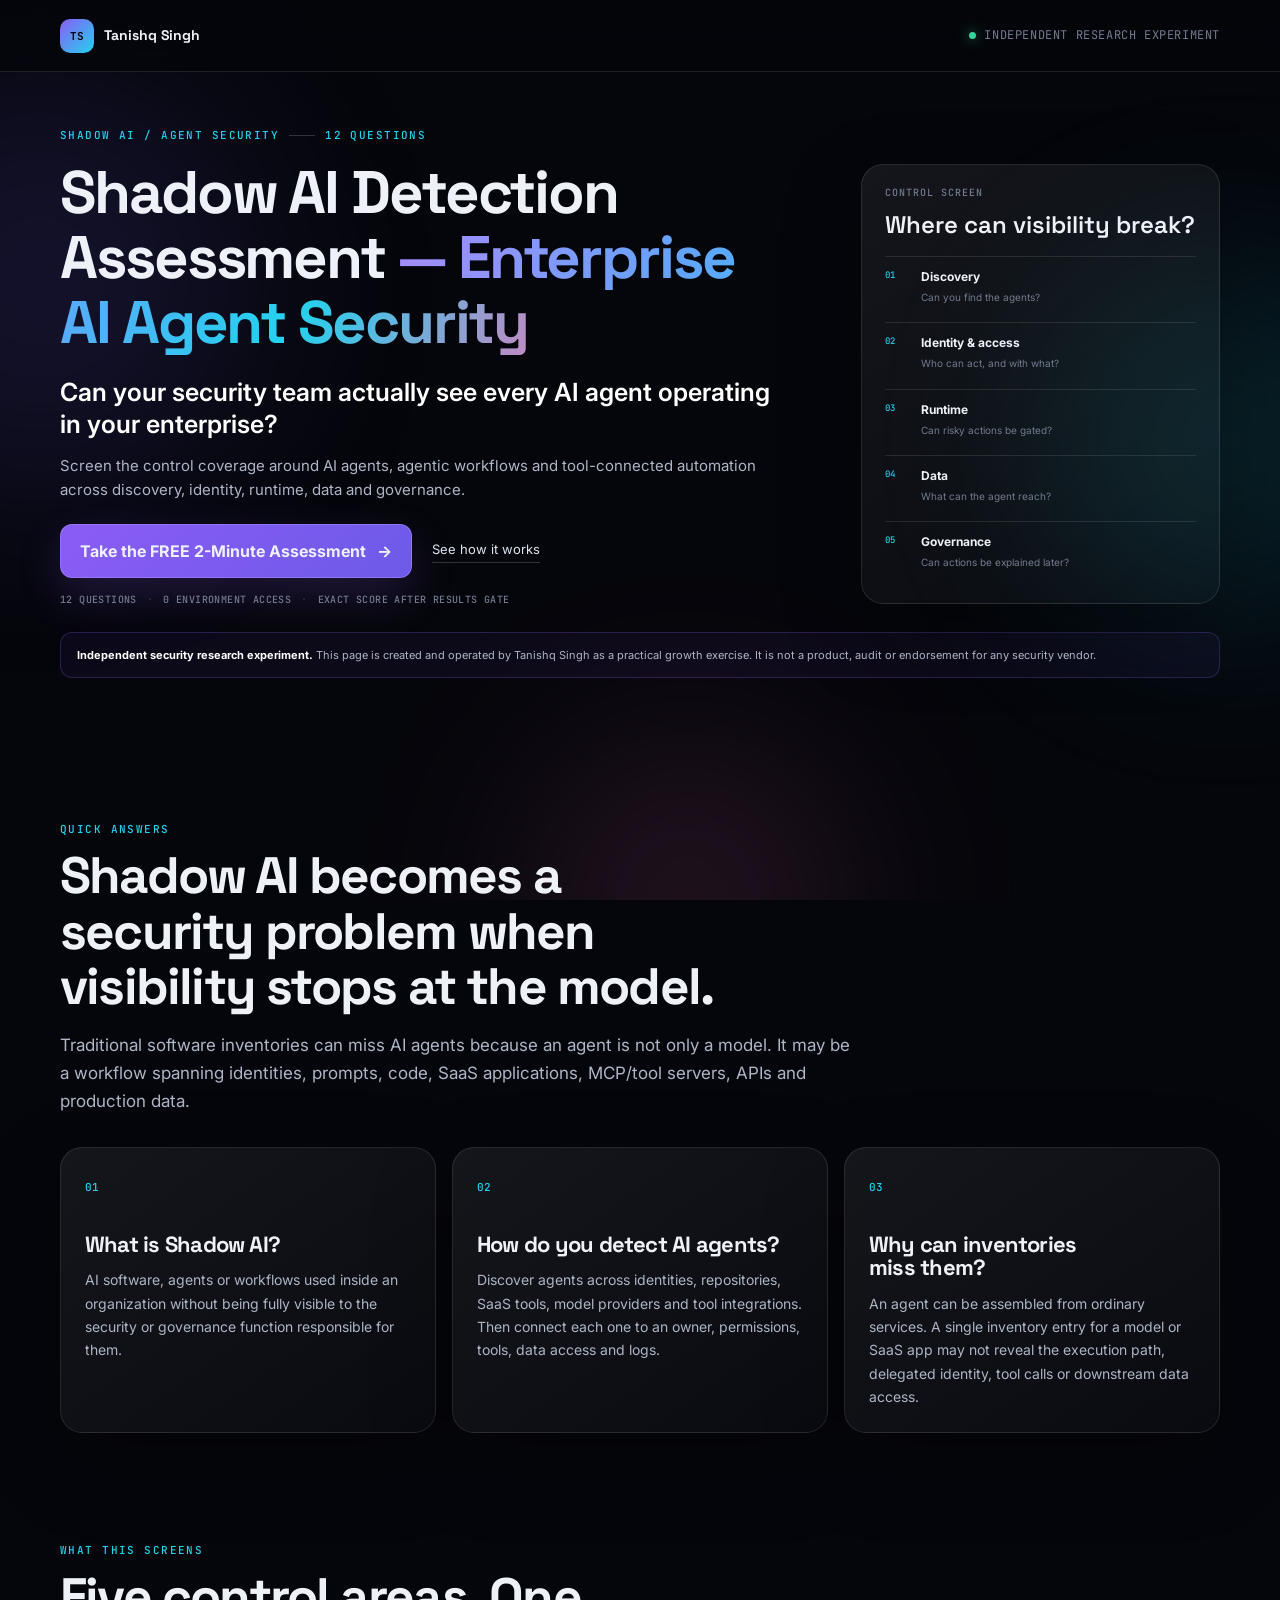
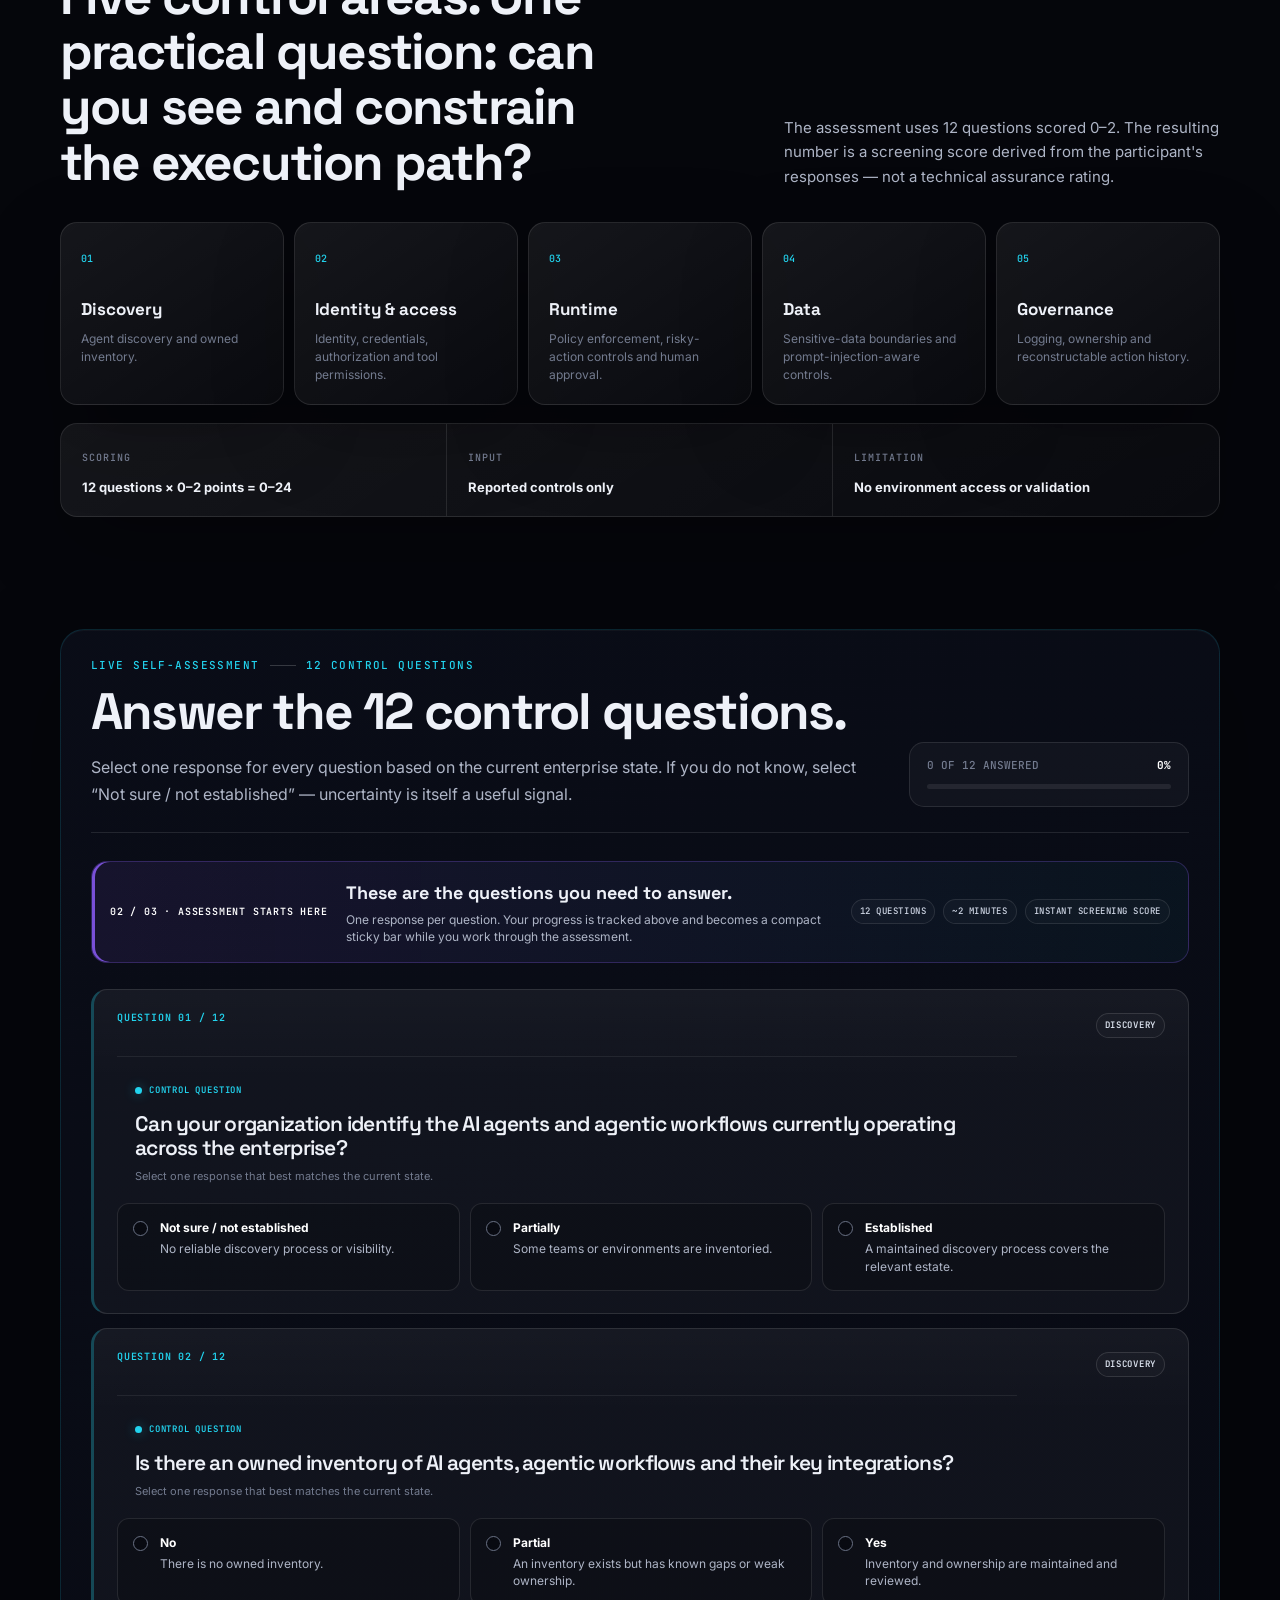
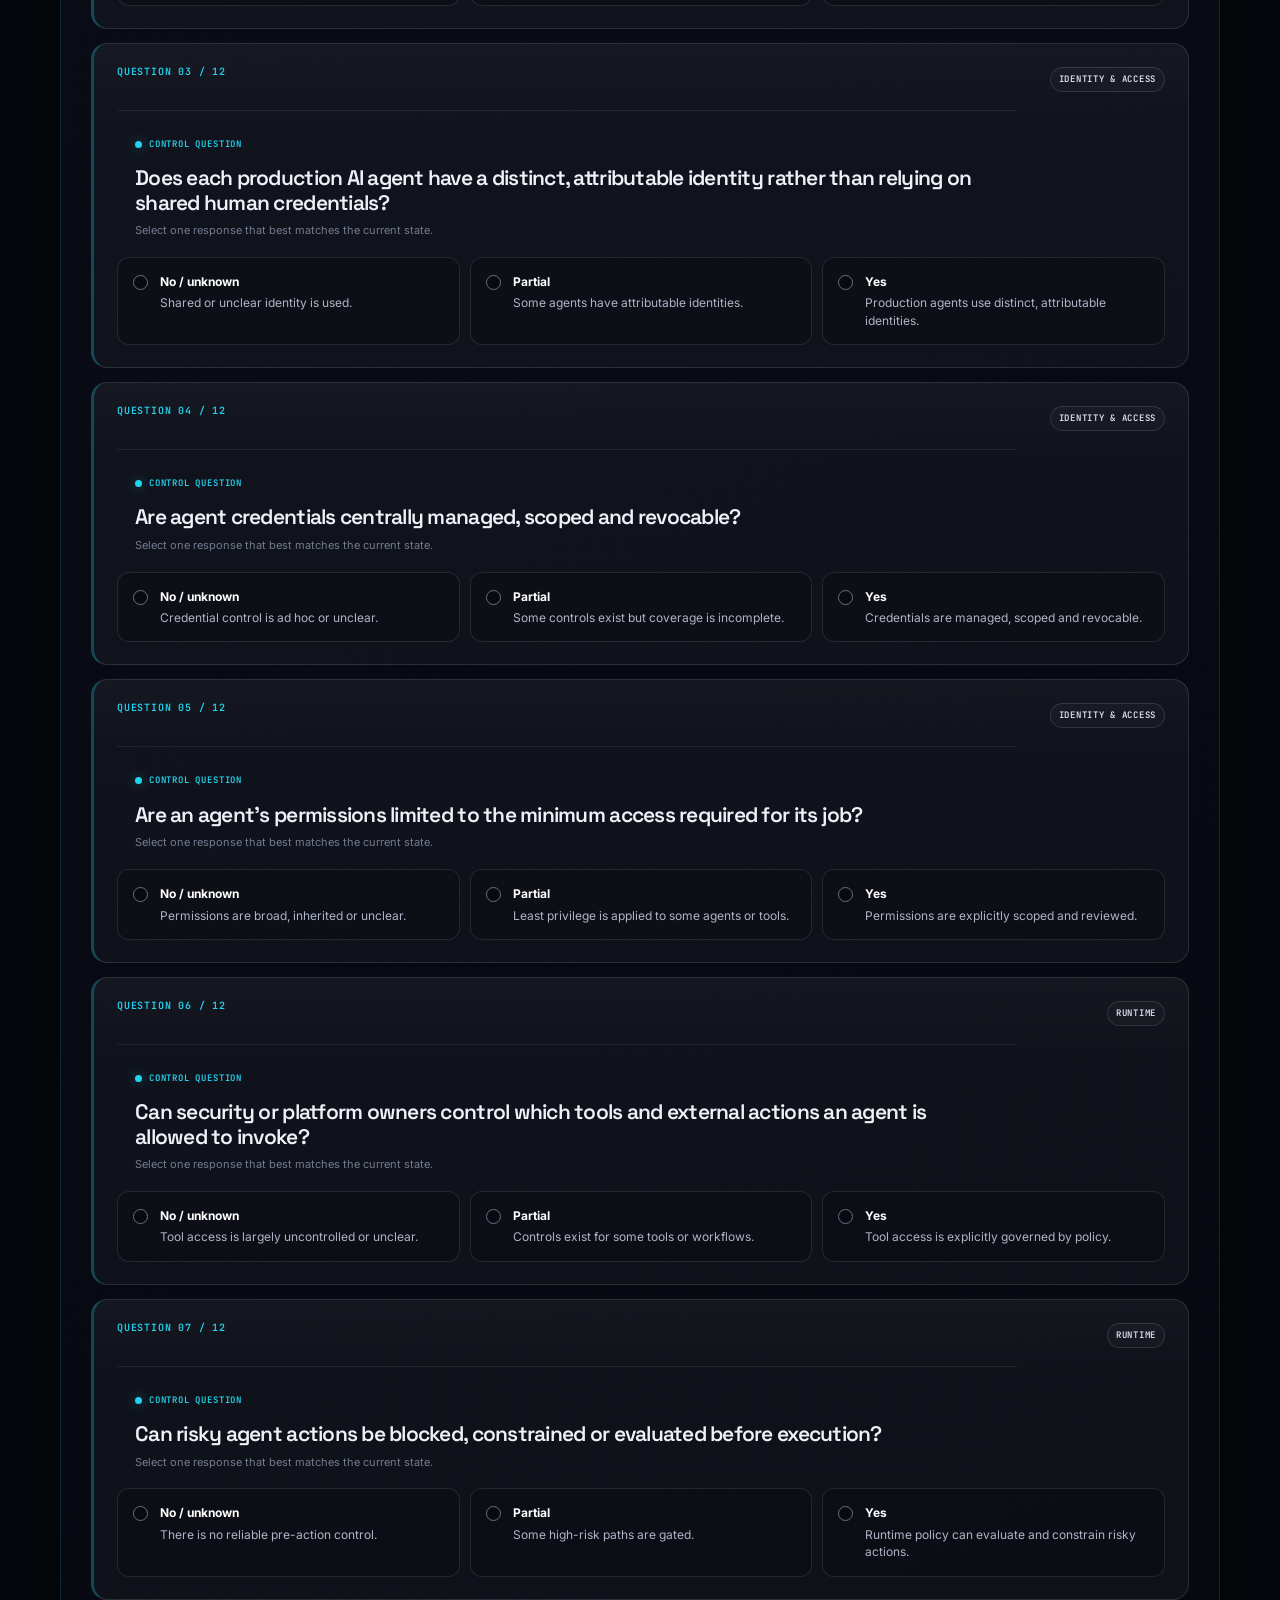
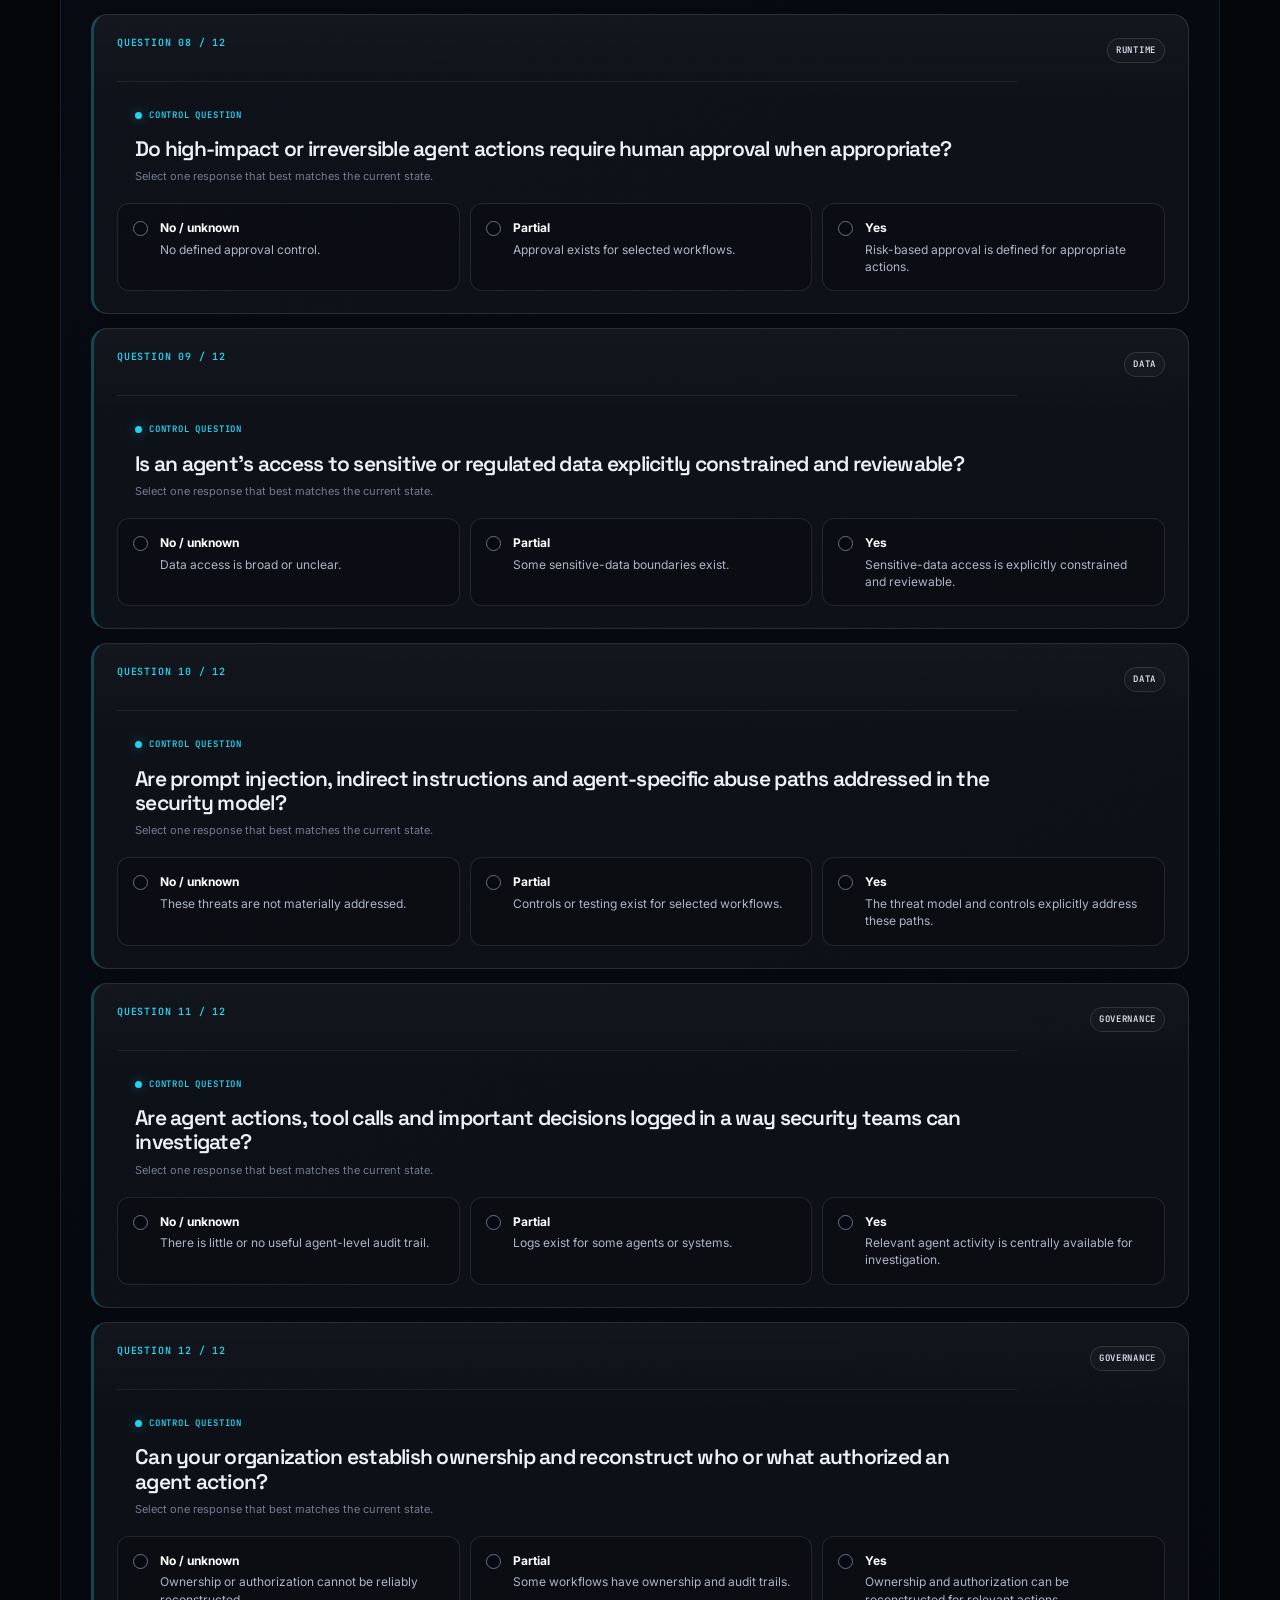
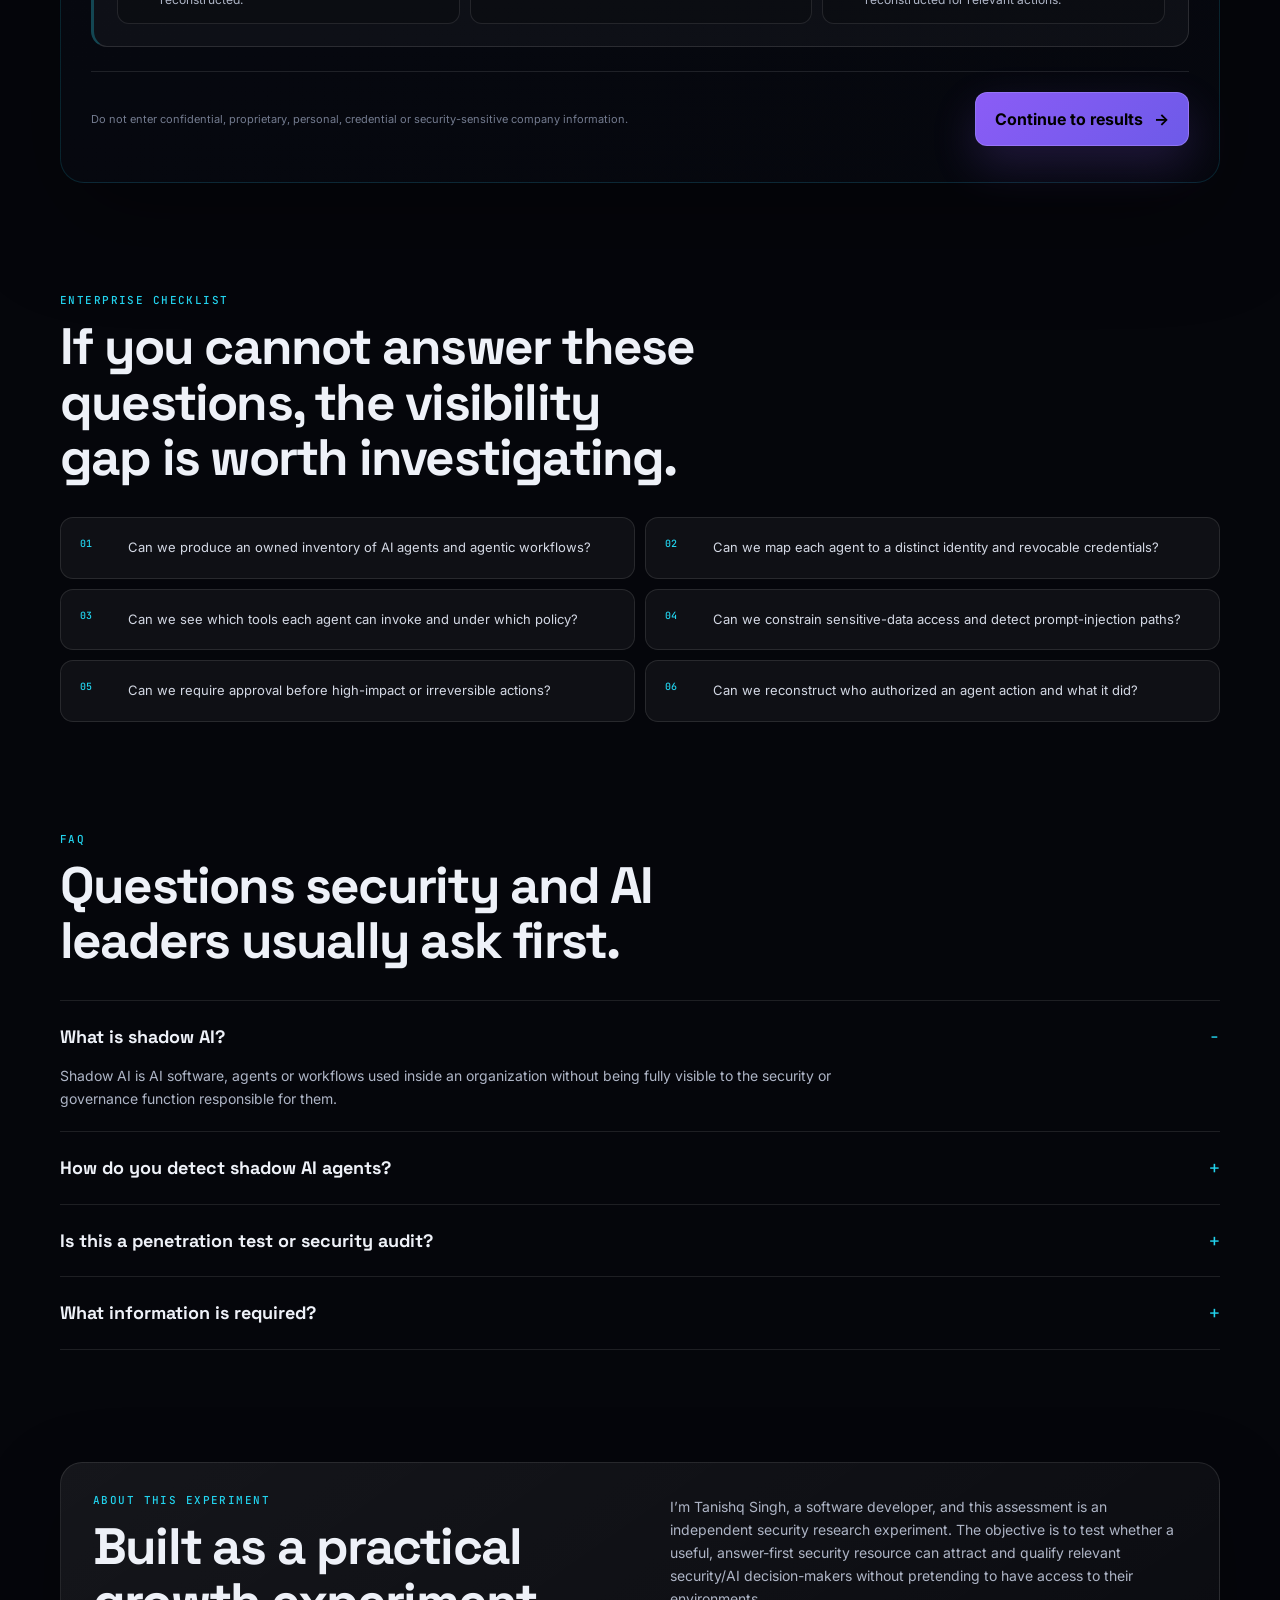
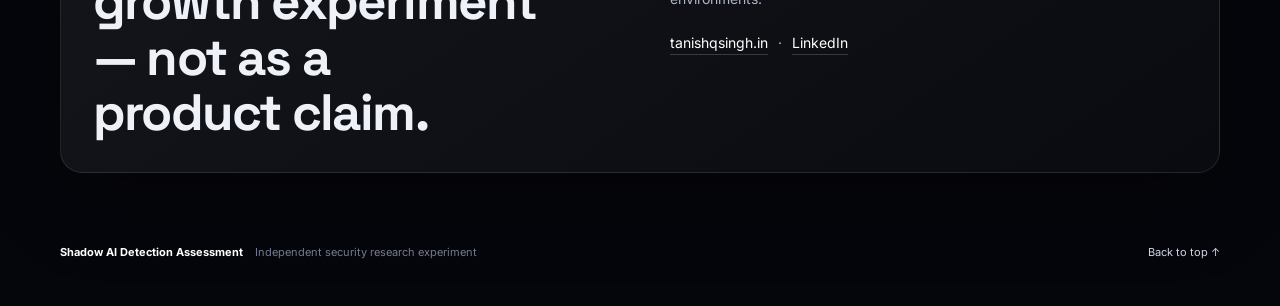
==== shadow-ai-assessment/index.html @ 9ba91942 "Add shadow AI assessment" ====
<!doctype html>
<html lang="en">
<head>
  <meta charset="utf-8">
  <meta name="viewport" content="width=device-width, initial-scale=1">
  <title>Shadow AI Detection Assessment — Enterprise AI Agent Security</title>
  <meta name="description" content="A 2-minute Shadow AI Detection Assessment for security and AI leaders. Screen enterprise AI agent discovery, identity, access, runtime controls, data protection, logging and governance gaps.">
  <meta name="author" content="Tanishq Singh">
  <meta name="robots" content="index, follow, max-image-preview:large">
  <link rel="canonical" href="https://tanishqsingh.in/shadow-ai-assessment/">
  <meta name="theme-color" content="#05060b">

  <meta property="og:type" content="website">
  <meta property="og:title" content="Shadow AI Detection Assessment — Enterprise AI Agent Security">
  <meta property="og:description" content="Can your security team actually see every AI agent operating in your enterprise? Take the 2-minute control-screening assessment.">
  <meta property="og:url" content="https://tanishqsingh.in/shadow-ai-assessment/">
  <meta property="og:site_name" content="Tanishq Singh">
  <meta property="og:image" content="https://tanishqsingh.in/assets/images/logo.webp">
  <meta name="twitter:card" content="summary_large_image">
  <meta name="twitter:title" content="Shadow AI Detection Assessment — Enterprise AI Agent Security">
  <meta name="twitter:description" content="A practical 12-question screen for enterprise AI agent discovery, access, runtime, data and governance controls.">
  <meta name="twitter:image" content="https://tanishqsingh.in/assets/images/logo.webp">

  <script type="application/ld+json">
  {
    "@context":"https://schema.org",
    "@type":"WebPage",
    "name":"Shadow AI Detection Assessment — Enterprise AI Agent Security",
    "url":"https://tanishqsingh.in/shadow-ai-assessment/",
    "description":"A 12-question self-assessment for screening enterprise AI agent security controls.",
    "author":{"@type":"Person","name":"Tanishq Singh","url":"https://tanishqsingh.in/"},
    "isPartOf":{"@type":"WebSite","name":"Tanishq Singh","url":"https://tanishqsingh.in/"}
  }
  </script>
  <script type="application/ld+json">
  {
    "@context":"https://schema.org",
    "@type":"BreadcrumbList",
    "itemListElement":[
      {"@type":"ListItem","position":1,"name":"Tanishq Singh","item":"https://tanishqsingh.in/"},
      {"@type":"ListItem","position":2,"name":"Shadow AI Detection Assessment","item":"https://tanishqsingh.in/shadow-ai-assessment/"}
    ]
  }
  </script>
  <script type="application/ld+json">
  {
    "@context":"https://schema.org",
    "@type":"FAQPage",
    "mainEntity":[
      {"@type":"Question","name":"What is shadow AI?","acceptedAnswer":{"@type":"Answer","text":"Shadow AI is AI software, agents or workflows used inside an organization without being fully visible to the security or governance function responsible for them."}},
      {"@type":"Question","name":"How do you detect shadow AI agents?","acceptedAnswer":{"@type":"Answer","text":"Start by discovering AI agents and agentic workflows across identities, code repositories, SaaS tools, model providers and tool integrations. Then connect each agent to an owner, identity, permissions, tools, data access, runtime controls and audit logs."}},
      {"@type":"Question","name":"Is this a penetration test or security audit?","acceptedAnswer":{"@type":"Answer","text":"No. This is a self-assessment based on the answers supplied by the participant. It does not access, scan or test an enterprise environment and should not be treated as a technical audit or assurance opinion."}},
      {"@type":"Question","name":"What information is required?","acceptedAnswer":{"@type":"Answer","text":"The assessment asks control questions and, to receive the exact score and report, requests a work email, job title and company. A LinkedIn URL is optional. Do not enter confidential, proprietary, credential or security-sensitive information."}}
    ]
  }
  </script>

  <link rel="preconnect" href="https://fonts.googleapis.com">
  <link rel="preconnect" href="https://fonts.gstatic.com" crossorigin>
  <link href="https://fonts.googleapis.com/css2?family=Inter:wght@400;500;600;700&family=JetBrains+Mono:wght@400;500&family=Space+Grotesk:wght@500;600;700&display=swap" rel="stylesheet">
  <link rel="stylesheet" href="styles.css">
</head>
<body>
  <a class="skip-link" href="#assessment">Skip to assessment</a>
  <div class="ambient" aria-hidden="true"><span></span><span></span><span></span></div>
  <div class="grid" aria-hidden="true"></div>

  <header class="topbar">
    <div class="shell topbar-inner">
      <a class="brand" href="/" aria-label="Back to Tanishq Singh portfolio">
        <span class="brand-mark">TS</span>
        <span>Tanishq Singh</span>
      </a>
      <div class="topbar-right">
        <span class="status-dot" aria-hidden="true"></span>
        <span>Independent research experiment</span>
      </div>
    </div>
  </header>

  <main>
    <section class="hero shell" id="top">
      <div class="eyebrow"><span>SHADOW AI / AGENT SECURITY</span><i></i><span>12 QUESTIONS</span></div>
      <div class="hero-grid">
        <div>
          <h1>Shadow AI Detection Assessment <span>— Enterprise AI Agent Security</span></h1>
          <p class="hero-lede">Can your security team actually see every AI agent operating in your enterprise?</p>
          <p class="hero-copy">Screen the control coverage around AI agents, agentic workflows and tool-connected automation across discovery, identity, runtime, data and governance.</p>
          <div class="hero-actions">
            <a class="btn btn-primary" href="#assessment">Take the FREE 2-Minute Assessment <span>→</span></a>
            <a class="text-link" href="#methodology">See how it works</a>
          </div>
          <div class="microproof"><span>12 questions</span><b>·</b><span>0 environment access</span><b>·</b><span>exact score after results gate</span></div>
        </div>
        <aside class="hero-panel" aria-label="Assessment summary">
          <div class="panel-kicker">CONTROL SCREEN</div>
          <div class="panel-title">Where can visibility break?</div>
          <div class="signal-list">
            <div><span>01</span><strong>Discovery</strong><em>Can you find the agents?</em></div>
            <div><span>02</span><strong>Identity & access</strong><em>Who can act, and with what?</em></div>
            <div><span>03</span><strong>Runtime</strong><em>Can risky actions be gated?</em></div>
            <div><span>04</span><strong>Data</strong><em>What can the agent reach?</em></div>
            <div><span>05</span><strong>Governance</strong><em>Can actions be explained later?</em></div>
          </div>
        </aside>
      </div>
      <div class="independent-note"><strong>Independent security research experiment.</strong> This page is created and operated by Tanishq Singh as a practical growth exercise. It is not a product, audit or endorsement for any security vendor.</div>
    </section>

    <section class="answer-section shell" id="answers">
      <div class="section-heading">
        <div class="eyebrow"><span>QUICK ANSWERS</span></div>
        <h2>Shadow AI becomes a security problem when visibility stops at the model.</h2>
        <p>Traditional software inventories can miss AI agents because an agent is not only a model. It may be a workflow spanning identities, prompts, code, SaaS applications, MCP/tool servers, APIs and production data.</p>
      </div>
      <div class="answer-grid">
        <article class="answer-card">
          <span class="card-number">01</span>
          <h3>What is Shadow AI?</h3>
          <p>AI software, agents or workflows used inside an organization without being fully visible to the security or governance function responsible for them.</p>
        </article>
        <article class="answer-card">
          <span class="card-number">02</span>
          <h3>How do you detect AI agents?</h3>
          <p>Discover agents across identities, repositories, SaaS tools, model providers and tool integrations. Then connect each one to an owner, permissions, tools, data access and logs.</p>
        </article>
        <article class="answer-card">
          <span class="card-number">03</span>
          <h3>Why can inventories miss them?</h3>
          <p>An agent can be assembled from ordinary services. A single inventory entry for a model or SaaS app may not reveal the execution path, delegated identity, tool calls or downstream data access.</p>
        </article>
      </div>
    </section>

    <section class="controls-section shell" id="methodology">
      <div class="section-heading split">
        <div>
          <div class="eyebrow"><span>WHAT THIS SCREENS</span></div>
          <h2>Five control areas. One practical question: can you see and constrain the execution path?</h2>
        </div>
        <p>The assessment uses 12 questions scored 0–2. The resulting number is a screening score derived from the participant's responses — not a technical assurance rating.</p>
      </div>
      <div class="control-grid">
        <div class="control"><span>01</span><strong>Discovery</strong><p>Agent discovery and owned inventory.</p></div>
        <div class="control"><span>02</span><strong>Identity & access</strong><p>Identity, credentials, authorization and tool permissions.</p></div>
        <div class="control"><span>03</span><strong>Runtime</strong><p>Policy enforcement, risky-action controls and human approval.</p></div>
        <div class="control"><span>04</span><strong>Data</strong><p>Sensitive-data boundaries and prompt-injection-aware controls.</p></div>
        <div class="control"><span>05</span><strong>Governance</strong><p>Logging, ownership and reconstructable action history.</p></div>
      </div>
      <div class="methodology-box">
        <div><span class="mono-label">SCORING</span><strong>12 questions × 0–2 points = 0–24</strong></div>
        <div><span class="mono-label">INPUT</span><strong>Reported controls only</strong></div>
        <div><span class="mono-label">LIMITATION</span><strong>No environment access or validation</strong></div>
      </div>
    </section>

    <section class="assessment-section shell" id="assessment">
      <div class="assessment-head">
        <div>
          <div class="eyebrow"><span>LIVE SELF-ASSESSMENT</span><i></i><span>12 CONTROL QUESTIONS</span></div>
          <h2>Answer the 12 control questions.</h2>
          <p>Select one response for every question based on the current enterprise state. If you do not know, select “Not sure / not established” — uncertainty is itself a useful signal.</p>
        </div>
        <div class="progress-card" aria-live="polite">
          <div><span id="progressText">0 of 12 answered</span><strong id="progressPercent">0%</strong></div>
          <div class="progress-track"><i id="progressBar"></i></div>
        </div>
      </div>

      <div class="assessment-launch" aria-label="Assessment instructions">
        <div class="launch-badge">02 / 03 · Assessment starts here</div>
        <div class="launch-copy">
          <strong>These are the questions you need to answer.</strong>
          <p>One response per question. Your progress is tracked above and becomes a compact sticky bar while you work through the assessment.</p>
        </div>
        <div class="launch-meta" aria-label="Assessment details">
          <span>12 questions</span><span>~2 minutes</span><span>Instant screening score</span>
        </div>
      </div>

      <div id="stickyProgress" class="sticky-progress" aria-live="polite" aria-hidden="true" hidden>
        <div class="sticky-progress-inner shell">
          <div class="sticky-progress-label">
            <span>ASSESSMENT PROGRESS</span>
            <strong id="stickyProgressText">0 of 12 answered</strong>
          </div>
          <div class="sticky-progress-track" aria-hidden="true"><i id="stickyProgressBar"></i></div>
          <strong class="sticky-progress-percent" id="stickyProgressPercent">0%</strong>
        </div>
      </div>

      <form id="assessmentForm" aria-describedby="assessmentInstructions" novalidate>
        <p id="assessmentInstructions" class="sr-only">Answer every numbered control question by selecting one of the three response options.</p>
        <div id="questionList" class="question-list"></div>
        <div class="assessment-actions">
          <p class="form-note">Do not enter confidential, proprietary, personal, credential or security-sensitive company information.</p>
          <button type="submit" class="btn btn-primary" id="continueButton">Continue to results <span>→</span></button>
        </div>
        <p id="assessmentError" class="error-message" role="alert" hidden></p>
      </form>
    </section>

    <section class="gate-section shell" id="resultsGate" hidden>
      <div class="gate-card">
        <div class="eyebrow"><span>RESULTS READY</span></div>
        <div class="gate-grid">
          <div>
            <h2>Your screening is complete.</h2>
            <p>You have answered all 12 questions. Enter a few professional details to reveal the exact screening score and receive the detailed result breakdown.</p>
            <div class="blurred-score" aria-hidden="true"><span>••</span><small>/ 24</small></div>
            <p class="gate-disclaimer">The exact score is derived from your answers and is not a security certification, audit opinion or guarantee.</p>
          </div>
          <form id="leadForm" class="lead-form" novalidate>
            <label>Work email <span>*</span><input type="email" id="email" name="email" autocomplete="email" placeholder="you@company.com" required></label>
            <label>Job title <span>*</span><input type="text" id="jobTitle" name="jobTitle" autocomplete="organization-title" placeholder="CISO, Head of Security, Head of AI..." required></label>
            <label>Company <span>*</span><input type="text" id="company" name="company" autocomplete="organization" placeholder="Company name" required></label>
            <label>LinkedIn URL <small>optional</small><input type="url" id="linkedin" name="linkedin" autocomplete="url" placeholder="https://www.linkedin.com/in/..." inputmode="url"></label>
            <label class="consent"><input type="checkbox" id="consent" required><span>I want to receive my assessment result and report at this email address.</span></label>
            <button class="btn btn-primary" type="submit" id="leadButton">View My FREE Score & Get My Report <span>→</span></button>
            <p class="privacy-note">Only information needed to deliver and measure this experiment is requested. No passwords, credentials or security-sensitive details are collected here.</p>
            <p id="leadError" class="error-message" role="alert" hidden></p>
          </form>
        </div>
      </div>
    </section>

    <section class="result-section shell" id="result" hidden>
      <div class="result-card">
        <div class="result-top">
          <div>
            <div class="eyebrow"><span>YOUR SCREENING RESULT</span></div>
            <h2 id="resultBand">Result</h2>
            <p id="resultSummary"></p>
          </div>
          <div class="score-ring" aria-label="Your screening score"><strong id="scoreValue">0</strong><span>/ 24</span></div>
        </div>
        <div id="categoryResults" class="category-results"></div>
        <div class="result-actions">
          <a class="btn btn-ghost" href="#assessment">Review answers</a>
          <a class="btn btn-primary" href="mailto:?subject=Shadow%20AI%20Detection%20Assessment">Share assessment <span>↗</span></a>
        </div>
        <p class="result-disclaimer"><strong>Important:</strong> This result is a self-reported control-screening output. It does not test your systems, validate controls, identify actual shadow AI in your environment or constitute a security audit.</p>
      </div>
    </section>

    <section class="checklist-section shell">
      <div class="section-heading">
        <div class="eyebrow"><span>ENTERPRISE CHECKLIST</span></div>
        <h2>If you cannot answer these questions, the visibility gap is worth investigating.</h2>
      </div>
      <div class="checklist-grid">
        <div><span>01</span><p>Can we produce an owned inventory of AI agents and agentic workflows?</p></div>
        <div><span>02</span><p>Can we map each agent to a distinct identity and revocable credentials?</p></div>
        <div><span>03</span><p>Can we see which tools each agent can invoke and under which policy?</p></div>
        <div><span>04</span><p>Can we constrain sensitive-data access and detect prompt-injection paths?</p></div>
        <div><span>05</span><p>Can we require approval before high-impact or irreversible actions?</p></div>
        <div><span>06</span><p>Can we reconstruct who authorized an agent action and what it did?</p></div>
      </div>
    </section>

    <section class="faq-section shell" id="faq">
      <div class="section-heading"><div class="eyebrow"><span>FAQ</span></div><h2>Questions security and AI leaders usually ask first.</h2></div>
      <div class="faq-list">
        <details open><summary>What is shadow AI?</summary><p>Shadow AI is AI software, agents or workflows used inside an organization without being fully visible to the security or governance function responsible for them.</p></details>
        <details><summary>How do you detect shadow AI agents?</summary><p>Start with discovery across identities, repositories, SaaS tools, model providers and tool integrations. Then map each agent to an owner, identity, permissions, tools, data access, runtime controls and audit logs.</p></details>
        <details><summary>Is this a penetration test or security audit?</summary><p>No. This is a self-assessment based on supplied answers. It does not access, scan or test an enterprise environment and should not be treated as a technical audit or assurance opinion.</p></details>
        <details><summary>What information is required?</summary><p>The assessment asks control questions and requests a work email, job title and company to reveal the exact score and deliver the report. LinkedIn is optional. Do not enter confidential or security-sensitive information.</p></details>
      </div>
    </section>

    <section class="about-experiment shell">
      <div class="about-card">
        <div>
          <div class="eyebrow"><span>ABOUT THIS EXPERIMENT</span></div>
          <h2>Built as a practical growth experiment — not as a product claim.</h2>
        </div>
        <div>
          <p>I’m Tanishq Singh, a software developer, and this assessment is an independent security research experiment. The objective is to test whether a useful, answer-first security resource can attract and qualify relevant security/AI decision-makers without pretending to have access to their environments.</p>
          <p class="about-links"><a href="/">tanishqsingh.in</a><span>·</span><a href="https://www.linkedin.com/in/tanishq-singh-/" rel="noopener noreferrer">LinkedIn</a></p>
        </div>
      </div>
    </section>
  </main>

  <footer class="footer shell">
    <div><strong>Shadow AI Detection Assessment</strong><span>Independent security research experiment</span></div>
    <a href="#top">Back to top ↑</a>
  </footer>

  <noscript>
    <div class="noscript">JavaScript is required to complete the interactive assessment. The explanatory content above remains available without JavaScript.</div>
  </noscript>

  <script src="script.js" defer></script>
</body>
</html>
---- shadow-ai-assessment/styles.css ----
:root {
  --bg: #05060b;
  --bg-2: #090b13;
  --panel: rgba(255,255,255,.045);
  --panel-2: rgba(255,255,255,.065);
  --ink: #eef1f8;
  --muted: #aeb5c6;
  --dim: #737b8f;
  --line: rgba(255,255,255,.10);
  --line-strong: rgba(255,255,255,.18);
  --violet: #8b5cf6;
  --violet-2: #a78bfa;
  --cyan: #22d3ee;
  --green: #34d399;
  --amber: #f2b33d;
  --red: #fb7185;
  --grad: linear-gradient(110deg,#a78bfa 0%,#60a5fa 38%,#22d3ee 70%,#f472b6 110%);
  --display: "Space Grotesk",Inter,system-ui,sans-serif;
  --body: Inter,system-ui,-apple-system,"Segoe UI",sans-serif;
  --mono: "JetBrains Mono",ui-monospace,SFMono-Regular,Menlo,monospace;
  --container: 1160px;
  --gutter: clamp(20px,4vw,44px);
  --radius: 22px;
  --ease: cubic-bezier(.22,1,.36,1);
}

*{box-sizing:border-box;margin:0;padding:0}
html{scroll-behavior:smooth;scroll-padding-top:92px;-webkit-text-size-adjust:100%;overflow-x:clip}
body{font-family:var(--body);font-size:16px;line-height:1.65;color:var(--ink);background:var(--bg);overflow-x:hidden;-webkit-font-smoothing:antialiased}
a{color:inherit;text-decoration:none}
button,input{font:inherit}
button{cursor:pointer}
img{max-width:100%;display:block}
:focus-visible{outline:2px solid var(--cyan);outline-offset:4px;border-radius:6px}
::selection{background:rgba(139,92,246,.45);color:#fff}

.shell{width:min(var(--container),calc(100% - 2 * var(--gutter)));margin-inline:auto}
.sr-only{position:absolute!important;width:1px!important;height:1px!important;padding:0!important;margin:-1px!important;overflow:hidden!important;clip:rect(0,0,0,0)!important;white-space:nowrap!important;border:0!important}
.skip-link{position:fixed;left:18px;top:-70px;z-index:999;padding:10px 16px;border-radius:10px;background:var(--violet);color:#fff;font-weight:700;transition:top .2s ease}
.skip-link:focus{top:18px}

.ambient{position:fixed;inset:0;pointer-events:none;overflow:hidden;z-index:-2}
.ambient span{position:absolute;border-radius:50%;filter:blur(110px);opacity:.16}
.ambient span:nth-child(1){width:420px;height:420px;left:-170px;top:8vh;background:#6d5ae8}
.ambient span:nth-child(2){width:340px;height:340px;right:-120px;top:30vh;background:#22d3ee}
.ambient span:nth-child(3){width:300px;height:300px;left:42%;bottom:-150px;background:#f472b6}
.grid{position:fixed;inset:0;pointer-events:none;z-index:-1;opacity:.22;background-image:linear-gradient(rgba(255,255,255,.03) 1px,transparent 1px),linear-gradient(90deg,rgba(255,255,255,.03) 1px,transparent 1px);background-size:56px 56px;mask-image:linear-gradient(to bottom,rgba(0,0,0,.95),transparent 80%)}

.topbar{height:72px;border-bottom:1px solid var(--line);background:rgba(5,6,11,.72);backdrop-filter:blur(18px);position:sticky;top:0;z-index:100}
.topbar-inner{height:100%;display:flex;align-items:center;justify-content:space-between;gap:24px}
.brand{display:inline-flex;align-items:center;gap:10px;font-family:var(--display);font-weight:700;font-size:14px}
.brand-mark{display:grid;place-items:center;width:34px;height:34px;border-radius:10px;background:linear-gradient(135deg,#8b5cf6,#22d3ee);color:#05060b;font:700 11px var(--mono)}
.topbar-right{display:flex;align-items:center;gap:8px;color:var(--dim);font-size:12px;font-family:var(--mono);text-transform:uppercase;letter-spacing:.05em}
.status-dot{width:7px;height:7px;border-radius:50%;background:var(--green);box-shadow:0 0 14px rgba(52,211,153,.8)}

.hero{padding-top:58px;padding-bottom:34px}
.eyebrow{display:flex;align-items:center;gap:10px;color:var(--cyan);font:500 11px/1 var(--mono);letter-spacing:.13em;text-transform:uppercase}
.eyebrow i{width:26px;height:1px;background:var(--line-strong)}
.hero-grid{display:grid;grid-template-columns:minmax(0,1.35fr) minmax(320px,.65fr);gap:54px;align-items:center;margin-top:20px}
h1,h2,h3{font-family:var(--display);letter-spacing:-.035em;line-height:1.08;text-wrap:balance}
h1{font-size:clamp(40px,4.7vw,60px);max-width:760px}
h1 span{background:var(--grad);-webkit-background-clip:text;background-clip:text;color:transparent}
.hero-lede{font-size:clamp(19px,2vw,25px);line-height:1.28;color:#fff;margin-top:21px;max-width:735px;font-weight:600}
.hero-copy{color:var(--muted);max-width:700px;margin-top:14px;font-size:15px;line-height:1.58}
.hero-actions{display:flex;align-items:center;gap:20px;flex-wrap:wrap;margin-top:22px}
.btn{display:inline-flex;align-items:center;justify-content:center;gap:11px;min-height:50px;padding:13px 19px;border-radius:12px;border:1px solid var(--line-strong);font-weight:700;transition:transform .22s var(--ease),border-color .22s ease,background .22s ease;white-space:nowrap}
.btn:hover{transform:translateY(-2px)}
.btn-primary{background:linear-gradient(135deg,#8b5cf6,#6d5ae8);border-color:rgba(167,139,250,.55);box-shadow:0 18px 45px rgba(139,92,246,.20)}
.btn-primary:hover{background:linear-gradient(135deg,#956af8,#7869ef)}
.btn-ghost{background:var(--panel);color:#fff}
.text-link{color:#dce3ef;font-size:13px;border-bottom:1px solid var(--line-strong);padding-bottom:2px}
.microproof{display:flex;flex-wrap:wrap;gap:8px 10px;align-items:center;color:var(--dim);font:500 10px var(--mono);text-transform:uppercase;letter-spacing:.04em;margin-top:15px}
.microproof b{color:var(--line-strong);font-weight:400}
.hero-panel,.answer-card,.control,.methodology-box,.gate-card,.result-card,.about-card{border:1px solid var(--line);background:linear-gradient(145deg,rgba(255,255,255,.065),rgba(255,255,255,.025));box-shadow:0 28px 80px rgba(0,0,0,.28);border-radius:var(--radius)}
.hero-panel{padding:23px}
.panel-kicker,.mono-label{font:500 10px/1 var(--mono);color:var(--dim);letter-spacing:.1em;text-transform:uppercase}
.panel-title{font:600 24px/1.15 var(--display);margin-top:13px}
.signal-list{display:grid;gap:8px;margin-top:18px}
.signal-list>div{display:grid;grid-template-columns:28px 1fr;gap:8px;padding:10px 0;border-top:1px solid var(--line)}
.signal-list span{font:500 9px var(--mono);color:var(--cyan);padding-top:2px}
.signal-list strong{font-size:12px}
.signal-list em{grid-column:2;color:var(--dim);font-style:normal;font-size:10px;margin-top:-4px;line-height:1.35}
.independent-note{margin-top:26px;padding:13px 16px;border:1px solid rgba(139,92,246,.24);background:rgba(139,92,246,.06);border-radius:12px;color:var(--muted);font-size:11px}
.independent-note strong{color:#fff}
section{scroll-margin-top:92px}
.answer-section,.controls-section,.assessment-section,.checklist-section,.faq-section,.about-experiment{padding-top:112px}
.section-heading{max-width:860px}
.section-heading h2,.assessment-head h2,.gate-card h2,.result-card h2,.about-card h2{font-size:clamp(32px,4vw,54px);margin-top:13px}
.section-heading>p{color:var(--muted);margin-top:17px;font-size:17px;max-width:790px}
.answer-grid{display:grid;grid-template-columns:repeat(3,1fr);gap:16px;margin-top:32px}
.answer-card{padding:24px;min-height:244px}
.card-number{font:500 11px/1 var(--mono);color:var(--cyan)}
.answer-card h3{font-size:22px;margin-top:34px}
.answer-card p{color:var(--muted);margin-top:12px;font-size:14px}
.split{display:grid;grid-template-columns:1.2fr .8fr;gap:70px;max-width:none}
.split>p{align-self:end;color:var(--muted);font-size:15px}
.control-grid{display:grid;grid-template-columns:repeat(5,1fr);gap:10px;margin-top:32px}
.control{padding:20px;min-height:168px;border-radius:17px}
.control>span{font:500 10px/1 var(--mono);color:var(--cyan)}
.control strong{display:block;margin-top:26px;font-family:var(--display);font-size:17px}
.control p{color:var(--dim);font-size:12px;line-height:1.5;margin-top:7px}
.methodology-box{margin-top:18px;display:grid;grid-template-columns:repeat(3,1fr);overflow:hidden;border-radius:17px}
.methodology-box>div{padding:18px 21px;border-right:1px solid var(--line)}
.methodology-box>div:last-child{border-right:0}
.methodology-box strong{display:block;font-size:13px;margin-top:8px}

/* The assessment is intentionally styled as a distinct interactive tool. */
.assessment-section{margin-top:112px;padding:30px 30px 36px;border:1px solid rgba(34,211,238,.14);border-radius:24px;background:linear-gradient(155deg,rgba(10,13,24,.96),rgba(6,8,15,.92));box-shadow:0 36px 100px rgba(0,0,0,.34),inset 0 1px 0 rgba(255,255,255,.03)}
.assessment-section .assessment-head{padding-bottom:25px;border-bottom:1px solid var(--line)}
.assessment-head{display:grid;grid-template-columns:1fr 280px;gap:44px;align-items:end}
.assessment-head>div:first-child{max-width:820px}
.assessment-head p{color:var(--muted);margin-top:15px}
.assessment-launch{display:grid;grid-template-columns:auto 1fr auto;gap:18px;align-items:center;margin:28px 0 24px;padding:16px 18px;border:1px solid rgba(139,92,246,.26);border-radius:16px;background:linear-gradient(90deg,rgba(139,92,246,.10),rgba(34,211,238,.045));box-shadow:inset 3px 0 0 rgba(139,92,246,.85)}
.launch-badge{font:600 10px/1.3 var(--mono);color:#fff;letter-spacing:.08em;text-transform:uppercase;white-space:nowrap}
.launch-copy strong{display:block;font-family:var(--display);font-size:18px}
.launch-copy p{color:var(--muted);font-size:12px;margin-top:3px;line-height:1.45}
.launch-meta{display:flex;gap:8px;flex-wrap:wrap;justify-content:flex-end}
.launch-meta span{font:500 9px/1 var(--mono);text-transform:uppercase;letter-spacing:.06em;color:#cfd6e5;padding:7px 8px;border:1px solid var(--line);border-radius:999px;background:rgba(255,255,255,.025)}
.progress-card{padding:17px;border:1px solid var(--line);border-radius:15px;background:rgba(255,255,255,.035)}
.progress-card>div:first-child{display:flex;justify-content:space-between;gap:15px;font:500 11px/1 var(--mono);color:var(--dim);text-transform:uppercase}
.progress-card strong{color:#fff}
.progress-track{height:5px;background:rgba(255,255,255,.08);border-radius:99px;margin-top:13px;overflow:hidden}
.progress-track i{display:block;width:0;height:100%;background:var(--grad);transition:width .35s var(--ease)}
.question-list{margin-top:26px;display:grid;gap:14px}
.sticky-progress{position:fixed;left:0;right:0;top:0;z-index:110;padding:15px 0 16px;border-top:1px solid rgba(255,255,255,.11);border-bottom:1px solid rgba(255,255,255,.14);background:rgba(8,10,17,.58);backdrop-filter:blur(26px) saturate(155%);-webkit-backdrop-filter:blur(26px) saturate(155%);box-shadow:0 18px 42px rgba(0,0,0,.30),inset 0 1px 0 rgba(255,255,255,.035);overflow:visible}
.sticky-progress::before{content:"";position:absolute;left:0;right:0;top:0;bottom:0;pointer-events:none;background:linear-gradient(180deg,rgba(8,10,17,.18) 0%,rgba(8,10,17,.30) 52%,rgba(8,10,17,.58) 100%);backdrop-filter:blur(32px) saturate(170%);-webkit-backdrop-filter:blur(32px) saturate(170%);z-index:-1}
.sticky-progress-inner{display:grid;grid-template-columns:auto minmax(160px,1fr) auto;align-items:center;gap:18px}
.sticky-progress-label{display:flex;align-items:baseline;gap:12px;white-space:nowrap}
.sticky-progress-label span,.sticky-progress-percent{font:600 9px/1 var(--mono);letter-spacing:.09em;text-transform:uppercase;color:var(--dim)}
.sticky-progress-label strong{font:600 11px/1 var(--mono);letter-spacing:.06em;text-transform:uppercase;color:#fff}
.sticky-progress-track{height:6px;background:rgba(255,255,255,.09);border-radius:999px;overflow:hidden;box-shadow:inset 0 1px 0 rgba(255,255,255,.03)}
.sticky-progress-track i{display:block;width:0;height:100%;background:var(--grad);transition:width .3s var(--ease)}
.sticky-progress-percent{color:var(--cyan)}
.question{position:relative;min-width:0;border:1px solid rgba(255,255,255,.12);border-left:3px solid rgba(34,211,238,.28);background:rgba(255,255,255,.035);border-radius:16px;padding:23px 23px 22px;transition:border-color .2s ease,background .2s ease,transform .2s ease;scroll-margin-top:108px}
.question::before{content:"";position:absolute;inset:0;border-radius:13px;pointer-events:none;background:linear-gradient(180deg,rgba(255,255,255,.025),transparent 28%)}
.question.is-active{border-color:rgba(167,139,250,.48);border-left-color:var(--violet-2);background:linear-gradient(145deg,rgba(139,92,246,.085),rgba(255,255,255,.025))}
.question-top{display:flex;justify-content:space-between;gap:20px;align-items:flex-start;position:relative;z-index:1}
.question-number{font:600 10px/1 var(--mono);color:var(--cyan);letter-spacing:.08em;text-transform:uppercase}
.question-category{font:600 9px/1 var(--mono);color:#dce3ef;text-transform:uppercase;letter-spacing:.08em;padding:7px 8px;border:1px solid rgba(255,255,255,.12);border-radius:999px;background:rgba(255,255,255,.025)}
.question-prompt{display:block;margin-top:18px;padding:18px 18px 0;position:relative;z-index:1;width:100%;max-width:900px;border-top:1px solid rgba(255,255,255,.07)}
.prompt-label{display:inline-flex;align-items:center;gap:7px;font:600 9px/1 var(--mono);color:var(--cyan);letter-spacing:.09em;text-transform:uppercase}
.prompt-label::before{content:"";width:7px;height:7px;border-radius:50%;background:var(--cyan);box-shadow:0 0 12px rgba(34,211,238,.45)}
.question-title{display:block;font:600 21px/1.16 var(--display);letter-spacing:-.035em;color:var(--ink);margin-top:11px;max-width:860px}
.question-helper{display:block;font:400 11px/1.45 var(--body);color:var(--dim);margin-top:8px}
.options{display:grid;grid-template-columns:repeat(3,1fr);gap:10px;margin-top:18px;position:relative;z-index:1}
.option{position:relative}
.option input{position:absolute;opacity:0;pointer-events:none}
.option label{position:relative;display:block;height:100%;padding:15px 15px 15px 42px;border:1px solid var(--line);border-radius:12px;background:rgba(0,0,0,.18);cursor:pointer;color:var(--muted);font-size:12px;line-height:1.45;transition:border-color .18s ease,background .18s ease,color .18s ease,transform .18s ease}
.option label::before{content:"";position:absolute;left:15px;top:17px;width:13px;height:13px;border:1px solid #697184;border-radius:50%;background:#080a11;box-shadow:inset 0 0 0 3px #080a11}
.option label strong{display:block;color:#fff;font-size:12px;margin-bottom:4px}
.option label:hover{border-color:rgba(167,139,250,.45);transform:translateY(-1px)}
.option input:checked+label{border-color:rgba(34,211,238,.62);background:rgba(34,211,238,.075);color:#dfe9f4}
.option input:checked+label::before{border-color:var(--cyan);background:var(--cyan)}
.option input:focus-visible+label{outline:2px solid var(--cyan);outline-offset:3px}
.assessment-actions{display:flex;align-items:center;justify-content:space-between;gap:25px;margin-top:24px;padding:20px 0 0;border-top:1px solid var(--line)}
.form-note,.privacy-note,.gate-disclaimer,.result-disclaimer{color:var(--dim);font-size:11px;line-height:1.55}
.error-message{color:#fecdd3;background:rgba(251,113,133,.08);border:1px solid rgba(251,113,133,.25);padding:11px 13px;border-radius:10px;font-size:12px;margin-top:12px}

.gate-section{padding-top:65px}
.gate-card{padding:42px}
.gate-grid{display:grid;grid-template-columns:1.05fr .95fr;gap:70px;margin-top:26px;align-items:center}
.gate-card p{color:var(--muted);margin-top:14px}
.blurred-score{display:flex;align-items:baseline;gap:8px;margin-top:25px;font:700 68px/1 var(--display);color:#fff;filter:blur(4px);opacity:.65;user-select:none}
.blurred-score small{font:500 14px var(--mono);color:var(--dim)}
.gate-disclaimer{max-width:510px}
.lead-form{display:grid;gap:14px;padding:24px;border-radius:17px;background:rgba(0,0,0,.18);border:1px solid var(--line)}
.lead-form label{font-size:12px;color:#d8deea;font-weight:600}
.lead-form label>span{color:var(--cyan)}
.lead-form label>small{font:400 10px var(--mono);color:var(--dim);margin-left:5px}
.lead-form input:not([type="checkbox"]){display:block;width:100%;margin-top:7px;height:47px;border:1px solid var(--line);border-radius:10px;background:rgba(255,255,255,.035);padding:0 13px;color:#fff;outline:none}
.lead-form input:not([type="checkbox"]):focus{border-color:rgba(34,211,238,.55);box-shadow:0 0 0 3px rgba(34,211,238,.08)}
.consent{display:flex!important;gap:10px;align-items:flex-start;margin-top:3px}
.consent input{margin-top:4px;accent-color:var(--cyan)}
.consent span{font-size:11px;font-weight:400!important;color:var(--muted)!important}
.lead-form .btn{width:100%}
.result-section{padding-top:65px}
.result-card{padding:42px}
.result-top{display:flex;justify-content:space-between;gap:30px;align-items:center}
.result-top>div:first-child{max-width:750px}
.result-top p{color:var(--muted);margin-top:14px}
.score-ring{width:150px;height:150px;flex:0 0 150px;border-radius:50%;display:grid;place-content:center;text-align:center;background:radial-gradient(circle at center,rgba(5,6,11,1) 58%,transparent 59%),conic-gradient(from 220deg,var(--cyan),var(--violet),rgba(255,255,255,.08));border:1px solid var(--line-strong);box-shadow:0 0 55px rgba(34,211,238,.11)}
.score-ring strong{font:700 46px/1 var(--display)}
.score-ring span{font:500 11px var(--mono);color:var(--dim)}
.category-results{display:grid;grid-template-columns:repeat(5,1fr);gap:9px;margin-top:35px}
.category-result{padding:17px;border:1px solid var(--line);border-radius:13px;background:rgba(255,255,255,.025)}
.category-result span{font:500 10px var(--mono);color:var(--dim);text-transform:uppercase}
.category-result strong{display:block;font-family:var(--display);font-size:23px;margin-top:11px}
.category-result small{color:var(--dim);font-size:10px}
.result-actions{display:flex;gap:10px;flex-wrap:wrap;margin-top:27px}
.result-disclaimer{border-top:1px solid var(--line);padding-top:18px;margin-top:25px}
.checklist-grid{display:grid;grid-template-columns:repeat(2,1fr);gap:10px;margin-top:32px}
.checklist-grid>div{display:grid;grid-template-columns:38px 1fr;gap:10px;padding:19px;border:1px solid var(--line);border-radius:13px;background:var(--panel)}
.checklist-grid span{font:500 10px var(--mono);color:var(--cyan)}
.checklist-grid p{font-size:13px;color:#d4d9e5}
.faq-list{margin-top:32px;border-top:1px solid var(--line)}
details{border-bottom:1px solid var(--line);padding:21px 0}
summary{list-style:none;cursor:pointer;font-family:var(--display);font-size:18px;font-weight:700;display:flex;justify-content:space-between;gap:20px}
summary::-webkit-details-marker{display:none}
summary::after{content:"+";font-family:var(--mono);font-weight:400;color:var(--cyan)}
details[open] summary::after{content:"−"}
details p{color:var(--muted);max-width:850px;margin-top:12px;font-size:14px}
.about-card{display:grid;grid-template-columns:1fr 1fr;gap:60px;padding:32px}
.about-card p{color:var(--muted);font-size:14px}
.about-links{display:flex;gap:10px;align-items:center;margin-top:20px}.about-links a{color:#fff;border-bottom:1px solid var(--line-strong)}
.footer{display:flex;justify-content:space-between;gap:20px;align-items:center;padding-top:70px;padding-bottom:45px;color:var(--dim);font-size:11px}
.footer div{display:flex;gap:12px;flex-wrap:wrap}.footer strong{color:#fff}.footer a{color:#cfd6e5}
.noscript{position:fixed;inset:auto 15px 15px;z-index:9999;padding:14px;background:#171a24;border:1px solid var(--line-strong);border-radius:12px;color:#fff}
[hidden]{display:none!important}

@media (max-width:980px){
  .hero-grid,.split,.assessment-head,.gate-grid,.about-card{grid-template-columns:1fr;gap:30px}
  .hero-panel{max-width:650px}
  .control-grid{grid-template-columns:repeat(2,1fr)}
  .category-results{grid-template-columns:repeat(3,1fr)}
  .assessment-head{align-items:start}
  .progress-card{max-width:360px}
  .assessment-launch{grid-template-columns:1fr}
  .launch-meta{justify-content:flex-start}
}

@media (max-width:700px){
  .topbar-right{display:none}
  .hero{padding-top:48px}
  .answer-section,.controls-section,.checklist-section,.faq-section,.about-experiment{padding-top:90px}
  .assessment-section{margin-top:90px;padding:22px 17px 28px;border-radius:19px}
  h1{font-size:clamp(38px,11.5vw,56px)}
  .hero-lede{font-size:20px}
  .answer-grid,.checklist-grid{grid-template-columns:1fr}
  .control-grid{grid-template-columns:1fr}
  .methodology-box{grid-template-columns:1fr}
  .methodology-box>div{border-right:0;border-bottom:1px solid var(--line)}
  .methodology-box>div:last-child{border-bottom:0}
  .question-top{display:block}
  .question-category{display:inline-flex;margin-top:10px}
  .question-prompt{padding:16px 13px 0;margin-top:14px}
  .sticky-progress{top:0;padding:11px 0 12px}
  .sticky-progress-inner{grid-template-columns:1fr auto;gap:8px 12px}
  .sticky-progress-label{justify-content:space-between;gap:8px}
  .sticky-progress-track{grid-column:1 / -1;grid-row:2}
  .sticky-progress-percent{grid-column:2;grid-row:1}
  .question-title{font-size:19px}
  .options{grid-template-columns:1fr}
  .assessment-actions{display:block}
  .assessment-actions .btn{width:100%;margin-top:14px}
  .gate-card,.result-card{padding:25px}
  .gate-grid{gap:30px;width:100%;max-width:100%}
  .gate-grid > *{min-width:0;width:100%;max-width:100%}
  .lead-form{width:100%;max-width:100%;min-width:0}
  .lead-form input:not([type="checkbox"]){min-width:0;max-width:100%}
  .lead-form .btn{white-space:normal;line-height:1.25;min-height:50px}
  .consent span,.privacy-note,.gate-disclaimer{overflow-wrap:anywhere}
  .result-top{align-items:flex-start;flex-direction:column}
  .category-results{grid-template-columns:repeat(2,1fr)}
  .score-ring{width:125px;height:125px;flex-basis:125px}
  .score-ring strong{font-size:39px}
  .footer{align-items:flex-start;flex-direction:column;padding-top:55px}
}

@media (prefers-reduced-motion:reduce){
  html{scroll-behavior:auto}
  .btn,.option label{transition:none}
  .progress-track i{transition:none}
}
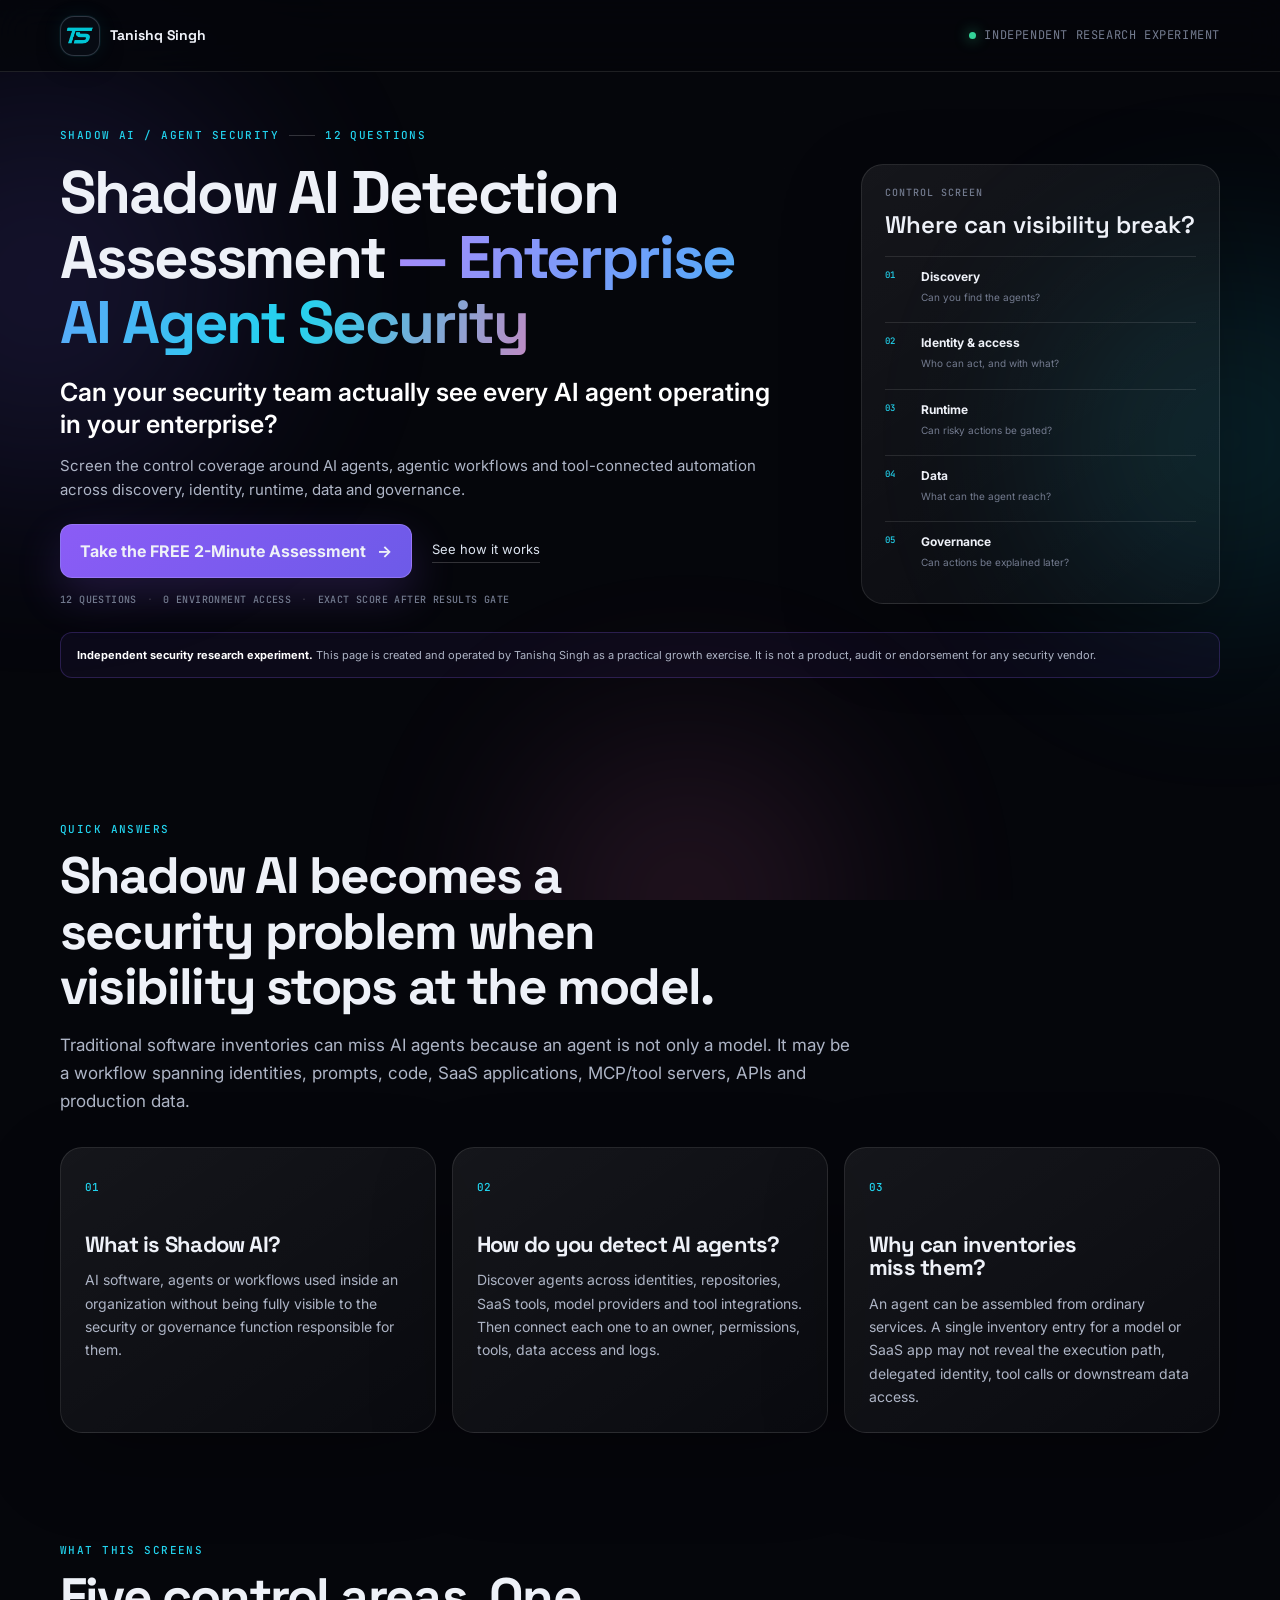
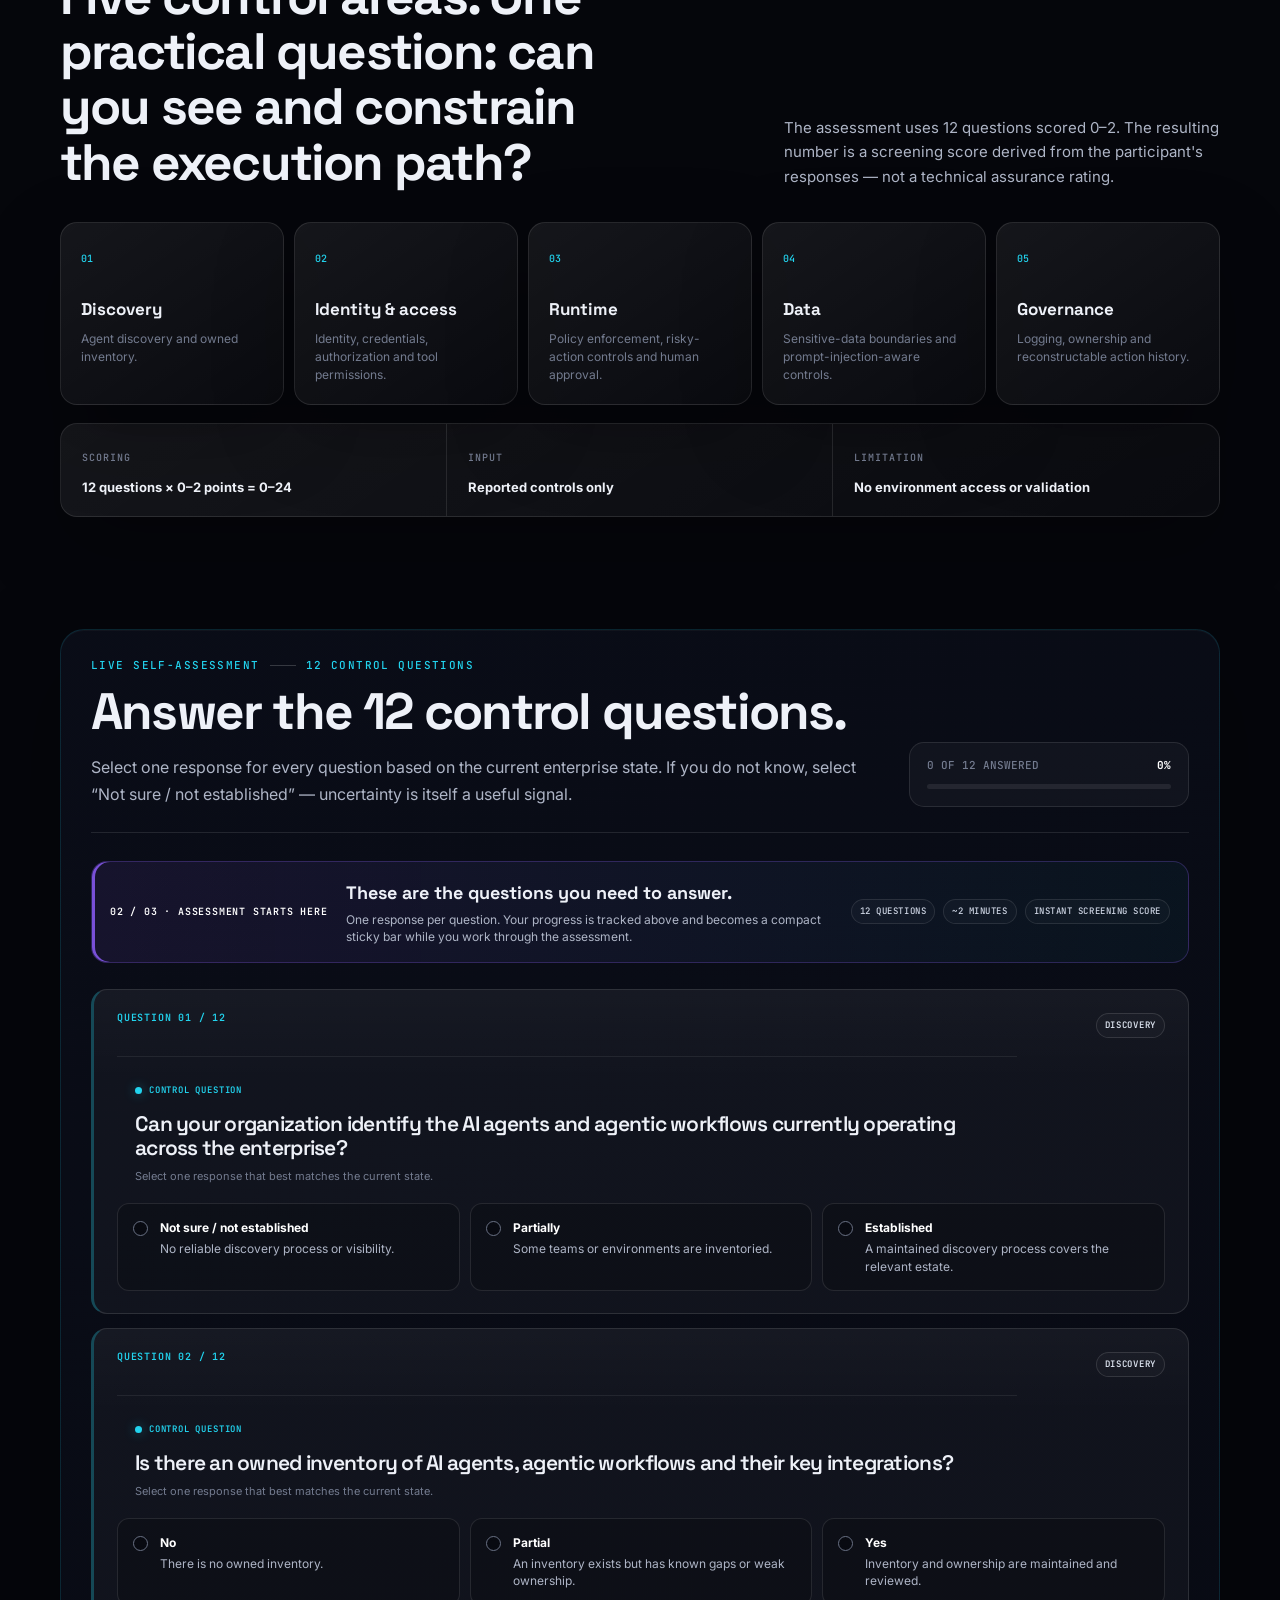
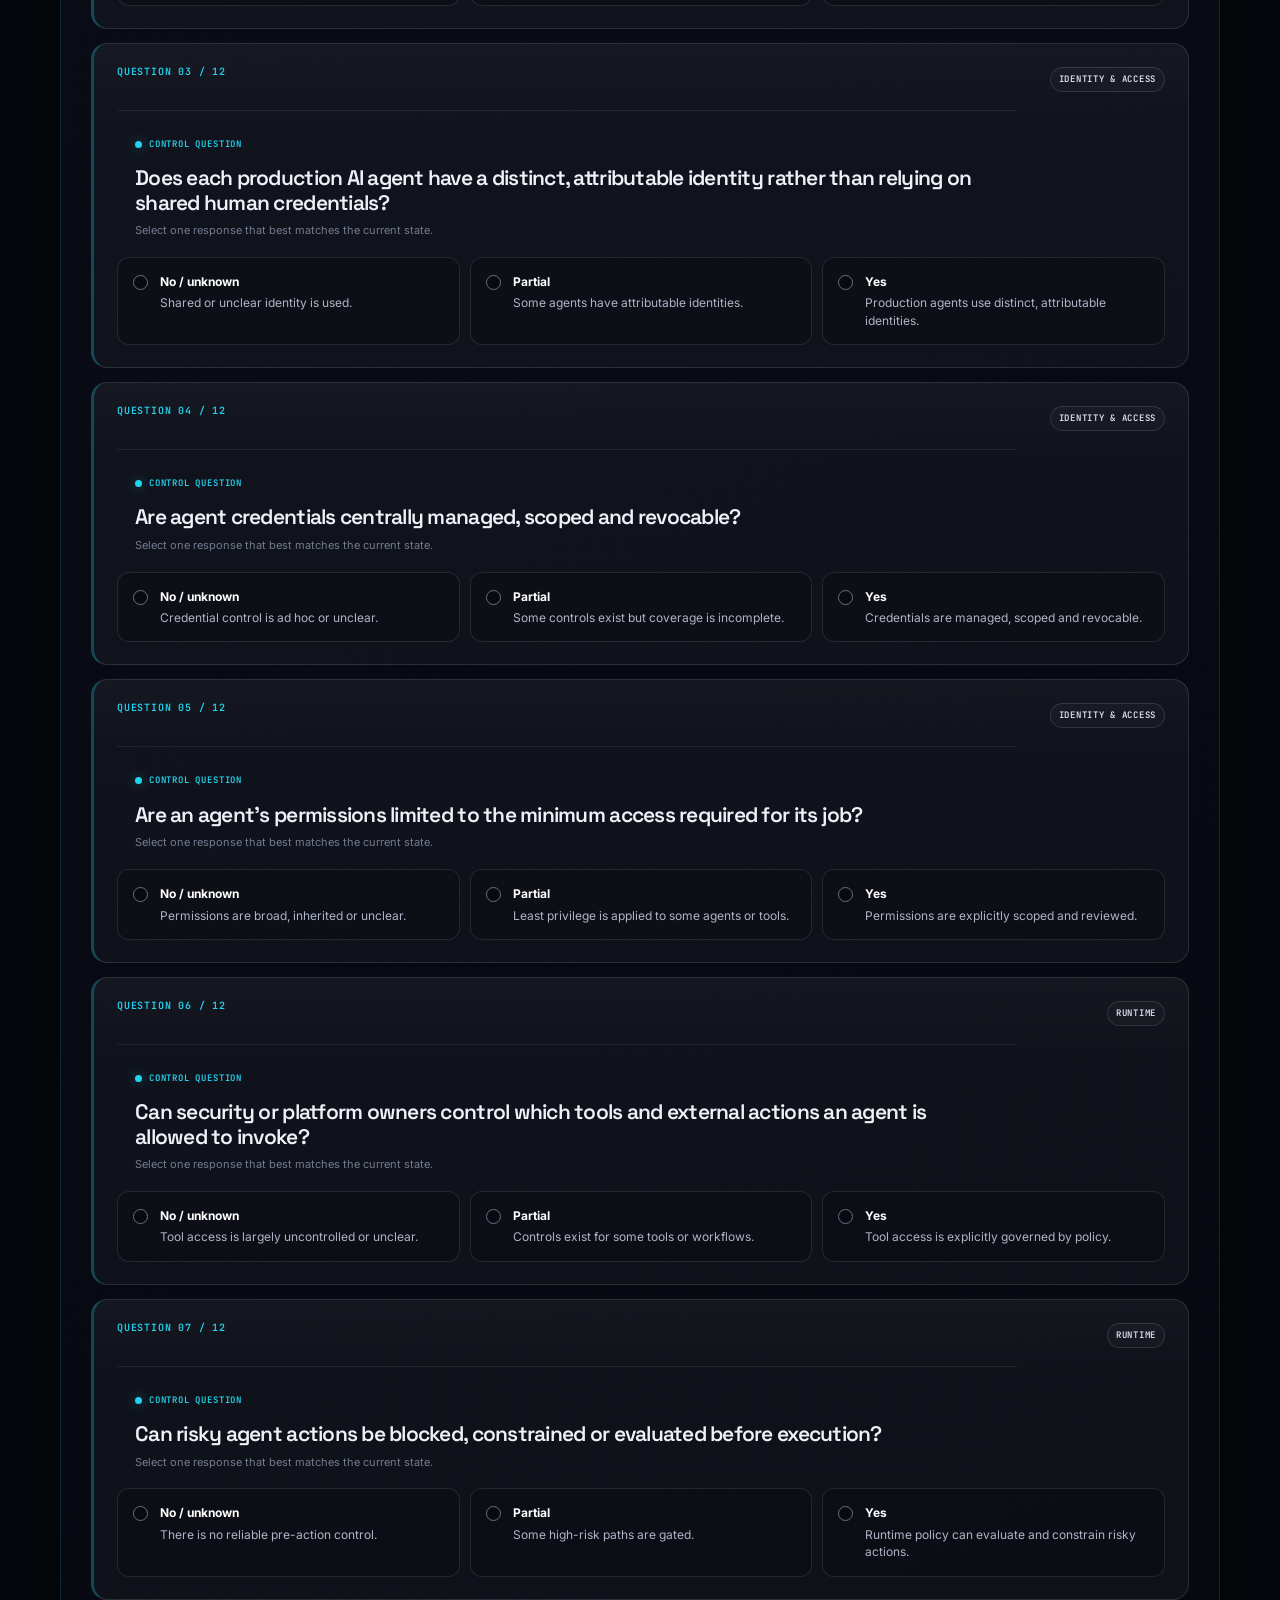
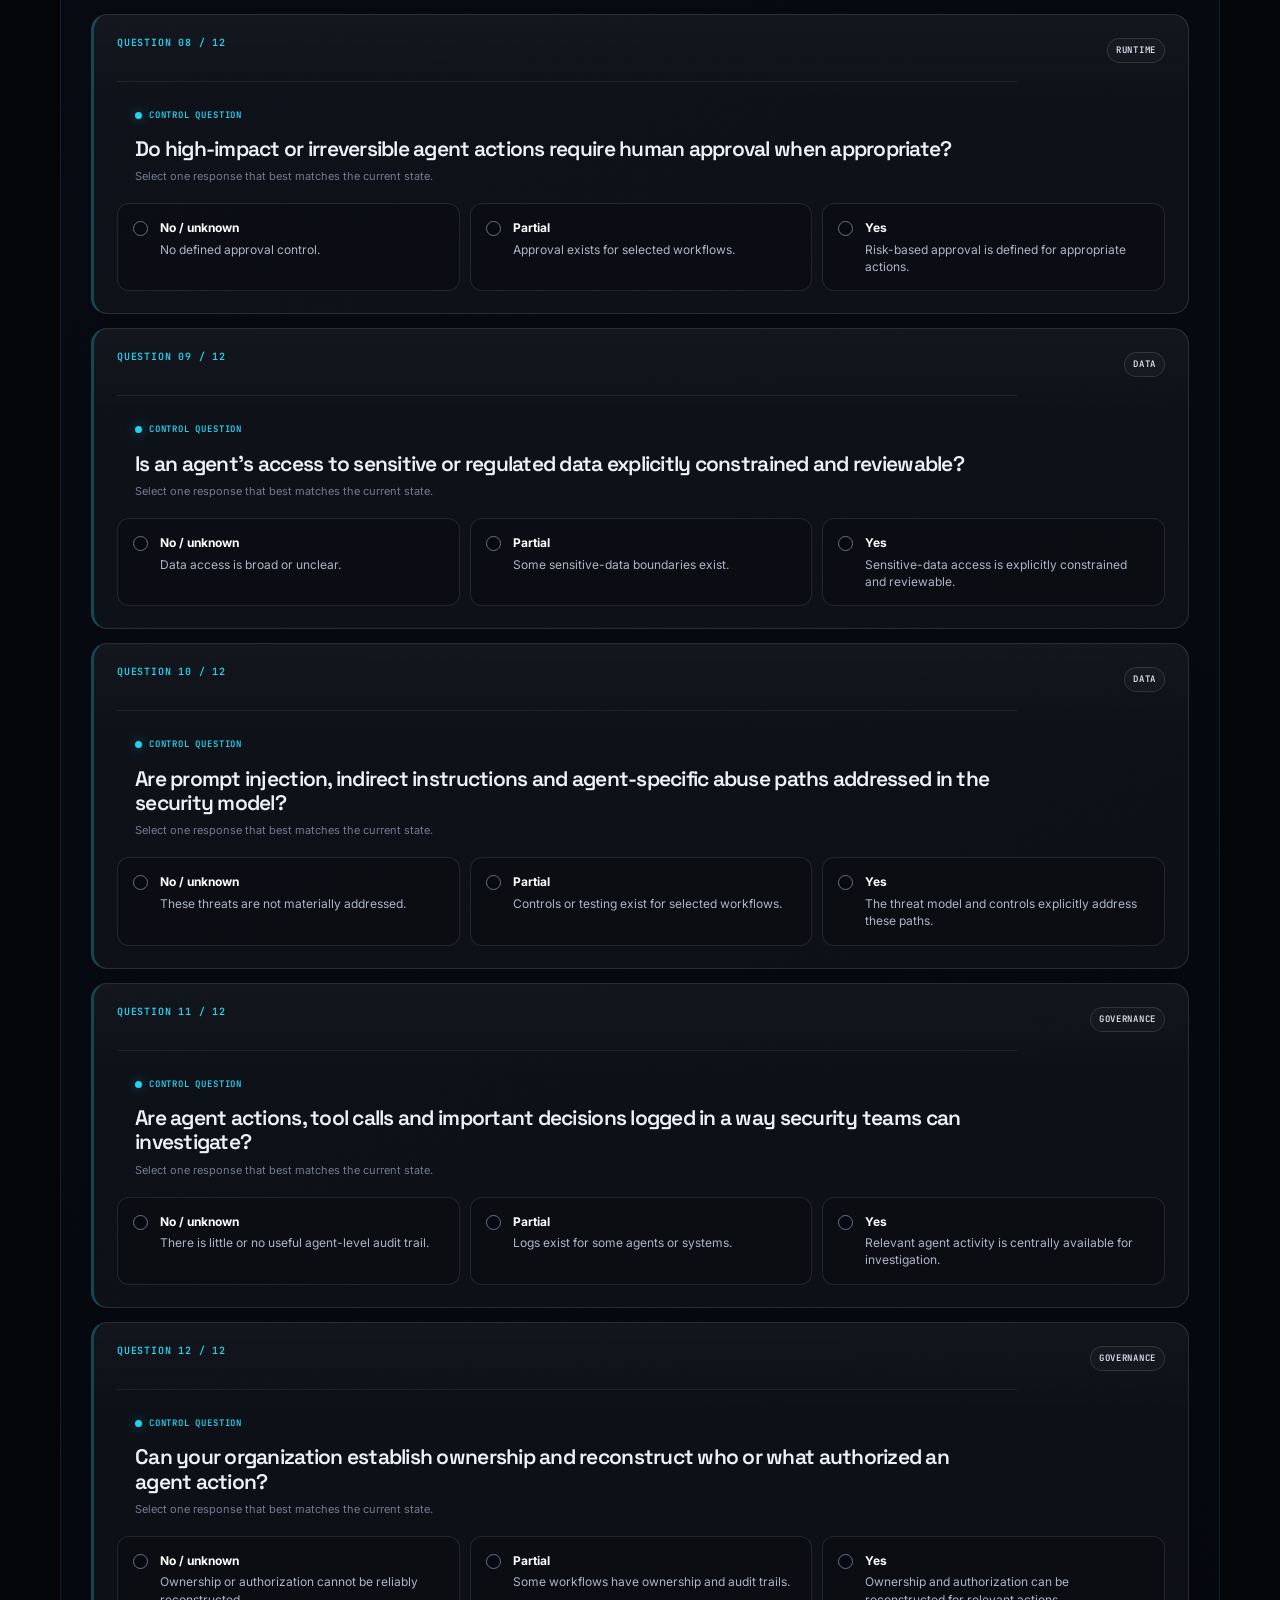
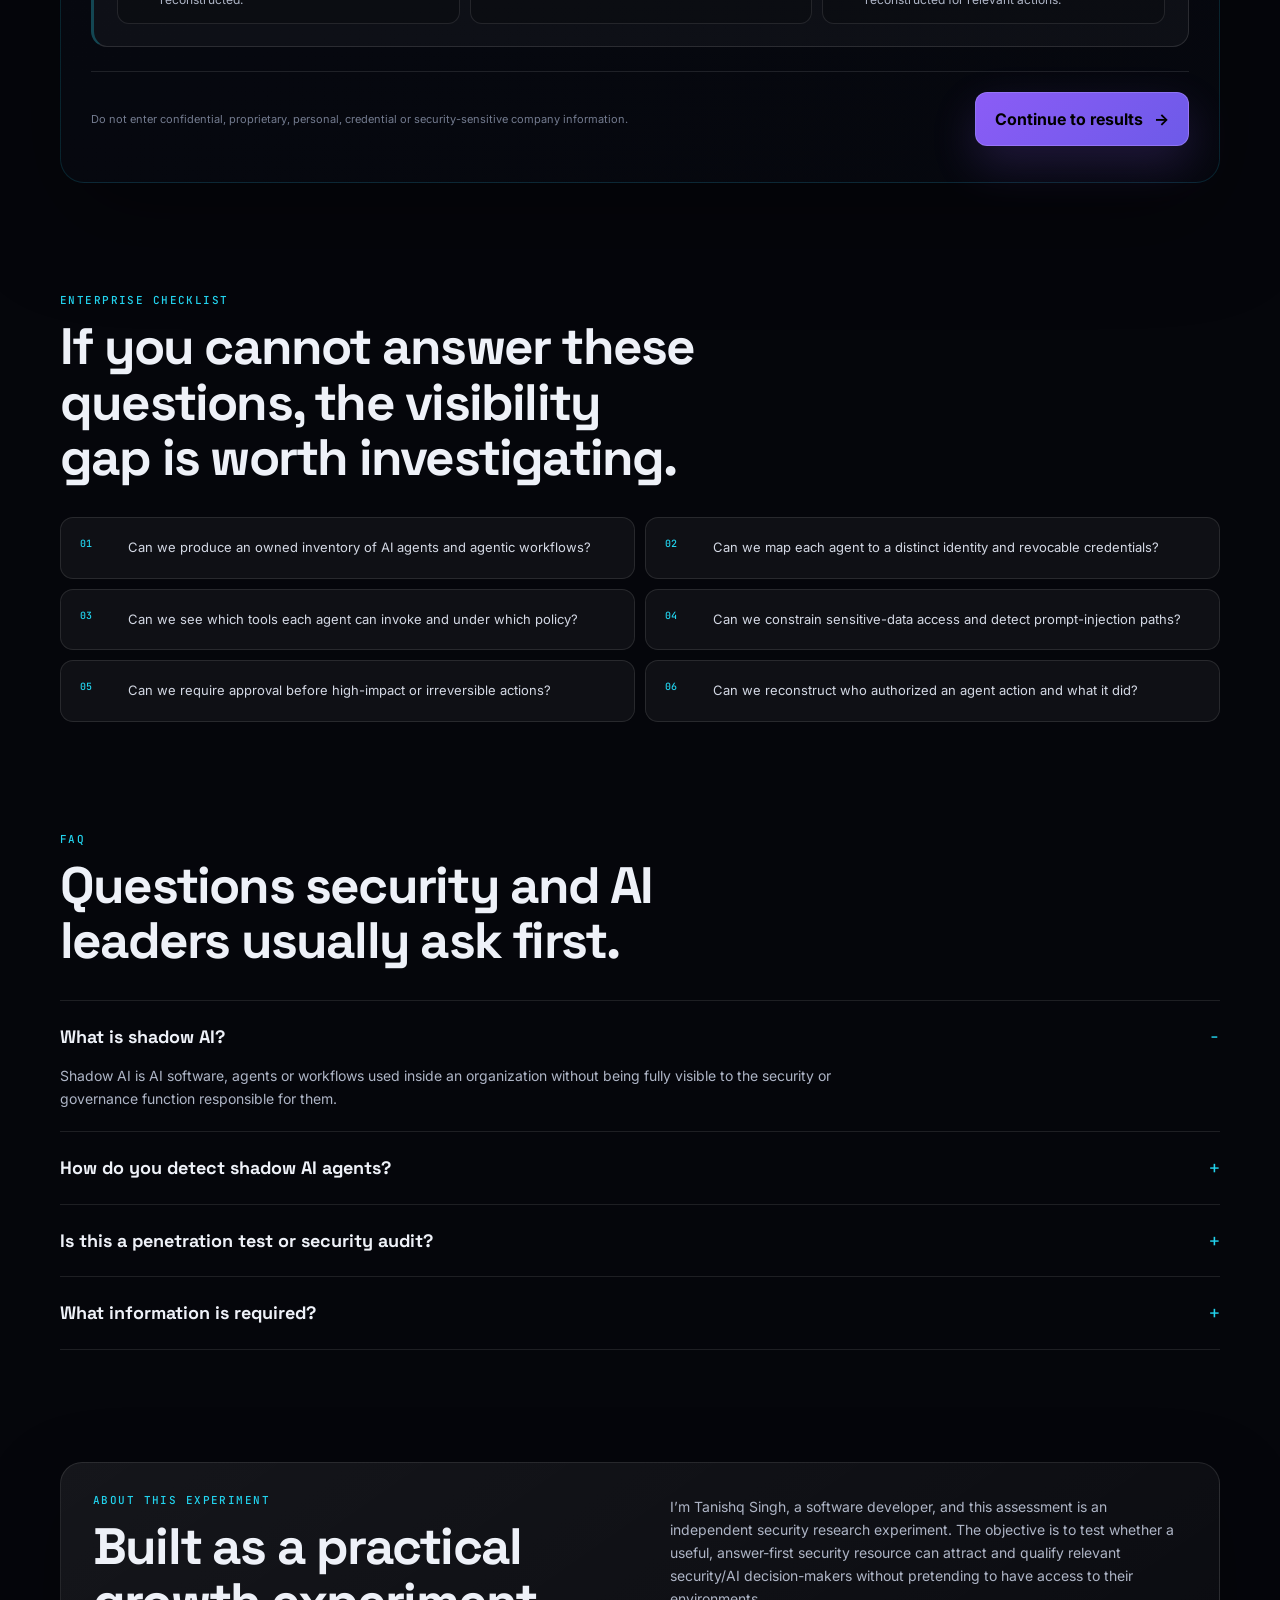
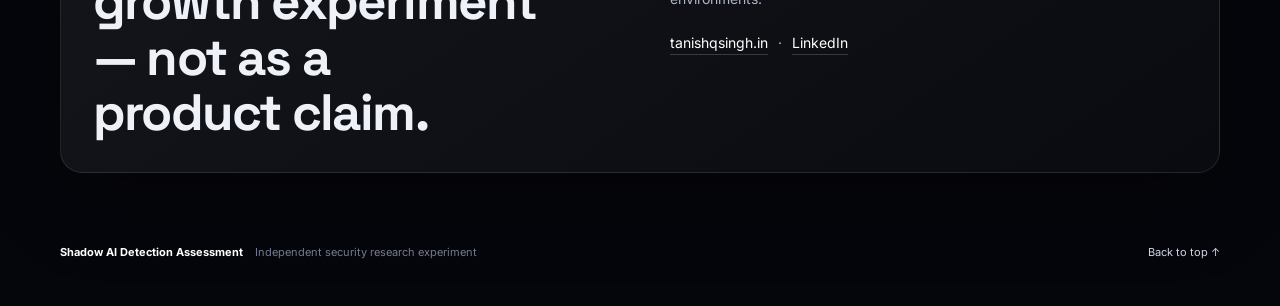
==== commit ba0128de: "Update logo to index and styles" ====
--- a/shadow-ai-assessment/index.html
+++ b/shadow-ai-assessment/index.html
@@ -57,8 +57,10 @@
 
   <link rel="preconnect" href="https://fonts.googleapis.com">
   <link rel="preconnect" href="https://fonts.gstatic.com" crossorigin>
+  <link rel="icon" href="../assets/images/logo.webp" />
   <link href="https://fonts.googleapis.com/css2?family=Inter:wght@400;500;600;700&family=JetBrains+Mono:wght@400;500&family=Space+Grotesk:wght@500;600;700&display=swap" rel="stylesheet">
   <link rel="stylesheet" href="styles.css">
+  <script src="https://challenges.cloudflare.com/turnstile/v0/api.js" async defer></script>
 </head>
 <body>
   <a class="skip-link" href="#assessment">Skip to assessment</a>
@@ -68,7 +70,9 @@
   <header class="topbar">
     <div class="shell topbar-inner">
       <a class="brand" href="/" aria-label="Back to Tanishq Singh portfolio">
-        <span class="brand-mark">TS</span>
+        <span class="brand-mark logo-mark">
+          <img src="/assets/images/logo.webp" alt="Tanishq Singh">
+        </span>
         <span>Tanishq Singh</span>
       </a>
       <div class="topbar-right">
@@ -215,6 +219,10 @@
             <label>Job title <span>*</span><input type="text" id="jobTitle" name="jobTitle" autocomplete="organization-title" placeholder="CISO, Head of Security, Head of AI..." required></label>
             <label>Company <span>*</span><input type="text" id="company" name="company" autocomplete="organization" placeholder="Company name" required></label>
             <label>LinkedIn URL <small>optional</small><input type="url" id="linkedin" name="linkedin" autocomplete="url" placeholder="https://www.linkedin.com/in/..." inputmode="url"></label>
+            <div class="cf-turnstile"
+                data-sitekey="0x4AAAAAAFA3YSY25CPnnmqI"
+                data-theme="dark">
+            </div>
             <label class="consent"><input type="checkbox" id="consent" required><span>I want to receive my assessment result and report at this email address.</span></label>
             <button class="btn btn-primary" type="submit" id="leadButton">View My FREE Score & Get My Report <span>→</span></button>
             <p class="privacy-note">Only information needed to deliver and measure this experiment is requested. No passwords, credentials or security-sensitive details are collected here.</p>
@@ -276,7 +284,7 @@
         </div>
         <div>
           <p>I’m Tanishq Singh, a software developer, and this assessment is an independent security research experiment. The objective is to test whether a useful, answer-first security resource can attract and qualify relevant security/AI decision-makers without pretending to have access to their environments.</p>
-          <p class="about-links"><a href="/">tanishqsingh.in</a><span>·</span><a href="https://www.linkedin.com/in/tanishq-singh-/" rel="noopener noreferrer">LinkedIn</a></p>
+          <p class="about-links"><a href="/">tanishqsingh.in</a><span>·</span><a href="https://www.linkedin.com/in/tanishq-singh-/" target="_blank" rel="noopener noreferrer">LinkedIn</a></p>
         </div>
       </div>
     </section>
--- a/shadow-ai-assessment/styles.css
+++ b/shadow-ai-assessment/styles.css
@@ -49,7 +49,28 @@
 .topbar{height:72px;border-bottom:1px solid var(--line);background:rgba(5,6,11,.72);backdrop-filter:blur(18px);position:sticky;top:0;z-index:100}
 .topbar-inner{height:100%;display:flex;align-items:center;justify-content:space-between;gap:24px}
 .brand{display:inline-flex;align-items:center;gap:10px;font-family:var(--display);font-weight:700;font-size:14px}
-.brand-mark{display:grid;place-items:center;width:34px;height:34px;border-radius:10px;background:linear-gradient(135deg,#8b5cf6,#22d3ee);color:#05060b;font:700 11px var(--mono)}
+.brand-mark.logo-mark {
+  width: 40px;
+  height: 40px;
+  border-radius: 14px;
+  background: #070b13;
+  border: 1px solid rgba(148, 163, 184, 0.28);
+  display: inline-flex;
+  align-items: center;
+  justify-content: center;
+  overflow: hidden;
+  box-shadow:
+    0 0 0 1px rgba(34, 211, 238, 0.06),
+    0 8px 24px rgba(0, 0, 0, 0.28),
+    0 0 20px rgba(34, 211, 238, 0.08);
+}
+
+.brand-mark.logo-mark img {
+  width: 34px;
+  height: 34px;
+  object-fit: contain;
+  display: block;
+}
 .topbar-right{display:flex;align-items:center;gap:8px;color:var(--dim);font-size:12px;font-family:var(--mono);text-transform:uppercase;letter-spacing:.05em}
 .status-dot{width:7px;height:7px;border-radius:50%;background:var(--green);box-shadow:0 0 14px rgba(52,211,153,.8)}
 
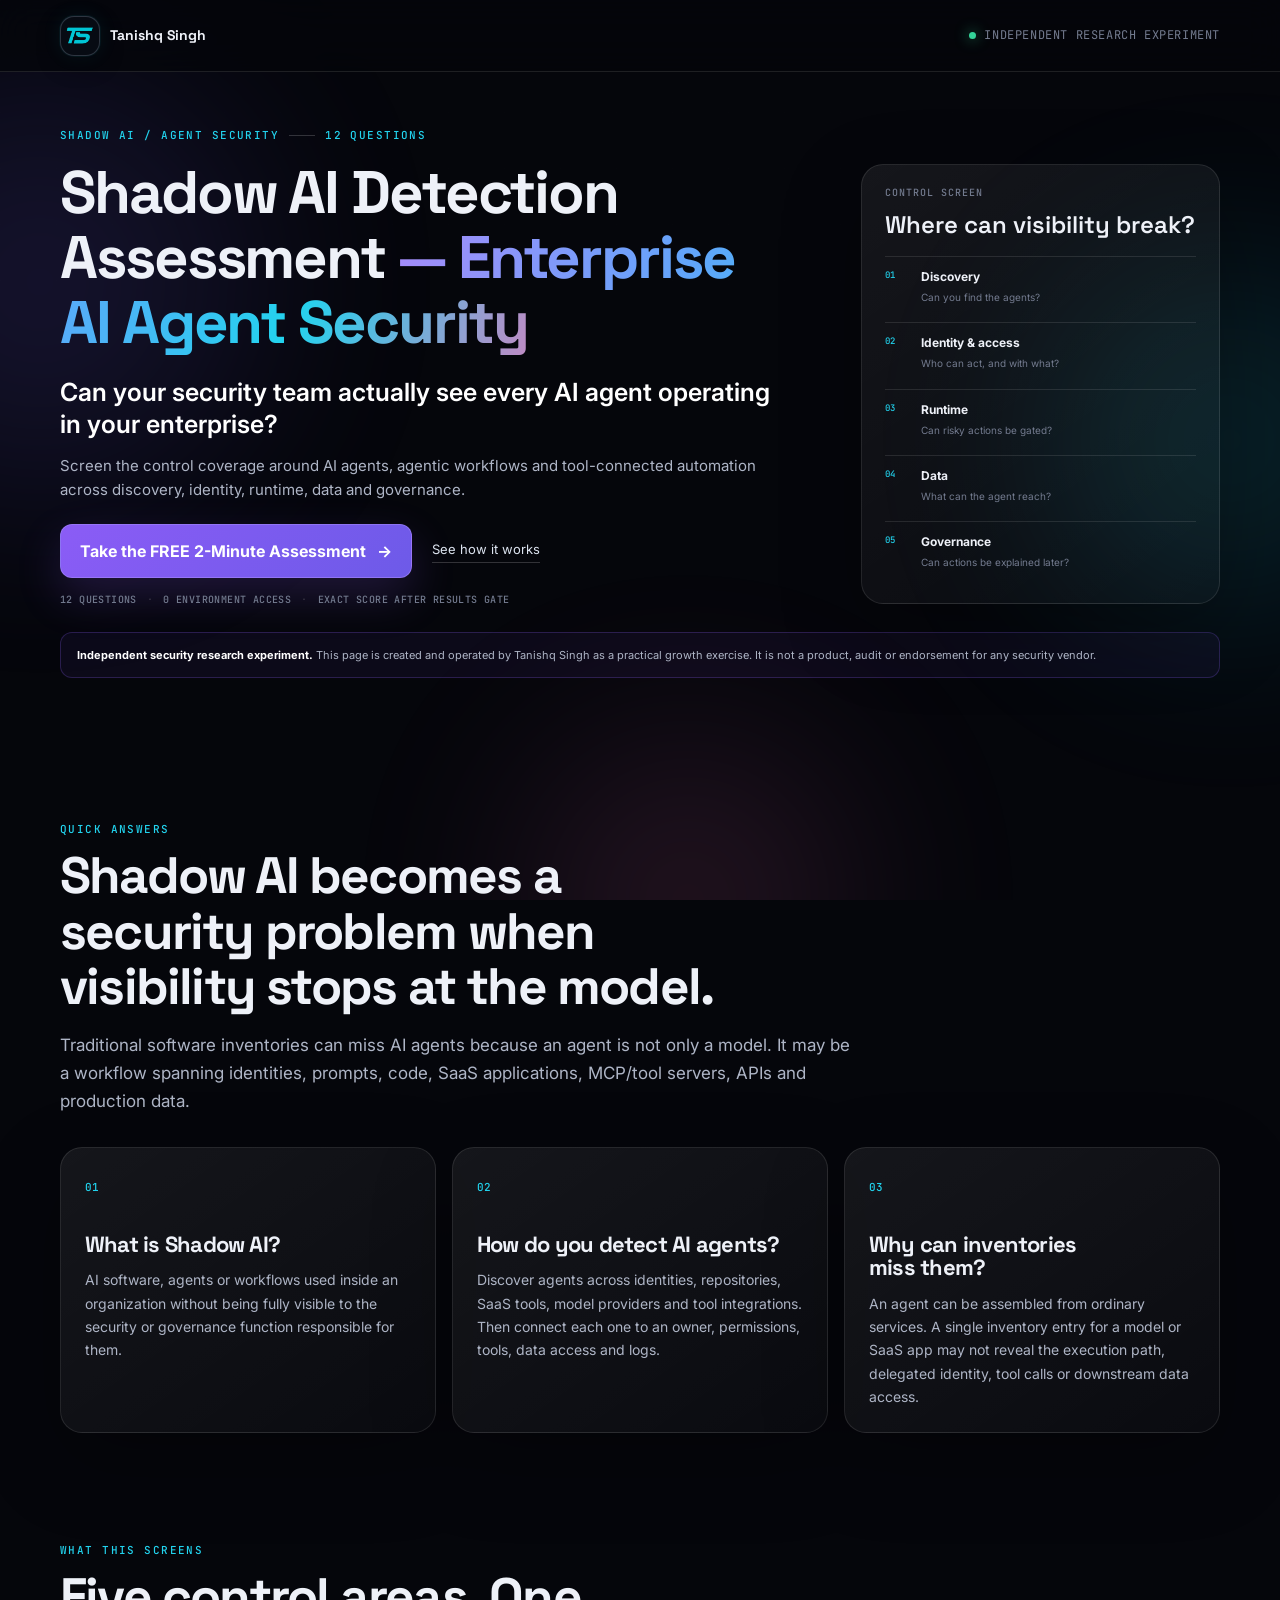
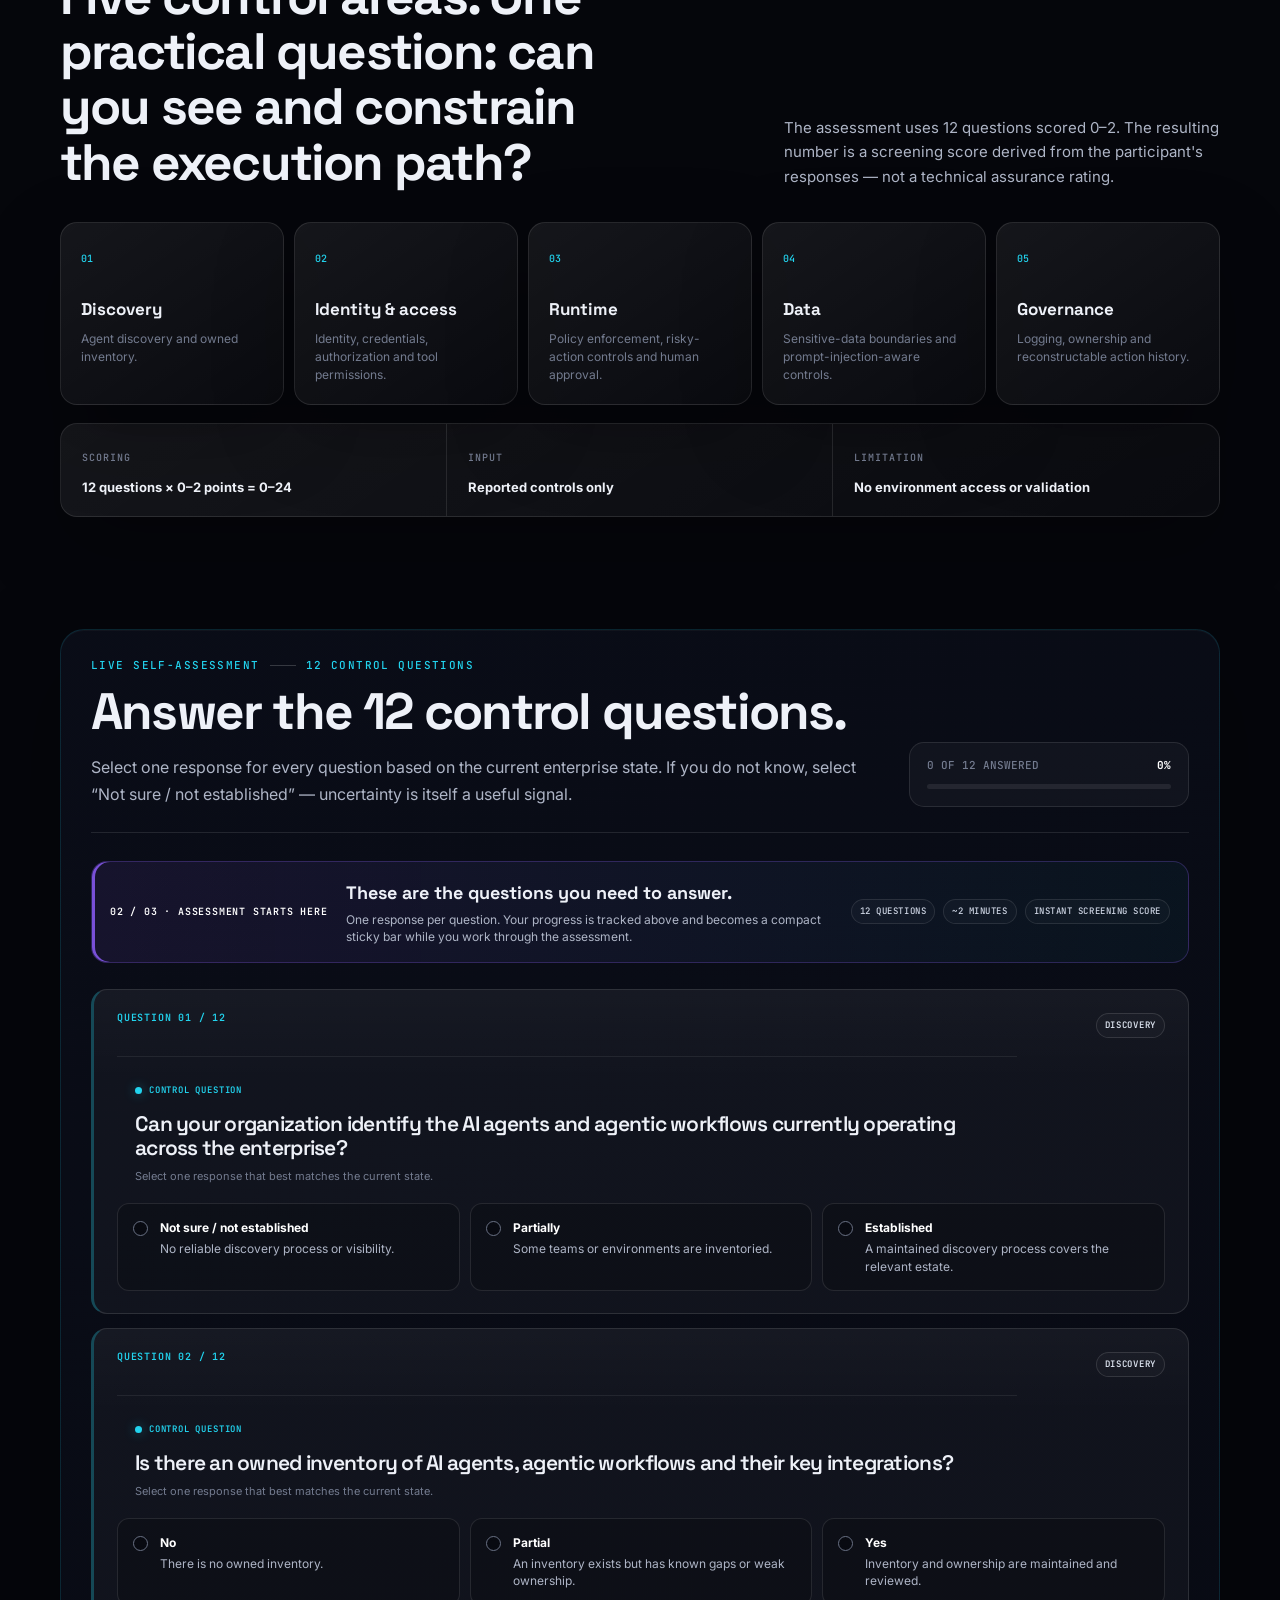
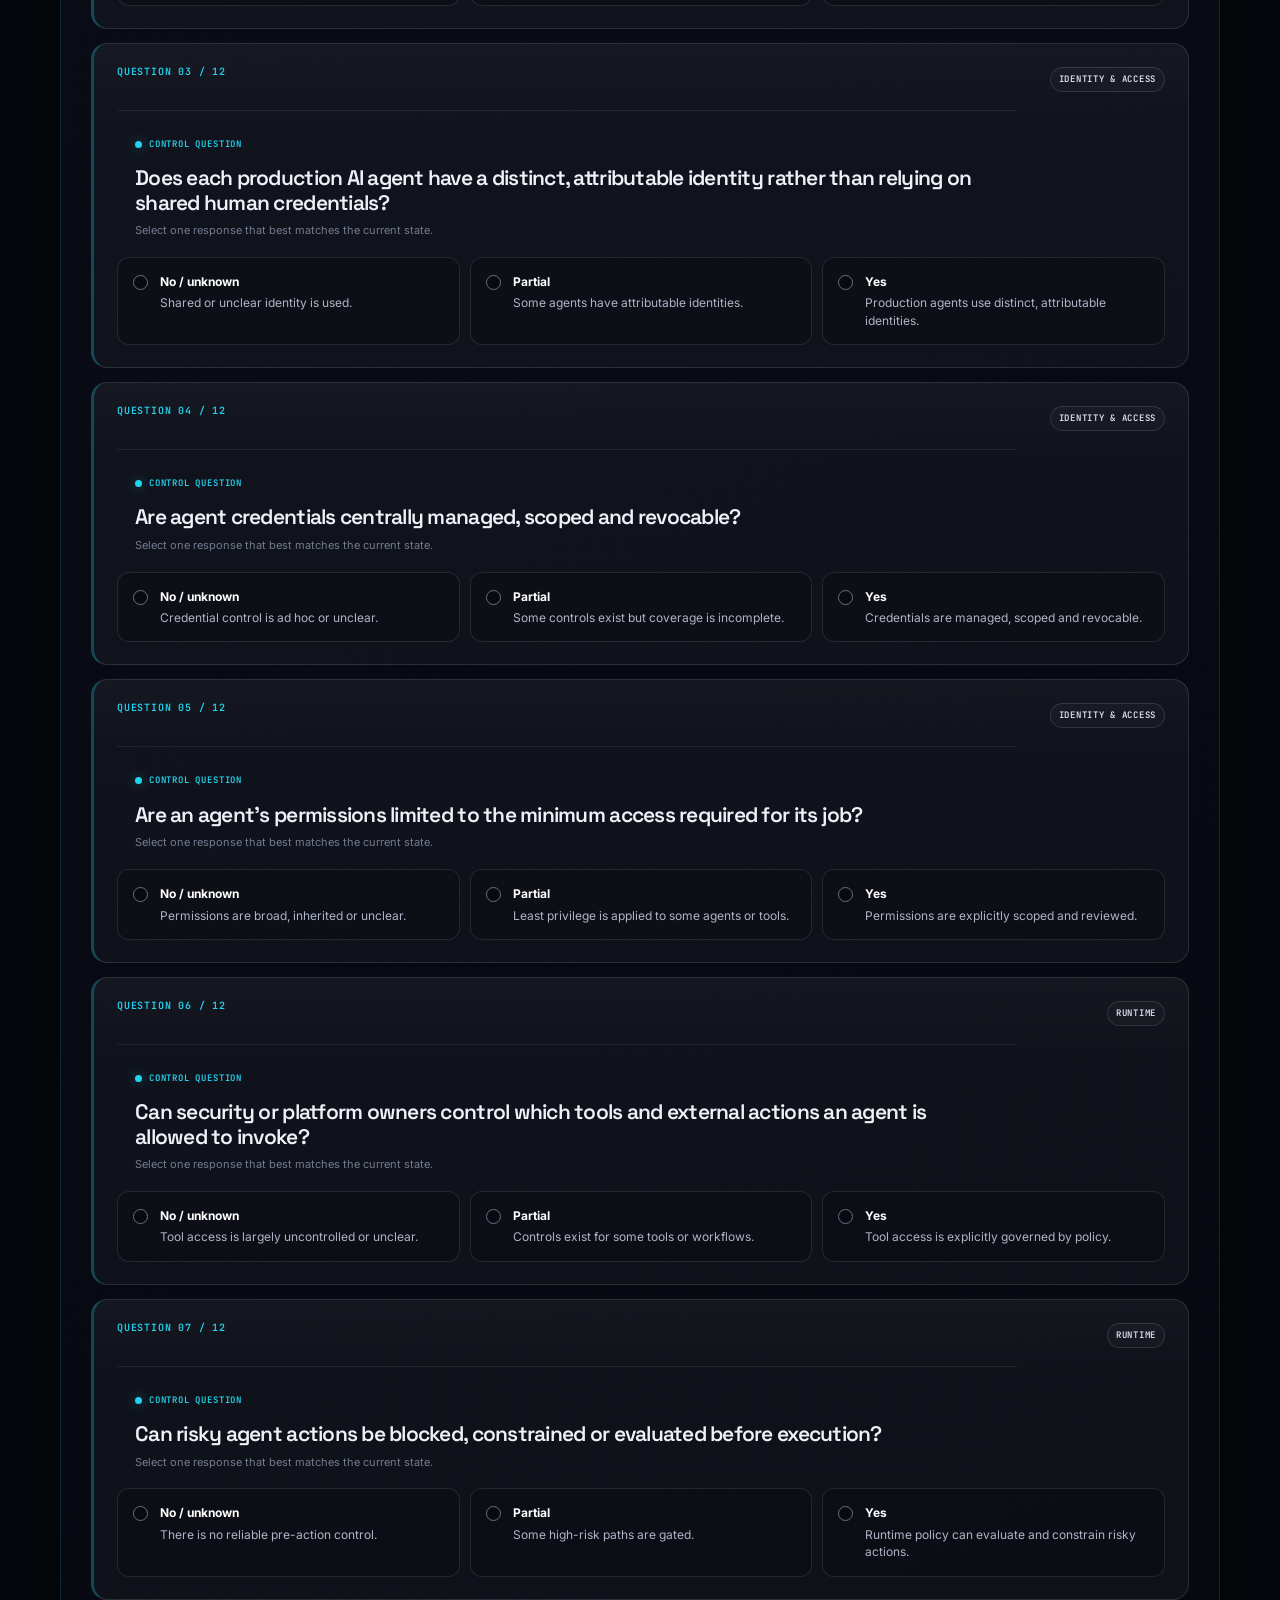
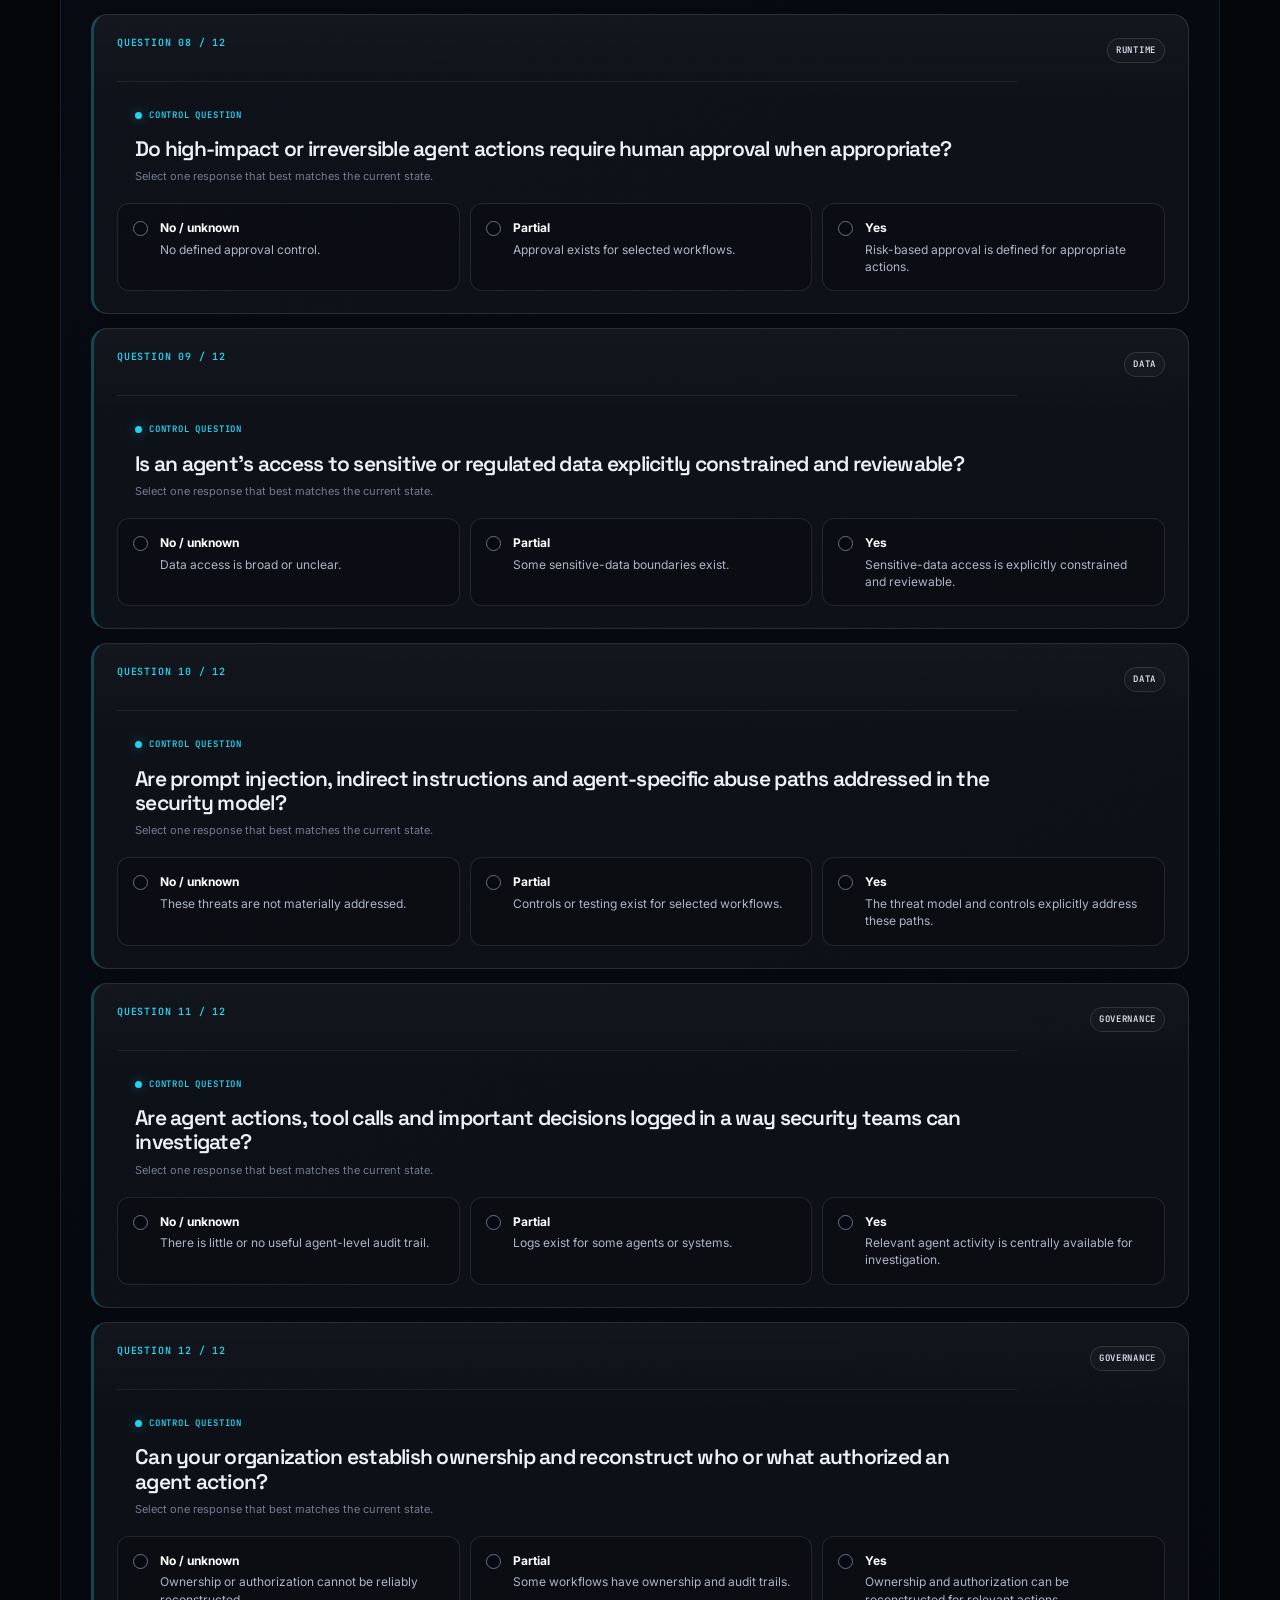
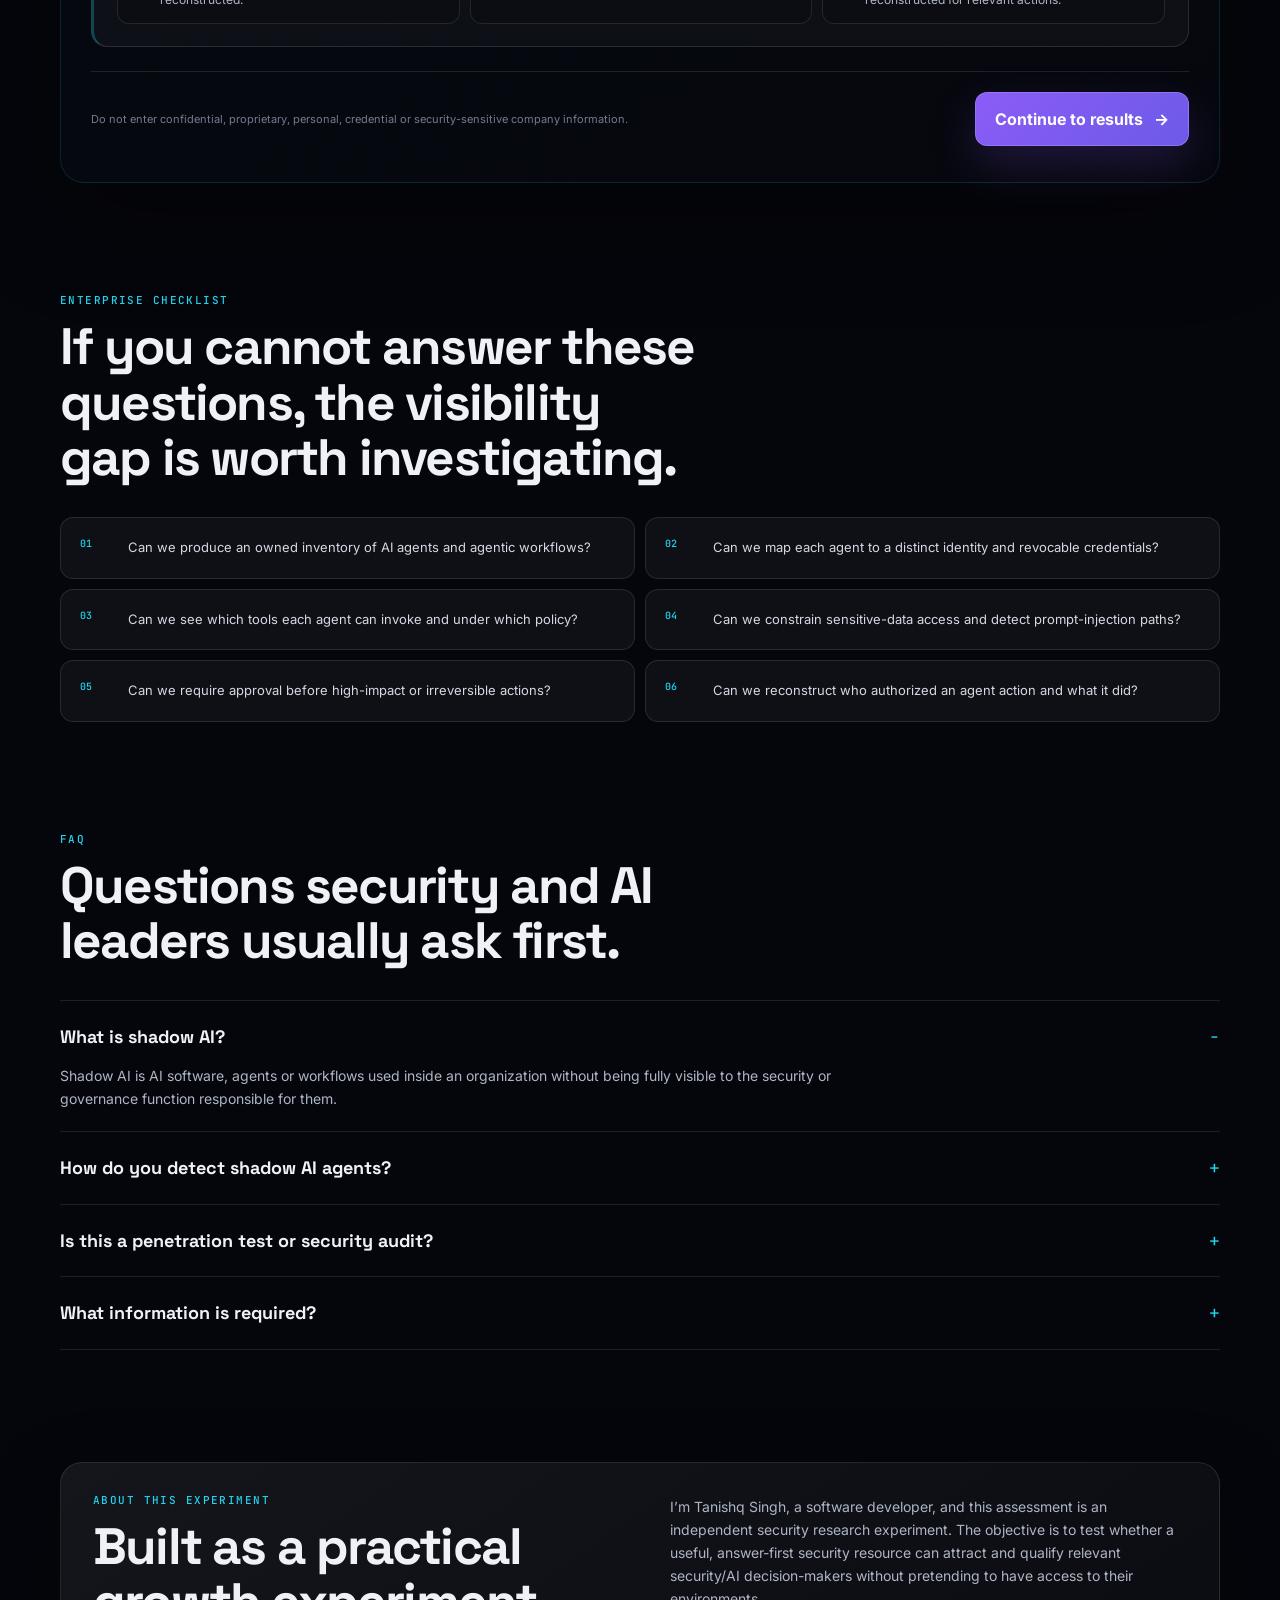
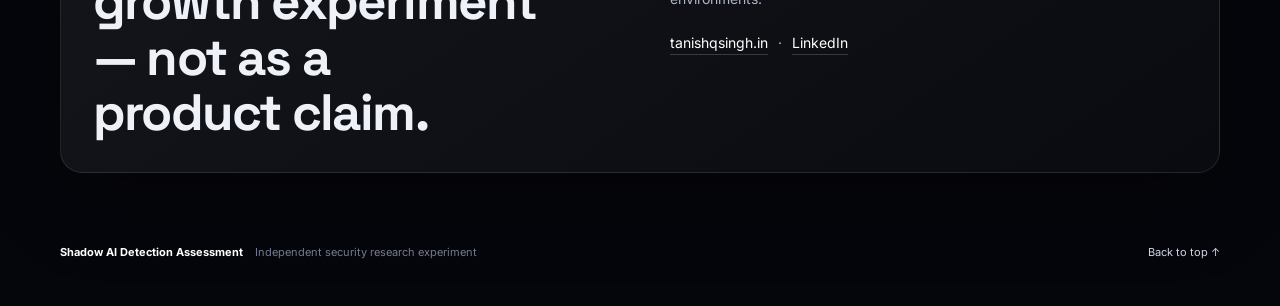
==== commit aa41a8fb: "Update score refinement and responsive fix" ====
--- a/shadow-ai-assessment/index.html
+++ b/shadow-ai-assessment/index.html
@@ -1,6 +1,15 @@
 <!doctype html>
 <html lang="en">
 <head>
+  <!-- Google tag (gtag.js) -->
+  <script async src="https://www.googletagmanager.com/gtag/js?id=G-D2R7K0CH46"></script>
+  <script>
+    window.dataLayer = window.dataLayer || [];
+    function gtag(){dataLayer.push(arguments);}
+    gtag('js', new Date());
+
+    gtag('config', 'G-D2R7K0CH46');
+  </script>
   <meta charset="utf-8">
   <meta name="viewport" content="width=device-width, initial-scale=1">
   <title>Shadow AI Detection Assessment — Enterprise AI Agent Security</title>
@@ -12,7 +21,7 @@
 
   <meta property="og:type" content="website">
   <meta property="og:title" content="Shadow AI Detection Assessment — Enterprise AI Agent Security">
-  <meta property="og:description" content="Can your security team actually see every AI agent operating in your enterprise? Take the 2-minute control-screening assessment.">
+  <meta property="og:description" content="Can your security team actually see every AI agent operating in your enterprise? Take the 2-minute control-screening assessment for Free.">
   <meta property="og:url" content="https://tanishqsingh.in/shadow-ai-assessment/">
   <meta property="og:site_name" content="Tanishq Singh">
   <meta property="og:image" content="https://tanishqsingh.in/assets/images/logo.webp">
@@ -211,7 +220,32 @@
           <div>
             <h2>Your screening is complete.</h2>
             <p>You have answered all 12 questions. Enter a few professional details to reveal the exact screening score and receive the detailed result breakdown.</p>
-            <div class="blurred-score" aria-hidden="true"><span>••</span><small>/ 24</small></div>
+            <div class="privacy-assurance">
+              <strong>
+                <svg class="privacy-icon" viewBox="0 0 24 24" aria-hidden="true">
+                  <path d="M12 3l7 3v5c0 4.7-2.9 8.1-7 10-4.1-1.9-7-5.3-7-10V6l7-3z"></path>
+                  <path d="m9 12 2 2 4-4"></path>
+                </svg>
+                No spam. No sales emails.
+              </strong>
+              <span>Your email is only used to deliver your assessment result and report.</span>
+            </div>
+
+            <div class="score-preview">
+              <div class="score-preview-top">
+                <span>YOUR SCREENING SCORE</span>
+                <em>READY TO REVEAL</em>
+              </div>
+              <div class="score-preview-value">
+                <strong>••</strong>
+                <span>/ 24</span>
+              </div>
+              <div class="score-preview-bottom">
+                <span>12 questions completed</span>
+                <span>Exact score revealed after submission</span>
+              </div>
+            </div>
+
             <p class="gate-disclaimer">The exact score is derived from your answers and is not a security certification, audit opinion or guarantee.</p>
           </div>
           <form id="leadForm" class="lead-form" novalidate>
@@ -219,12 +253,14 @@
             <label>Job title <span>*</span><input type="text" id="jobTitle" name="jobTitle" autocomplete="organization-title" placeholder="CISO, Head of Security, Head of AI..." required></label>
             <label>Company <span>*</span><input type="text" id="company" name="company" autocomplete="organization" placeholder="Company name" required></label>
             <label>LinkedIn URL <small>optional</small><input type="url" id="linkedin" name="linkedin" autocomplete="url" placeholder="https://www.linkedin.com/in/..." inputmode="url"></label>
-            <div class="cf-turnstile"
-                data-sitekey="0x4AAAAAAFA3YSY25CPnnmqI"
-                data-theme="dark">
+            <div class="turnstile-wrap">
+                <div class="cf-turnstile"
+                    data-sitekey="0x4AAAAAAFA3YSY25CPnnmqI"
+                    data-theme="dark">
+                </div>
             </div>
             <label class="consent"><input type="checkbox" id="consent" required><span>I want to receive my assessment result and report at this email address.</span></label>
-            <button class="btn btn-primary" type="submit" id="leadButton">View My FREE Score & Get My Report <span>→</span></button>
+            <button class="btn btn-primary" type="submit" id="leadButton">View My Free Score & Get My Report <span>→</span></button>
             <p class="privacy-note">Only information needed to deliver and measure this experiment is requested. No passwords, credentials or security-sensitive details are collected here.</p>
             <p id="leadError" class="error-message" role="alert" hidden></p>
           </form>
--- a/shadow-ai-assessment/styles.css
+++ b/shadow-ai-assessment/styles.css
@@ -24,31 +24,168 @@
   --ease: cubic-bezier(.22,1,.36,1);
 }
 
-*{box-sizing:border-box;margin:0;padding:0}
-html{scroll-behavior:smooth;scroll-padding-top:92px;-webkit-text-size-adjust:100%;overflow-x:clip}
-body{font-family:var(--body);font-size:16px;line-height:1.65;color:var(--ink);background:var(--bg);overflow-x:hidden;-webkit-font-smoothing:antialiased}
-a{color:inherit;text-decoration:none}
-button,input{font:inherit}
-button{cursor:pointer}
-img{max-width:100%;display:block}
-:focus-visible{outline:2px solid var(--cyan);outline-offset:4px;border-radius:6px}
-::selection{background:rgba(139,92,246,.45);color:#fff}
-
-.shell{width:min(var(--container),calc(100% - 2 * var(--gutter)));margin-inline:auto}
-.sr-only{position:absolute!important;width:1px!important;height:1px!important;padding:0!important;margin:-1px!important;overflow:hidden!important;clip:rect(0,0,0,0)!important;white-space:nowrap!important;border:0!important}
-.skip-link{position:fixed;left:18px;top:-70px;z-index:999;padding:10px 16px;border-radius:10px;background:var(--violet);color:#fff;font-weight:700;transition:top .2s ease}
-.skip-link:focus{top:18px}
-
-.ambient{position:fixed;inset:0;pointer-events:none;overflow:hidden;z-index:-2}
-.ambient span{position:absolute;border-radius:50%;filter:blur(110px);opacity:.16}
-.ambient span:nth-child(1){width:420px;height:420px;left:-170px;top:8vh;background:#6d5ae8}
-.ambient span:nth-child(2){width:340px;height:340px;right:-120px;top:30vh;background:#22d3ee}
-.ambient span:nth-child(3){width:300px;height:300px;left:42%;bottom:-150px;background:#f472b6}
-.grid{position:fixed;inset:0;pointer-events:none;z-index:-1;opacity:.22;background-image:linear-gradient(rgba(255,255,255,.03) 1px,transparent 1px),linear-gradient(90deg,rgba(255,255,255,.03) 1px,transparent 1px);background-size:56px 56px;mask-image:linear-gradient(to bottom,rgba(0,0,0,.95),transparent 80%)}
-
-.topbar{height:72px;border-bottom:1px solid var(--line);background:rgba(5,6,11,.72);backdrop-filter:blur(18px);position:sticky;top:0;z-index:100}
-.topbar-inner{height:100%;display:flex;align-items:center;justify-content:space-between;gap:24px}
-.brand{display:inline-flex;align-items:center;gap:10px;font-family:var(--display);font-weight:700;font-size:14px}
+* {
+  box-sizing: border-box;
+  margin: 0;
+  padding: 0;
+}
+
+html {
+  scroll-behavior: smooth;
+  scroll-padding-top: 92px;
+  -webkit-text-size-adjust: 100%;
+  overflow-x: clip;
+}
+
+body {
+  font-family: var(--body);
+  font-size: 16px;
+  line-height: 1.65;
+  color: var(--ink);
+  background: var(--bg);
+  overflow-x: hidden;
+  -webkit-font-smoothing: antialiased;
+  min-width: 280px;
+}
+
+a {
+  color: inherit;
+  text-decoration: none;
+}
+
+button,
+input {
+  font: inherit;
+}
+
+button {
+  cursor: pointer;
+}
+
+img {
+  max-width: 100%;
+  display: block;
+}
+
+:focus-visible {
+  outline: 2px solid var(--cyan);
+  outline-offset: 4px;
+  border-radius: 6px;
+}
+
+::selection {
+  background: rgba(139,92,246,.45);
+  color: #fff;
+}
+
+.shell {
+  width: min(var(--container),calc(100% - 2 * var(--gutter)));
+  margin-inline: auto;
+}
+
+.sr-only {
+  position: absolute !important;
+  width: 1px !important;
+  height: 1px !important;
+  padding: 0 !important;
+  margin: -1px !important;
+  overflow: hidden !important;
+  clip: rect(0,0,0,0) !important;
+  white-space: nowrap !important;
+  border: 0 !important;
+}
+
+.skip-link {
+  position: fixed;
+  left: 18px;
+  top: -70px;
+  z-index: 999;
+  padding: 10px 16px;
+  border-radius: 10px;
+  background: var(--violet);
+  color: #fff;
+  font-weight: 700;
+  transition: top .2s ease;
+}
+
+.skip-link:focus {
+  top: 18px;
+}
+
+.ambient {
+  position: fixed;
+  inset: 0;
+  pointer-events: none;
+  overflow: hidden;
+  z-index: -2;
+}
+
+.ambient span {
+  position: absolute;
+  border-radius: 50%;
+  filter: blur(110px);
+  opacity: .16;
+}
+
+.ambient span:nth-child(1) {
+  width: 420px;
+  height: 420px;
+  left: -170px;
+  top: 8vh;
+  background: #6d5ae8;
+}
+
+.ambient span:nth-child(2) {
+  width: 340px;
+  height: 340px;
+  right: -120px;
+  top: 30vh;
+  background: #22d3ee;
+}
+
+.ambient span:nth-child(3) {
+  width: 300px;
+  height: 300px;
+  left: 42%;
+  bottom: -150px;
+  background: #f472b6;
+}
+
+.grid {
+  position: fixed;
+  inset: 0;
+  pointer-events: none;
+  z-index: -1;
+  opacity: .22;
+  background-image: linear-gradient(rgba(255,255,255,.03) 1px,transparent 1px),linear-gradient(90deg,rgba(255,255,255,.03) 1px,transparent 1px);
+  background-size: 56px 56px;
+  mask-image: linear-gradient(to bottom,rgba(0,0,0,.95),transparent 80%);
+}
+
+.topbar {
+  height: 72px;
+  border-bottom: 1px solid var(--line);
+  background: rgba(5,6,11,.72);
+  backdrop-filter: blur(18px);
+}
+
+.topbar-inner {
+  height: 100%;
+  display: flex;
+  align-items: center;
+  justify-content: space-between;
+  gap: 24px;
+}
+
+.brand {
+  display: inline-flex;
+  align-items: center;
+  gap: 10px;
+  font-family: var(--display);
+  font-weight: 700;
+  font-size: 14px;
+}
+
 .brand-mark.logo-mark {
   width: 40px;
   height: 40px;
@@ -59,10 +196,7 @@
   align-items: center;
   justify-content: center;
   overflow: hidden;
-  box-shadow:
-    0 0 0 1px rgba(34, 211, 238, 0.06),
-    0 8px 24px rgba(0, 0, 0, 0.28),
-    0 0 20px rgba(34, 211, 238, 0.08);
+  box-shadow: 0 0 0 1px rgba(34, 211, 238, 0.06), 0 8px 24px rgba(0, 0, 0, 0.28), 0 0 20px rgba(34, 211, 238, 0.08);
 }
 
 .brand-mark.logo-mark img {
@@ -71,214 +205,1871 @@
   object-fit: contain;
   display: block;
 }
-.topbar-right{display:flex;align-items:center;gap:8px;color:var(--dim);font-size:12px;font-family:var(--mono);text-transform:uppercase;letter-spacing:.05em}
-.status-dot{width:7px;height:7px;border-radius:50%;background:var(--green);box-shadow:0 0 14px rgba(52,211,153,.8)}
-
-.hero{padding-top:58px;padding-bottom:34px}
-.eyebrow{display:flex;align-items:center;gap:10px;color:var(--cyan);font:500 11px/1 var(--mono);letter-spacing:.13em;text-transform:uppercase}
-.eyebrow i{width:26px;height:1px;background:var(--line-strong)}
-.hero-grid{display:grid;grid-template-columns:minmax(0,1.35fr) minmax(320px,.65fr);gap:54px;align-items:center;margin-top:20px}
-h1,h2,h3{font-family:var(--display);letter-spacing:-.035em;line-height:1.08;text-wrap:balance}
-h1{font-size:clamp(40px,4.7vw,60px);max-width:760px}
-h1 span{background:var(--grad);-webkit-background-clip:text;background-clip:text;color:transparent}
-.hero-lede{font-size:clamp(19px,2vw,25px);line-height:1.28;color:#fff;margin-top:21px;max-width:735px;font-weight:600}
-.hero-copy{color:var(--muted);max-width:700px;margin-top:14px;font-size:15px;line-height:1.58}
-.hero-actions{display:flex;align-items:center;gap:20px;flex-wrap:wrap;margin-top:22px}
-.btn{display:inline-flex;align-items:center;justify-content:center;gap:11px;min-height:50px;padding:13px 19px;border-radius:12px;border:1px solid var(--line-strong);font-weight:700;transition:transform .22s var(--ease),border-color .22s ease,background .22s ease;white-space:nowrap}
-.btn:hover{transform:translateY(-2px)}
-.btn-primary{background:linear-gradient(135deg,#8b5cf6,#6d5ae8);border-color:rgba(167,139,250,.55);box-shadow:0 18px 45px rgba(139,92,246,.20)}
-.btn-primary:hover{background:linear-gradient(135deg,#956af8,#7869ef)}
-.btn-ghost{background:var(--panel);color:#fff}
-.text-link{color:#dce3ef;font-size:13px;border-bottom:1px solid var(--line-strong);padding-bottom:2px}
-.microproof{display:flex;flex-wrap:wrap;gap:8px 10px;align-items:center;color:var(--dim);font:500 10px var(--mono);text-transform:uppercase;letter-spacing:.04em;margin-top:15px}
-.microproof b{color:var(--line-strong);font-weight:400}
-.hero-panel,.answer-card,.control,.methodology-box,.gate-card,.result-card,.about-card{border:1px solid var(--line);background:linear-gradient(145deg,rgba(255,255,255,.065),rgba(255,255,255,.025));box-shadow:0 28px 80px rgba(0,0,0,.28);border-radius:var(--radius)}
-.hero-panel{padding:23px}
-.panel-kicker,.mono-label{font:500 10px/1 var(--mono);color:var(--dim);letter-spacing:.1em;text-transform:uppercase}
-.panel-title{font:600 24px/1.15 var(--display);margin-top:13px}
-.signal-list{display:grid;gap:8px;margin-top:18px}
-.signal-list>div{display:grid;grid-template-columns:28px 1fr;gap:8px;padding:10px 0;border-top:1px solid var(--line)}
-.signal-list span{font:500 9px var(--mono);color:var(--cyan);padding-top:2px}
-.signal-list strong{font-size:12px}
-.signal-list em{grid-column:2;color:var(--dim);font-style:normal;font-size:10px;margin-top:-4px;line-height:1.35}
-.independent-note{margin-top:26px;padding:13px 16px;border:1px solid rgba(139,92,246,.24);background:rgba(139,92,246,.06);border-radius:12px;color:var(--muted);font-size:11px}
-.independent-note strong{color:#fff}
-section{scroll-margin-top:92px}
-.answer-section,.controls-section,.assessment-section,.checklist-section,.faq-section,.about-experiment{padding-top:112px}
-.section-heading{max-width:860px}
-.section-heading h2,.assessment-head h2,.gate-card h2,.result-card h2,.about-card h2{font-size:clamp(32px,4vw,54px);margin-top:13px}
-.section-heading>p{color:var(--muted);margin-top:17px;font-size:17px;max-width:790px}
-.answer-grid{display:grid;grid-template-columns:repeat(3,1fr);gap:16px;margin-top:32px}
-.answer-card{padding:24px;min-height:244px}
-.card-number{font:500 11px/1 var(--mono);color:var(--cyan)}
-.answer-card h3{font-size:22px;margin-top:34px}
-.answer-card p{color:var(--muted);margin-top:12px;font-size:14px}
-.split{display:grid;grid-template-columns:1.2fr .8fr;gap:70px;max-width:none}
-.split>p{align-self:end;color:var(--muted);font-size:15px}
-.control-grid{display:grid;grid-template-columns:repeat(5,1fr);gap:10px;margin-top:32px}
-.control{padding:20px;min-height:168px;border-radius:17px}
-.control>span{font:500 10px/1 var(--mono);color:var(--cyan)}
-.control strong{display:block;margin-top:26px;font-family:var(--display);font-size:17px}
-.control p{color:var(--dim);font-size:12px;line-height:1.5;margin-top:7px}
-.methodology-box{margin-top:18px;display:grid;grid-template-columns:repeat(3,1fr);overflow:hidden;border-radius:17px}
-.methodology-box>div{padding:18px 21px;border-right:1px solid var(--line)}
-.methodology-box>div:last-child{border-right:0}
-.methodology-box strong{display:block;font-size:13px;margin-top:8px}
-
-/* The assessment is intentionally styled as a distinct interactive tool. */
-.assessment-section{margin-top:112px;padding:30px 30px 36px;border:1px solid rgba(34,211,238,.14);border-radius:24px;background:linear-gradient(155deg,rgba(10,13,24,.96),rgba(6,8,15,.92));box-shadow:0 36px 100px rgba(0,0,0,.34),inset 0 1px 0 rgba(255,255,255,.03)}
-.assessment-section .assessment-head{padding-bottom:25px;border-bottom:1px solid var(--line)}
-.assessment-head{display:grid;grid-template-columns:1fr 280px;gap:44px;align-items:end}
-.assessment-head>div:first-child{max-width:820px}
-.assessment-head p{color:var(--muted);margin-top:15px}
-.assessment-launch{display:grid;grid-template-columns:auto 1fr auto;gap:18px;align-items:center;margin:28px 0 24px;padding:16px 18px;border:1px solid rgba(139,92,246,.26);border-radius:16px;background:linear-gradient(90deg,rgba(139,92,246,.10),rgba(34,211,238,.045));box-shadow:inset 3px 0 0 rgba(139,92,246,.85)}
-.launch-badge{font:600 10px/1.3 var(--mono);color:#fff;letter-spacing:.08em;text-transform:uppercase;white-space:nowrap}
-.launch-copy strong{display:block;font-family:var(--display);font-size:18px}
-.launch-copy p{color:var(--muted);font-size:12px;margin-top:3px;line-height:1.45}
-.launch-meta{display:flex;gap:8px;flex-wrap:wrap;justify-content:flex-end}
-.launch-meta span{font:500 9px/1 var(--mono);text-transform:uppercase;letter-spacing:.06em;color:#cfd6e5;padding:7px 8px;border:1px solid var(--line);border-radius:999px;background:rgba(255,255,255,.025)}
-.progress-card{padding:17px;border:1px solid var(--line);border-radius:15px;background:rgba(255,255,255,.035)}
-.progress-card>div:first-child{display:flex;justify-content:space-between;gap:15px;font:500 11px/1 var(--mono);color:var(--dim);text-transform:uppercase}
-.progress-card strong{color:#fff}
-.progress-track{height:5px;background:rgba(255,255,255,.08);border-radius:99px;margin-top:13px;overflow:hidden}
-.progress-track i{display:block;width:0;height:100%;background:var(--grad);transition:width .35s var(--ease)}
-.question-list{margin-top:26px;display:grid;gap:14px}
-.sticky-progress{position:fixed;left:0;right:0;top:0;z-index:110;padding:15px 0 16px;border-top:1px solid rgba(255,255,255,.11);border-bottom:1px solid rgba(255,255,255,.14);background:rgba(8,10,17,.58);backdrop-filter:blur(26px) saturate(155%);-webkit-backdrop-filter:blur(26px) saturate(155%);box-shadow:0 18px 42px rgba(0,0,0,.30),inset 0 1px 0 rgba(255,255,255,.035);overflow:visible}
-.sticky-progress::before{content:"";position:absolute;left:0;right:0;top:0;bottom:0;pointer-events:none;background:linear-gradient(180deg,rgba(8,10,17,.18) 0%,rgba(8,10,17,.30) 52%,rgba(8,10,17,.58) 100%);backdrop-filter:blur(32px) saturate(170%);-webkit-backdrop-filter:blur(32px) saturate(170%);z-index:-1}
-.sticky-progress-inner{display:grid;grid-template-columns:auto minmax(160px,1fr) auto;align-items:center;gap:18px}
-.sticky-progress-label{display:flex;align-items:baseline;gap:12px;white-space:nowrap}
-.sticky-progress-label span,.sticky-progress-percent{font:600 9px/1 var(--mono);letter-spacing:.09em;text-transform:uppercase;color:var(--dim)}
-.sticky-progress-label strong{font:600 11px/1 var(--mono);letter-spacing:.06em;text-transform:uppercase;color:#fff}
-.sticky-progress-track{height:6px;background:rgba(255,255,255,.09);border-radius:999px;overflow:hidden;box-shadow:inset 0 1px 0 rgba(255,255,255,.03)}
-.sticky-progress-track i{display:block;width:0;height:100%;background:var(--grad);transition:width .3s var(--ease)}
-.sticky-progress-percent{color:var(--cyan)}
-.question{position:relative;min-width:0;border:1px solid rgba(255,255,255,.12);border-left:3px solid rgba(34,211,238,.28);background:rgba(255,255,255,.035);border-radius:16px;padding:23px 23px 22px;transition:border-color .2s ease,background .2s ease,transform .2s ease;scroll-margin-top:108px}
-.question::before{content:"";position:absolute;inset:0;border-radius:13px;pointer-events:none;background:linear-gradient(180deg,rgba(255,255,255,.025),transparent 28%)}
-.question.is-active{border-color:rgba(167,139,250,.48);border-left-color:var(--violet-2);background:linear-gradient(145deg,rgba(139,92,246,.085),rgba(255,255,255,.025))}
-.question-top{display:flex;justify-content:space-between;gap:20px;align-items:flex-start;position:relative;z-index:1}
-.question-number{font:600 10px/1 var(--mono);color:var(--cyan);letter-spacing:.08em;text-transform:uppercase}
-.question-category{font:600 9px/1 var(--mono);color:#dce3ef;text-transform:uppercase;letter-spacing:.08em;padding:7px 8px;border:1px solid rgba(255,255,255,.12);border-radius:999px;background:rgba(255,255,255,.025)}
-.question-prompt{display:block;margin-top:18px;padding:18px 18px 0;position:relative;z-index:1;width:100%;max-width:900px;border-top:1px solid rgba(255,255,255,.07)}
-.prompt-label{display:inline-flex;align-items:center;gap:7px;font:600 9px/1 var(--mono);color:var(--cyan);letter-spacing:.09em;text-transform:uppercase}
-.prompt-label::before{content:"";width:7px;height:7px;border-radius:50%;background:var(--cyan);box-shadow:0 0 12px rgba(34,211,238,.45)}
-.question-title{display:block;font:600 21px/1.16 var(--display);letter-spacing:-.035em;color:var(--ink);margin-top:11px;max-width:860px}
-.question-helper{display:block;font:400 11px/1.45 var(--body);color:var(--dim);margin-top:8px}
-.options{display:grid;grid-template-columns:repeat(3,1fr);gap:10px;margin-top:18px;position:relative;z-index:1}
-.option{position:relative}
-.option input{position:absolute;opacity:0;pointer-events:none}
-.option label{position:relative;display:block;height:100%;padding:15px 15px 15px 42px;border:1px solid var(--line);border-radius:12px;background:rgba(0,0,0,.18);cursor:pointer;color:var(--muted);font-size:12px;line-height:1.45;transition:border-color .18s ease,background .18s ease,color .18s ease,transform .18s ease}
-.option label::before{content:"";position:absolute;left:15px;top:17px;width:13px;height:13px;border:1px solid #697184;border-radius:50%;background:#080a11;box-shadow:inset 0 0 0 3px #080a11}
-.option label strong{display:block;color:#fff;font-size:12px;margin-bottom:4px}
-.option label:hover{border-color:rgba(167,139,250,.45);transform:translateY(-1px)}
-.option input:checked+label{border-color:rgba(34,211,238,.62);background:rgba(34,211,238,.075);color:#dfe9f4}
-.option input:checked+label::before{border-color:var(--cyan);background:var(--cyan)}
-.option input:focus-visible+label{outline:2px solid var(--cyan);outline-offset:3px}
-.assessment-actions{display:flex;align-items:center;justify-content:space-between;gap:25px;margin-top:24px;padding:20px 0 0;border-top:1px solid var(--line)}
-.form-note,.privacy-note,.gate-disclaimer,.result-disclaimer{color:var(--dim);font-size:11px;line-height:1.55}
-.error-message{color:#fecdd3;background:rgba(251,113,133,.08);border:1px solid rgba(251,113,133,.25);padding:11px 13px;border-radius:10px;font-size:12px;margin-top:12px}
-
-.gate-section{padding-top:65px}
-.gate-card{padding:42px}
-.gate-grid{display:grid;grid-template-columns:1.05fr .95fr;gap:70px;margin-top:26px;align-items:center}
-.gate-card p{color:var(--muted);margin-top:14px}
-.blurred-score{display:flex;align-items:baseline;gap:8px;margin-top:25px;font:700 68px/1 var(--display);color:#fff;filter:blur(4px);opacity:.65;user-select:none}
-.blurred-score small{font:500 14px var(--mono);color:var(--dim)}
-.gate-disclaimer{max-width:510px}
-.lead-form{display:grid;gap:14px;padding:24px;border-radius:17px;background:rgba(0,0,0,.18);border:1px solid var(--line)}
-.lead-form label{font-size:12px;color:#d8deea;font-weight:600}
-.lead-form label>span{color:var(--cyan)}
-.lead-form label>small{font:400 10px var(--mono);color:var(--dim);margin-left:5px}
-.lead-form input:not([type="checkbox"]){display:block;width:100%;margin-top:7px;height:47px;border:1px solid var(--line);border-radius:10px;background:rgba(255,255,255,.035);padding:0 13px;color:#fff;outline:none}
-.lead-form input:not([type="checkbox"]):focus{border-color:rgba(34,211,238,.55);box-shadow:0 0 0 3px rgba(34,211,238,.08)}
-.consent{display:flex!important;gap:10px;align-items:flex-start;margin-top:3px}
-.consent input{margin-top:4px;accent-color:var(--cyan)}
-.consent span{font-size:11px;font-weight:400!important;color:var(--muted)!important}
-.lead-form .btn{width:100%}
-.result-section{padding-top:65px}
-.result-card{padding:42px}
-.result-top{display:flex;justify-content:space-between;gap:30px;align-items:center}
-.result-top>div:first-child{max-width:750px}
-.result-top p{color:var(--muted);margin-top:14px}
-.score-ring{width:150px;height:150px;flex:0 0 150px;border-radius:50%;display:grid;place-content:center;text-align:center;background:radial-gradient(circle at center,rgba(5,6,11,1) 58%,transparent 59%),conic-gradient(from 220deg,var(--cyan),var(--violet),rgba(255,255,255,.08));border:1px solid var(--line-strong);box-shadow:0 0 55px rgba(34,211,238,.11)}
-.score-ring strong{font:700 46px/1 var(--display)}
-.score-ring span{font:500 11px var(--mono);color:var(--dim)}
-.category-results{display:grid;grid-template-columns:repeat(5,1fr);gap:9px;margin-top:35px}
-.category-result{padding:17px;border:1px solid var(--line);border-radius:13px;background:rgba(255,255,255,.025)}
-.category-result span{font:500 10px var(--mono);color:var(--dim);text-transform:uppercase}
-.category-result strong{display:block;font-family:var(--display);font-size:23px;margin-top:11px}
-.category-result small{color:var(--dim);font-size:10px}
-.result-actions{display:flex;gap:10px;flex-wrap:wrap;margin-top:27px}
-.result-disclaimer{border-top:1px solid var(--line);padding-top:18px;margin-top:25px}
-.checklist-grid{display:grid;grid-template-columns:repeat(2,1fr);gap:10px;margin-top:32px}
-.checklist-grid>div{display:grid;grid-template-columns:38px 1fr;gap:10px;padding:19px;border:1px solid var(--line);border-radius:13px;background:var(--panel)}
-.checklist-grid span{font:500 10px var(--mono);color:var(--cyan)}
-.checklist-grid p{font-size:13px;color:#d4d9e5}
-.faq-list{margin-top:32px;border-top:1px solid var(--line)}
-details{border-bottom:1px solid var(--line);padding:21px 0}
-summary{list-style:none;cursor:pointer;font-family:var(--display);font-size:18px;font-weight:700;display:flex;justify-content:space-between;gap:20px}
-summary::-webkit-details-marker{display:none}
-summary::after{content:"+";font-family:var(--mono);font-weight:400;color:var(--cyan)}
-details[open] summary::after{content:"−"}
-details p{color:var(--muted);max-width:850px;margin-top:12px;font-size:14px}
-.about-card{display:grid;grid-template-columns:1fr 1fr;gap:60px;padding:32px}
-.about-card p{color:var(--muted);font-size:14px}
-.about-links{display:flex;gap:10px;align-items:center;margin-top:20px}.about-links a{color:#fff;border-bottom:1px solid var(--line-strong)}
-.footer{display:flex;justify-content:space-between;gap:20px;align-items:center;padding-top:70px;padding-bottom:45px;color:var(--dim);font-size:11px}
-.footer div{display:flex;gap:12px;flex-wrap:wrap}.footer strong{color:#fff}.footer a{color:#cfd6e5}
-.noscript{position:fixed;inset:auto 15px 15px;z-index:9999;padding:14px;background:#171a24;border:1px solid var(--line-strong);border-radius:12px;color:#fff}
-[hidden]{display:none!important}
-
-@media (max-width:980px){
-  .hero-grid,.split,.assessment-head,.gate-grid,.about-card{grid-template-columns:1fr;gap:30px}
-  .hero-panel{max-width:650px}
-  .control-grid{grid-template-columns:repeat(2,1fr)}
-  .category-results{grid-template-columns:repeat(3,1fr)}
-  .assessment-head{align-items:start}
-  .progress-card{max-width:360px}
-  .assessment-launch{grid-template-columns:1fr}
-  .launch-meta{justify-content:flex-start}
-}
-
-@media (max-width:700px){
-  .topbar-right{display:none}
-  .hero{padding-top:48px}
-  .answer-section,.controls-section,.checklist-section,.faq-section,.about-experiment{padding-top:90px}
-  .assessment-section{margin-top:90px;padding:22px 17px 28px;border-radius:19px}
-  h1{font-size:clamp(38px,11.5vw,56px)}
-  .hero-lede{font-size:20px}
-  .answer-grid,.checklist-grid{grid-template-columns:1fr}
-  .control-grid{grid-template-columns:1fr}
-  .methodology-box{grid-template-columns:1fr}
-  .methodology-box>div{border-right:0;border-bottom:1px solid var(--line)}
-  .methodology-box>div:last-child{border-bottom:0}
-  .question-top{display:block}
-  .question-category{display:inline-flex;margin-top:10px}
-  .question-prompt{padding:16px 13px 0;margin-top:14px}
-  .sticky-progress{top:0;padding:11px 0 12px}
-  .sticky-progress-inner{grid-template-columns:1fr auto;gap:8px 12px}
-  .sticky-progress-label{justify-content:space-between;gap:8px}
-  .sticky-progress-track{grid-column:1 / -1;grid-row:2}
-  .sticky-progress-percent{grid-column:2;grid-row:1}
-  .question-title{font-size:19px}
-  .options{grid-template-columns:1fr}
-  .assessment-actions{display:block}
-  .assessment-actions .btn{width:100%;margin-top:14px}
-  .gate-card,.result-card{padding:25px}
-  .gate-grid{gap:30px;width:100%;max-width:100%}
-  .gate-grid > *{min-width:0;width:100%;max-width:100%}
-  .lead-form{width:100%;max-width:100%;min-width:0}
-  .lead-form input:not([type="checkbox"]){min-width:0;max-width:100%}
-  .lead-form .btn{white-space:normal;line-height:1.25;min-height:50px}
-  .consent span,.privacy-note,.gate-disclaimer{overflow-wrap:anywhere}
-  .result-top{align-items:flex-start;flex-direction:column}
-  .category-results{grid-template-columns:repeat(2,1fr)}
-  .score-ring{width:125px;height:125px;flex-basis:125px}
-  .score-ring strong{font-size:39px}
-  .footer{align-items:flex-start;flex-direction:column;padding-top:55px}
-}
-
-@media (prefers-reduced-motion:reduce){
-  html{scroll-behavior:auto}
-  .btn,.option label{transition:none}
-  .progress-track i{transition:none}
-}
+
+.topbar-right {
+  display: flex;
+  align-items: center;
+  gap: 8px;
+  color: var(--dim);
+  font-size: 12px;
+  font-family: var(--mono);
+  text-transform: uppercase;
+  letter-spacing: .05em;
+}
+
+.status-dot {
+  width: 7px;
+  height: 7px;
+  border-radius: 50%;
+  background: var(--green);
+  box-shadow: 0 0 14px rgba(52,211,153,.8);
+}
+
+.hero {
+  padding-top: 58px;
+  padding-bottom: 34px;
+}
+
+.eyebrow {
+  display: flex;
+  align-items: center;
+  gap: 10px;
+  color: var(--cyan);
+  font: 500 11px/1 var(--mono);
+  letter-spacing: .13em;
+  text-transform: uppercase;
+}
+
+.eyebrow i {
+  width: 26px;
+  height: 1px;
+  background: var(--line-strong);
+}
+
+.hero-grid {
+  display: grid;
+  grid-template-columns: minmax(0,1.35fr) minmax(320px,.65fr);
+  gap: 54px;
+  align-items: center;
+  margin-top: 20px;
+}
+
+h1,
+h2,
+h3 {
+  font-family: var(--display);
+  letter-spacing: -.035em;
+  line-height: 1.08;
+  text-wrap: balance;
+}
+
+h1 {
+  font-size: clamp(40px,4.7vw,60px);
+  max-width: 760px;
+}
+
+h1 span {
+  background: var(--grad);
+  -webkit-background-clip: text;
+  background-clip: text;
+  color: transparent;
+}
+
+.hero-lede {
+  font-size: clamp(19px,2vw,25px);
+  line-height: 1.28;
+  color: #fff;
+  margin-top: 21px;
+  max-width: 735px;
+  font-weight: 600;
+}
+
+.hero-copy {
+  color: var(--muted);
+  max-width: 700px;
+  margin-top: 14px;
+  font-size: 15px;
+  line-height: 1.58;
+}
+
+.hero-actions {
+  display: flex;
+  align-items: center;
+  gap: 20px;
+  flex-wrap: wrap;
+  margin-top: 22px;
+}
+
+.btn {
+  display: inline-flex;
+  align-items: center;
+  justify-content: center;
+  gap: 11px;
+  min-height: 50px;
+  padding: 13px 19px;
+  border-radius: 12px;
+  border: 1px solid var(--line-strong);
+  font-weight: 700;
+  transition: transform .22s var(--ease),border-color .22s ease,background .22s ease;
+  white-space: nowrap;
+  max-width: 100%;
+  min-width: 0;
+}
+
+.btn:hover {
+  transform: translateY(-2px);
+}
+
+.btn-primary {
+  background: linear-gradient(135deg,#8b5cf6,#6d5ae8);
+  border-color: rgba(167,139,250,.55);
+  box-shadow: 0 18px 45px rgba(139,92,246,.20);
+  color: #fff;
+}
+
+.btn-primary:hover {
+  background: linear-gradient(135deg,#956af8,#7869ef);
+}
+
+.btn-ghost {
+  background: var(--panel);
+  color: #fff;
+}
+
+.text-link {
+  color: #dce3ef;
+  font-size: 13px;
+  border-bottom: 1px solid var(--line-strong);
+  padding-bottom: 2px;
+}
+
+.microproof {
+  display: flex;
+  flex-wrap: wrap;
+  gap: 8px 10px;
+  align-items: center;
+  color: var(--dim);
+  font: 500 10px var(--mono);
+  text-transform: uppercase;
+  letter-spacing: .04em;
+  margin-top: 15px;
+}
+
+.microproof b {
+  color: var(--line-strong);
+  font-weight: 400;
+}
+
+.hero-panel,
+.answer-card,
+.control,
+.methodology-box,
+.gate-card,
+.result-card,
+.about-card {
+  border: 1px solid var(--line);
+  background: linear-gradient(145deg,rgba(255,255,255,.065),rgba(255,255,255,.025));
+  box-shadow: 0 28px 80px rgba(0,0,0,.28);
+  border-radius: var(--radius);
+}
+
+.hero-panel {
+  padding: 23px;
+}
+
+.panel-kicker,
+.mono-label {
+  font: 500 10px/1 var(--mono);
+  color: var(--dim);
+  letter-spacing: .1em;
+  text-transform: uppercase;
+}
+
+.panel-title {
+  font: 600 24px/1.15 var(--display);
+  margin-top: 13px;
+}
+
+.signal-list {
+  display: grid;
+  gap: 8px;
+  margin-top: 18px;
+}
+
+.signal-list>div {
+  display: grid;
+  grid-template-columns: 28px 1fr;
+  gap: 8px;
+  padding: 10px 0;
+  border-top: 1px solid var(--line);
+}
+
+.signal-list span {
+  font: 500 9px var(--mono);
+  color: var(--cyan);
+  padding-top: 2px;
+}
+
+.signal-list strong {
+  font-size: 12px;
+}
+
+.signal-list em {
+  grid-column: 2;
+  color: var(--dim);
+  font-style: normal;
+  font-size: 10px;
+  margin-top: -4px;
+  line-height: 1.35;
+}
+
+.independent-note {
+  margin-top: 26px;
+  padding: 13px 16px;
+  border: 1px solid rgba(139,92,246,.24);
+  background: rgba(139,92,246,.06);
+  border-radius: 12px;
+  color: var(--muted);
+  font-size: 11px;
+}
+
+.independent-note strong {
+  color: #fff;
+}
+
+section {
+  scroll-margin-top: 92px;
+}
+
+.answer-section,
+.controls-section,
+.assessment-section,
+.checklist-section,
+.faq-section,
+.about-experiment {
+  padding-top: 112px;
+}
+
+.section-heading {
+  max-width: 860px;
+}
+
+.section-heading h2,
+.assessment-head h2,
+.gate-card h2,
+.result-card h2,
+.about-card h2 {
+  font-size: clamp(32px,4vw,54px);
+  margin-top: 13px;
+}
+
+.section-heading>p {
+  color: var(--muted);
+  margin-top: 17px;
+  font-size: 17px;
+  max-width: 790px;
+}
+
+.answer-grid {
+  display: grid;
+  grid-template-columns: repeat(3,1fr);
+  gap: 16px;
+  margin-top: 32px;
+}
+
+.answer-card {
+  padding: 24px;
+  min-height: 244px;
+}
+
+.card-number {
+  font: 500 11px/1 var(--mono);
+  color: var(--cyan);
+}
+
+.answer-card h3 {
+  font-size: 22px;
+  margin-top: 34px;
+}
+
+.answer-card p {
+  color: var(--muted);
+  margin-top: 12px;
+  font-size: 14px;
+}
+
+.split {
+  display: grid;
+  grid-template-columns: 1.2fr .8fr;
+  gap: 70px;
+  max-width: none;
+}
+
+.split>p {
+  align-self: end;
+  color: var(--muted);
+  font-size: 15px;
+}
+
+.control-grid {
+  display: grid;
+  grid-template-columns: repeat(5,1fr);
+  gap: 10px;
+  margin-top: 32px;
+}
+
+.control {
+  padding: 20px;
+  min-height: 168px;
+  border-radius: 17px;
+}
+
+.control>span {
+  font: 500 10px/1 var(--mono);
+  color: var(--cyan);
+}
+
+.control strong {
+  display: block;
+  margin-top: 26px;
+  font-family: var(--display);
+  font-size: 17px;
+}
+
+.control p {
+  color: var(--dim);
+  font-size: 12px;
+  line-height: 1.5;
+  margin-top: 7px;
+}
+
+.methodology-box {
+  margin-top: 18px;
+  display: grid;
+  grid-template-columns: repeat(3,1fr);
+  overflow: hidden;
+  border-radius: 17px;
+}
+
+.methodology-box>div {
+  padding: 18px 21px;
+  border-right: 1px solid var(--line);
+}
+
+.methodology-box>div:last-child {
+  border-right: 0;
+}
+
+.methodology-box strong {
+  display: block;
+  font-size: 13px;
+  margin-top: 8px;
+}
+
+.assessment-section {
+  margin-top: 112px;
+  padding: 30px 30px 36px;
+  border: 1px solid rgba(34,211,238,.14);
+  border-radius: 24px;
+  background: linear-gradient(155deg,rgba(10,13,24,.96),rgba(6,8,15,.92));
+  box-shadow: 0 36px 100px rgba(0,0,0,.34),inset 0 1px 0 rgba(255,255,255,.03);
+}
+
+.assessment-section .assessment-head {
+  padding-bottom: 25px;
+  border-bottom: 1px solid var(--line);
+}
+
+.assessment-head {
+  display: grid;
+  grid-template-columns: 1fr 280px;
+  gap: 44px;
+  align-items: end;
+}
+
+.assessment-head>div:first-child {
+  max-width: 820px;
+}
+
+.assessment-head p {
+  color: var(--muted);
+  margin-top: 15px;
+}
+
+.assessment-launch {
+  display: grid;
+  grid-template-columns: auto 1fr auto;
+  gap: 18px;
+  align-items: center;
+  margin: 28px 0 24px;
+  padding: 16px 18px;
+  border: 1px solid rgba(139,92,246,.26);
+  border-radius: 16px;
+  background: linear-gradient(90deg,rgba(139,92,246,.10),rgba(34,211,238,.045));
+  box-shadow: inset 3px 0 0 rgba(139,92,246,.85);
+}
+
+.launch-badge {
+  font: 600 10px/1.3 var(--mono);
+  color: #fff;
+  letter-spacing: .08em;
+  text-transform: uppercase;
+  white-space: nowrap;
+}
+
+.launch-copy strong {
+  display: block;
+  font-family: var(--display);
+  font-size: 18px;
+}
+
+.launch-copy p {
+  color: var(--muted);
+  font-size: 12px;
+  margin-top: 3px;
+  line-height: 1.45;
+}
+
+.launch-meta {
+  display: flex;
+  gap: 8px;
+  flex-wrap: wrap;
+  justify-content: flex-end;
+}
+
+.launch-meta span {
+  font: 500 9px/1 var(--mono);
+  text-transform: uppercase;
+  letter-spacing: .06em;
+  color: #cfd6e5;
+  padding: 7px 8px;
+  border: 1px solid var(--line);
+  border-radius: 999px;
+  background: rgba(255,255,255,.025);
+}
+
+.progress-card {
+  padding: 17px;
+  border: 1px solid var(--line);
+  border-radius: 15px;
+  background: rgba(255,255,255,.035);
+}
+
+.progress-card>div:first-child {
+  display: flex;
+  justify-content: space-between;
+  gap: 15px;
+  font: 500 11px/1 var(--mono);
+  color: var(--dim);
+  text-transform: uppercase;
+}
+
+.progress-card strong {
+  color: #fff;
+}
+
+.progress-track {
+  height: 5px;
+  background: rgba(255,255,255,.08);
+  border-radius: 99px;
+  margin-top: 13px;
+  overflow: hidden;
+}
+
+.progress-track i {
+  display: block;
+  width: 0;
+  height: 100%;
+  background: var(--grad);
+  transition: width .35s var(--ease);
+}
+
+.question-list {
+  margin-top: 26px;
+  display: grid;
+  gap: 14px;
+}
+
+.sticky-progress {
+  position: fixed;
+  left: 0;
+  right: 0;
+  top: 0;
+  z-index: 110;
+  padding: 15px 0 16px;
+  border-top: 1px solid rgba(255,255,255,.11);
+  border-bottom: 1px solid rgba(255,255,255,.14);
+  background: rgba(8,10,17,.58);
+  backdrop-filter: blur(26px) saturate(155%);
+  -webkit-backdrop-filter: blur(26px) saturate(155%);
+  box-shadow: 0 18px 42px rgba(0,0,0,.30),inset 0 1px 0 rgba(255,255,255,.035);
+  overflow: visible;
+}
+
+.sticky-progress::before {
+  content: "";
+  position: absolute;
+  left: 0;
+  right: 0;
+  top: 0;
+  bottom: 0;
+  pointer-events: none;
+  background: linear-gradient(180deg,rgba(8,10,17,.18) 0%,rgba(8,10,17,.30) 52%,rgba(8,10,17,.58) 100%);
+  backdrop-filter: blur(32px) saturate(170%);
+  -webkit-backdrop-filter: blur(32px) saturate(170%);
+  z-index: -1;
+}
+
+.sticky-progress-inner {
+  display: grid;
+  grid-template-columns: auto minmax(160px,1fr) auto;
+  align-items: center;
+  gap: 18px;
+}
+
+.sticky-progress-label {
+  display: flex;
+  align-items: baseline;
+  gap: 12px;
+  white-space: nowrap;
+}
+
+.sticky-progress-label span,
+.sticky-progress-percent {
+  font: 600 9px/1 var(--mono);
+  letter-spacing: .09em;
+  text-transform: uppercase;
+  color: var(--dim);
+}
+
+.sticky-progress-label strong {
+  font: 600 11px/1 var(--mono);
+  letter-spacing: .06em;
+  text-transform: uppercase;
+  color: #fff;
+}
+
+.sticky-progress-track {
+  height: 6px;
+  background: rgba(255,255,255,.09);
+  border-radius: 999px;
+  overflow: hidden;
+  box-shadow: inset 0 1px 0 rgba(255,255,255,.03);
+}
+
+.sticky-progress-track i {
+  display: block;
+  width: 0;
+  height: 100%;
+  background: var(--grad);
+  transition: width .3s var(--ease);
+}
+
+.sticky-progress-percent {
+  color: var(--cyan);
+}
+
+.question {
+  position: relative;
+  min-width: 0;
+  border: 1px solid rgba(255,255,255,.12);
+  border-left: 3px solid rgba(34,211,238,.28);
+  background: rgba(255,255,255,.035);
+  border-radius: 16px;
+  padding: 23px 23px 22px;
+  transition: border-color .2s ease,background .2s ease,transform .2s ease;
+  scroll-margin-top: 108px;
+}
+
+.question::before {
+  content: "";
+  position: absolute;
+  inset: 0;
+  border-radius: 13px;
+  pointer-events: none;
+  background: linear-gradient(180deg,rgba(255,255,255,.025),transparent 28%);
+}
+
+.question.is-active {
+  border-color: rgba(167,139,250,.48);
+  border-left-color: var(--violet-2);
+  background: linear-gradient(145deg,rgba(139,92,246,.085),rgba(255,255,255,.025));
+}
+
+.question-top {
+  display: flex;
+  justify-content: space-between;
+  gap: 20px;
+  align-items: flex-start;
+  position: relative;
+  z-index: 1;
+}
+
+.question-number {
+  font: 600 10px/1 var(--mono);
+  color: var(--cyan);
+  letter-spacing: .08em;
+  text-transform: uppercase;
+}
+
+.question-category {
+  font: 600 9px/1 var(--mono);
+  color: #dce3ef;
+  text-transform: uppercase;
+  letter-spacing: .08em;
+  padding: 7px 8px;
+  border: 1px solid rgba(255,255,255,.12);
+  border-radius: 999px;
+  background: rgba(255,255,255,.025);
+}
+
+.question-prompt {
+  display: block;
+  margin-top: 18px;
+  padding: 18px 18px 0;
+  position: relative;
+  z-index: 1;
+  width: 100%;
+  max-width: 900px;
+  border-top: 1px solid rgba(255,255,255,.07);
+}
+
+.prompt-label {
+  display: inline-flex;
+  align-items: center;
+  gap: 7px;
+  font: 600 9px/1 var(--mono);
+  color: var(--cyan);
+  letter-spacing: .09em;
+  text-transform: uppercase;
+}
+
+.prompt-label::before {
+  content: "";
+  width: 7px;
+  height: 7px;
+  border-radius: 50%;
+  background: var(--cyan);
+  box-shadow: 0 0 12px rgba(34,211,238,.45);
+}
+
+.question-title {
+  display: block;
+  font: 600 21px/1.16 var(--display);
+  letter-spacing: -.035em;
+  color: var(--ink);
+  margin-top: 11px;
+  max-width: 860px;
+}
+
+.question-helper {
+  display: block;
+  font: 400 11px/1.45 var(--body);
+  color: var(--dim);
+  margin-top: 8px;
+}
+
+.options {
+  display: grid;
+  grid-template-columns: repeat(3,1fr);
+  gap: 10px;
+  margin-top: 18px;
+  position: relative;
+  z-index: 1;
+}
+
+.option {
+  position: relative;
+}
+
+.option input {
+  position: absolute;
+  opacity: 0;
+  pointer-events: none;
+}
+
+.option label {
+  position: relative;
+  display: block;
+  height: 100%;
+  padding: 15px 15px 15px 42px;
+  border: 1px solid var(--line);
+  border-radius: 12px;
+  background: rgba(0,0,0,.18);
+  cursor: pointer;
+  color: var(--muted);
+  font-size: 12px;
+  line-height: 1.45;
+  transition: border-color .18s ease,background .18s ease,color .18s ease,transform .18s ease;
+}
+
+.option label::before {
+  content: "";
+  position: absolute;
+  left: 15px;
+  top: 17px;
+  width: 13px;
+  height: 13px;
+  border: 1px solid #697184;
+  border-radius: 50%;
+  background: #080a11;
+  box-shadow: inset 0 0 0 3px #080a11;
+}
+
+.option label strong {
+  display: block;
+  color: #fff;
+  font-size: 12px;
+  margin-bottom: 4px;
+}
+
+.option label:hover {
+  border-color: rgba(167,139,250,.45);
+  transform: translateY(-1px);
+}
+
+.option input:checked+label {
+  border-color: rgba(34,211,238,.62);
+  background: rgba(34,211,238,.075);
+  color: #dfe9f4;
+}
+
+.option input:checked+label::before {
+  border-color: var(--cyan);
+  background: var(--cyan);
+}
+
+.option input:focus-visible+label {
+  outline: 2px solid var(--cyan);
+  outline-offset: 3px;
+}
+
+.assessment-actions {
+  display: flex;
+  align-items: center;
+  justify-content: space-between;
+  gap: 25px;
+  margin-top: 24px;
+  padding: 20px 0 0;
+  border-top: 1px solid var(--line);
+}
+
+.form-note,
+.privacy-note,
+.gate-disclaimer,
+.result-disclaimer {
+  color: var(--dim);
+  font-size: 11px;
+  line-height: 1.55;
+}
+
+.error-message {
+  color: #fecdd3;
+  background: rgba(251,113,133,.08);
+  border: 1px solid rgba(251,113,133,.25);
+  padding: 11px 13px;
+  border-radius: 10px;
+  font-size: 12px;
+  margin-top: 12px;
+}
+
+.gate-section {
+  padding-top: 65px;
+}
+
+.gate-card {
+  padding: 42px;
+}
+
+.gate-grid {
+  display: grid;
+  grid-template-columns: 1.05fr .95fr;
+  gap: 70px;
+  margin-top: 26px;
+  align-items: center;
+}
+
+.gate-card p {
+  color: var(--muted);
+  margin-top: 14px;
+}
+
+.blurred-score {
+  display: flex;
+  align-items: baseline;
+  gap: 8px;
+  margin-top: 25px;
+  font: 700 68px/1 var(--display);
+  color: #fff;
+  filter: blur(4px);
+  opacity: .65;
+  user-select: none;
+}
+
+.blurred-score small {
+  font: 500 14px var(--mono);
+  color: var(--dim);
+}
+
+.gate-disclaimer {
+  max-width: 510px;
+}
+
+.lead-form {
+  display: grid;
+  gap: 14px;
+  padding: 24px;
+  border-radius: 17px;
+  background: rgba(0,0,0,.18);
+  border: 1px solid var(--line);
+}
+
+.lead-form label {
+  font-size: 12px;
+  color: #d8deea;
+  font-weight: 600;
+}
+
+.lead-form label>span {
+  color: var(--cyan);
+}
+
+.lead-form label>small {
+  font: 400 10px var(--mono);
+  color: var(--dim);
+  margin-left: 5px;
+}
+
+.lead-form input:not([type="checkbox"]) {
+  display: block;
+  width: 100%;
+  margin-top: 7px;
+  height: 47px;
+  border: 1px solid var(--line);
+  border-radius: 10px;
+  background: rgba(255,255,255,.035);
+  padding: 0 13px;
+  color: #fff;
+  outline: none;
+  font-size: 15px;
+}
+
+.lead-form input:not([type="checkbox"]):focus {
+  border-color: rgba(34,211,238,.55);
+  box-shadow: 0 0 0 3px rgba(34,211,238,.08);
+}
+
+.consent {
+  display: flex !important;
+  gap: 10px;
+  align-items: flex-start;
+  margin-top: 3px;
+}
+
+.consent input {
+  margin-top: 4px;
+  accent-color: var(--cyan);
+}
+
+.consent span {
+  font-size: 11px;
+  font-weight: 400 !important;
+  color: var(--muted) !important;
+}
+
+.lead-form .btn {
+  width: 100%;
+}
+
+.result-section {
+  padding-top: 65px;
+}
+
+.result-card {
+  padding: 42px;
+}
+
+.result-top {
+  display: flex;
+  justify-content: space-between;
+  gap: 30px;
+  align-items: center;
+}
+
+.result-top>div:first-child {
+  max-width: 750px;
+}
+
+.result-top p {
+  color: var(--muted);
+  margin-top: 14px;
+}
+
+.score-ring {
+  width: 150px;
+  height: 150px;
+  flex: 0 0 150px;
+  border-radius: 50%;
+  display: grid;
+  place-content: center;
+  text-align: center;
+  background: radial-gradient(circle at center,rgba(5,6,11,1) 58%,transparent 59%),conic-gradient(from 220deg,var(--cyan),var(--violet),rgba(255,255,255,.08));
+  border: 1px solid var(--line-strong);
+  box-shadow: 0 0 55px rgba(34,211,238,.11);
+}
+
+.score-ring strong {
+  font: 700 46px/1 var(--display);
+}
+
+.score-ring span {
+  font: 500 11px var(--mono);
+  color: var(--dim);
+}
+
+.category-results {
+  display: grid;
+  grid-template-columns: repeat(5,1fr);
+  gap: 9px;
+  margin-top: 35px;
+}
+
+.category-result {
+  padding: 17px;
+  border: 1px solid var(--line);
+  border-radius: 13px;
+  background: rgba(255,255,255,.025);
+}
+
+.category-result span {
+  font: 500 10px var(--mono);
+  color: var(--dim);
+  text-transform: uppercase;
+}
+
+.category-result strong {
+  display: block;
+  font-family: var(--display);
+  font-size: 23px;
+  margin-top: 11px;
+}
+
+.category-result small {
+  color: var(--dim);
+  font-size: 10px;
+}
+
+.result-actions {
+  display: flex;
+  gap: 10px;
+  flex-wrap: wrap;
+  margin-top: 27px;
+}
+
+.result-disclaimer {
+  border-top: 1px solid var(--line);
+  padding-top: 18px;
+  margin-top: 25px;
+}
+
+.checklist-grid {
+  display: grid;
+  grid-template-columns: repeat(2,1fr);
+  gap: 10px;
+  margin-top: 32px;
+}
+
+.checklist-grid>div {
+  display: grid;
+  grid-template-columns: 38px 1fr;
+  gap: 10px;
+  padding: 19px;
+  border: 1px solid var(--line);
+  border-radius: 13px;
+  background: var(--panel);
+}
+
+.checklist-grid span {
+  font: 500 10px var(--mono);
+  color: var(--cyan);
+}
+
+.checklist-grid p {
+  font-size: 13px;
+  color: #d4d9e5;
+}
+
+.faq-list {
+  margin-top: 32px;
+  border-top: 1px solid var(--line);
+}
+
+details {
+  border-bottom: 1px solid var(--line);
+  padding: 21px 0;
+}
+
+summary {
+  list-style: none;
+  cursor: pointer;
+  font-family: var(--display);
+  font-size: 18px;
+  font-weight: 700;
+  display: flex;
+  justify-content: space-between;
+  gap: 20px;
+}
+
+summary::-webkit-details-marker {
+  display: none;
+}
+
+summary::after {
+  content: "+";
+  font-family: var(--mono);
+  font-weight: 400;
+  color: var(--cyan);
+}
+
+details[open] summary::after {
+  content: "−";
+}
+
+details p {
+  color: var(--muted);
+  max-width: 850px;
+  margin-top: 12px;
+  font-size: 14px;
+}
+
+.about-card {
+  display: grid;
+  grid-template-columns: 1fr 1fr;
+  gap: 60px;
+  padding: 32px;
+}
+
+.about-card p {
+  color: var(--muted);
+  font-size: 14px;
+}
+
+.about-links {
+  display: flex;
+  gap: 10px;
+  align-items: center;
+  margin-top: 20px;
+}
+
+.about-links a {
+  color: #fff;
+  border-bottom: 1px solid var(--line-strong);
+}
+
+.footer {
+  display: flex;
+  justify-content: space-between;
+  gap: 20px;
+  align-items: center;
+  padding-top: 70px;
+  padding-bottom: 45px;
+  color: var(--dim);
+  font-size: 11px;
+}
+
+.footer div {
+  display: flex;
+  gap: 12px;
+  flex-wrap: wrap;
+}
+
+.footer strong {
+  color: #fff;
+}
+
+.footer a {
+  color: #cfd6e5;
+}
+
+.noscript {
+  position: fixed;
+  inset: auto 15px 15px;
+  z-index: 9999;
+  padding: 14px;
+  background: #171a24;
+  border: 1px solid var(--line-strong);
+  border-radius: 12px;
+  color: #fff;
+}
+
+[hidden] {
+  display: none !important;
+}
+
+@media (max-width: 980px) {
+  .hero-grid,
+  .split,
+  .assessment-head,
+  .gate-grid,
+  .about-card {
+    grid-template-columns: 1fr;
+    gap: 30px;
+  }
+
+  .hero-panel {
+    max-width: 650px;
+  }
+
+  .control-grid {
+    grid-template-columns: repeat(2,1fr);
+  }
+
+  .category-results {
+    grid-template-columns: repeat(3,1fr);
+  }
+
+  .assessment-head {
+    align-items: start;
+  }
+
+  .progress-card {
+    max-width: 360px;
+  }
+
+  .assessment-launch {
+    grid-template-columns: 1fr;
+  }
+
+  .launch-meta {
+    justify-content: flex-start;
+  }
+}
+
+@media (max-width: 700px) {
+  .topbar-right {
+    display: none;
+  }
+
+  .hero {
+    padding-top: 48px;
+  }
+
+  .answer-section,
+  .controls-section,
+  .checklist-section,
+  .faq-section,
+  .about-experiment {
+    padding-top: 90px;
+  }
+
+  .assessment-section {
+    margin-top: 90px;
+    padding: 22px 17px 28px;
+    border-radius: 19px;
+  }
+
+  h1 {
+    font-size: clamp(38px,11.5vw,56px);
+  }
+
+  .hero-lede {
+    font-size: 20px;
+  }
+
+  .answer-grid,
+  .checklist-grid {
+    grid-template-columns: 1fr;
+  }
+
+  .control-grid {
+    grid-template-columns: 1fr;
+  }
+
+  .methodology-box {
+    grid-template-columns: 1fr;
+  }
+
+  .methodology-box>div {
+    border-right: 0;
+    border-bottom: 1px solid var(--line);
+  }
+
+  .methodology-box>div:last-child {
+    border-bottom: 0;
+  }
+
+  .question-top {
+    display: block;
+  }
+
+  .question-category {
+    display: inline-flex;
+    margin-top: 10px;
+  }
+
+  .question-prompt {
+    padding: 16px 13px 0;
+    margin-top: 14px;
+  }
+
+  .sticky-progress {
+    top: 0;
+    padding: 11px 0 12px;
+  }
+
+  .sticky-progress-inner {
+    grid-template-columns: 1fr auto;
+    gap: 8px 12px;
+    width: min( var(--container), calc(100% - 2 * var(--gutter)) );
+    min-width: 0;
+  }
+
+  .sticky-progress-label {
+    justify-content: space-between;
+    gap: 8px;
+    min-width: 0;
+    overflow: hidden;
+  }
+
+  .sticky-progress-track {
+    grid-column: 1 / -1;
+    grid-row: 2;
+  }
+
+  .sticky-progress-percent {
+    grid-column: 2;
+    grid-row: 1;
+    white-space: nowrap;
+  }
+
+  .question-title {
+    font-size: 19px;
+  }
+
+  .options {
+    grid-template-columns: 1fr;
+  }
+
+  .assessment-actions {
+    display: block;
+  }
+
+  .assessment-actions .btn {
+    width: 100%;
+    margin-top: 14px;
+  }
+
+  .gate-card,
+  .result-card {
+    padding: 25px;
+  }
+
+  .gate-grid {
+    gap: 30px;
+    width: 100%;
+    max-width: 100%;
+  }
+
+  .gate-grid > * {
+    min-width: 0;
+    width: 100%;
+    max-width: 100%;
+  }
+
+  .lead-form {
+    width: 100%;
+    max-width: 100%;
+    min-width: 0;
+  }
+
+  .lead-form input:not([type="checkbox"]) {
+    min-width: 0;
+    max-width: 100%;
+    font-size: 16px;
+  }
+
+  .lead-form .btn {
+    white-space: normal;
+    line-height: 1.25;
+    min-height: 50px;
+  }
+
+  .consent span,
+  .privacy-note,
+  .gate-disclaimer {
+    overflow-wrap: anywhere;
+  }
+
+  .result-top {
+    align-items: flex-start;
+    flex-direction: column;
+  }
+
+  .category-results {
+    grid-template-columns: repeat(2,1fr);
+  }
+
+  .score-ring {
+    width: 125px;
+    height: 125px;
+    flex-basis: 125px;
+  }
+
+  .score-ring strong {
+    font-size: 39px;
+  }
+
+  .footer {
+    align-items: flex-start;
+    flex-direction: column;
+    padding-top: 55px;
+  }
+
+  .sticky-progress-label span,
+  .sticky-progress-label strong {
+    min-width: 0;
+  }
+
+  .sticky-progress-label span {
+    overflow: hidden;
+    text-overflow: ellipsis;
+  }
+
+  .sticky-progress-label strong {
+    white-space: nowrap;
+  }
+
+  .lead-form input:not([type="checkbox"]),
+  .lead-form select,
+  .lead-form textarea {
+    font-size: 16px;
+  }
+
+  .lead-form input:not([type="checkbox"])::placeholder {
+    font-size: 14px;
+    color: #73778a;
+    opacity: 1;
+  }
+}
+
+@media (prefers-reduced-motion: reduce) {
+  html {
+    scroll-behavior: auto;
+  }
+
+  .btn,
+  .option label {
+    transition: none;
+  }
+
+  .progress-track i {
+    transition: none;
+  }
+
+  .btn:hover,
+  .option label:hover {
+    transform: none;
+  }
+
+  .sticky-progress,
+  .assessment-section,
+  .question {
+    scroll-behavior: auto;
+  }
+}
+
+html,
+body {
+  max-width: 100%;
+  overflow-x: clip;
+}
+
+main,
+section,
+header,
+footer,
+form,
+div {
+  min-width: 0;
+}
+
+img,
+svg,
+video,
+canvas,
+iframe {
+  max-width: 100%;
+}
+
+h1,
+h2,
+h3,
+p,
+span,
+strong,
+small,
+label,
+a {
+  overflow-wrap: break-word;
+  word-break: normal;
+}
+
+.btn span {
+  flex: 0 0 auto;
+}
+
+.hero-actions .btn {
+  max-width: 100%;
+}
+
+@media (max-width: 520px) {
+  .hero-actions {
+    width: 100%;
+    flex-direction: column;
+    align-items: stretch;
+    gap: 12px;
+  }
+
+  .hero-actions .btn {
+    width: 100%;
+    white-space: normal;
+    text-align: center;
+    line-height: 1.25;
+  }
+
+  .hero-actions .text-link {
+    align-self: flex-start;
+  }
+}
+
+@media (max-width: 360px) {
+  :root {
+    --gutter: 14px;
+  }
+
+  .topbar {
+    height: 64px;
+  }
+
+  .brand {
+    gap: 8px;
+    font-size: 13px;
+  }
+
+  .brand-mark.logo-mark {
+    width: 36px;
+    height: 36px;
+    border-radius: 12px;
+  }
+
+  .brand-mark.logo-mark img {
+    width: 30px;
+    height: 30px;
+  }
+
+  .hero {
+    padding-top: 38px;
+  }
+
+  .eyebrow {
+    gap: 7px;
+    letter-spacing: .09em;
+    font-size: 9px;
+    flex-wrap: wrap;
+  }
+
+  .eyebrow i {
+    width: 18px;
+  }
+
+  h1 {
+    font-size: clamp(34px, 11vw, 42px);
+  }
+
+  .hero-lede {
+    font-size: 18px;
+  }
+
+  .hero-copy {
+    font-size: 14px;
+  }
+
+  .assessment-section {
+    padding-left: 13px;
+    padding-right: 13px;
+  }
+
+  .assessment-head h2,
+  .section-heading h2,
+  .gate-card h2,
+  .result-card h2,
+  .about-card h2 {
+    font-size: 30px;
+  }
+
+  .question {
+    padding: 18px 14px 17px;
+  }
+
+  .question-prompt {
+    padding-left: 10px;
+    padding-right: 10px;
+  }
+
+  .question-title {
+    font-size: 18px;
+  }
+
+  .option label {
+    padding-left: 39px;
+    padding-right: 12px;
+    font-size: 11.5px;
+  }
+
+  .option label strong {
+    font-size: 11.5px;
+  }
+
+  .assessment-actions .btn {
+    white-space: normal;
+    line-height: 1.25;
+    padding-left: 14px;
+    padding-right: 14px;
+  }
+
+  .gate-card,
+  .result-card {
+    padding: 18px;
+  }
+
+  .lead-form {
+    padding: 17px;
+  }
+
+  .lead-form input:not([type="checkbox"]) {
+    font-size: 16px;
+  }
+
+  .lead-form .btn {
+    font-size: 14px;
+    padding-left: 12px;
+    padding-right: 12px;
+  }
+
+  .consent {
+    gap: 8px;
+  }
+
+  .consent span {
+    font-size: 10.5px;
+  }
+
+  .privacy-note,
+  .gate-disclaimer,
+  .result-disclaimer {
+    font-size: 10.5px;
+  }
+
+  .category-results {
+    grid-template-columns: 1fr;
+  }
+
+  .result-actions {
+    flex-direction: column;
+    align-items: stretch;
+  }
+
+  .result-actions .btn {
+    width: 100%;
+    white-space: normal;
+  }
+
+  .score-ring {
+    width: 112px;
+    height: 112px;
+    flex-basis: 112px;
+  }
+
+  .score-ring strong {
+    font-size: 34px;
+  }
+
+  .footer {
+    gap: 18px;
+  }
+
+  .lead-form input:not([type="checkbox"])::placeholder {
+    font-size: 13px;
+  }
+}
+
+@media (max-width: 320px) {
+  body {
+    min-width: 280px;
+  }
+
+  .shell {
+    width: calc(100% - 28px);
+  }
+
+  .assessment-section {
+    width: calc(100% - 28px);
+    margin-left: auto;
+    margin-right: auto;
+  }
+
+  .assessment-launch {
+    padding: 14px;
+  }
+
+  .launch-badge {
+    white-space: normal;
+  }
+
+  .launch-meta {
+    gap: 6px;
+  }
+
+  .launch-meta span {
+    font-size: 8px;
+  }
+
+  .sticky-progress {
+    padding-left: 0;
+    padding-right: 0;
+  }
+
+  .sticky-progress-inner {
+    width: calc(100% - 28px);
+    gap: 7px 9px;
+  }
+
+  .sticky-progress-label span {
+    font-size: 8px;
+  }
+
+  .sticky-progress-label strong,
+  .sticky-progress-percent {
+    font-size: 8px;
+  }
+
+  .question-category {
+    max-width: 100%;
+    white-space: normal;
+  }
+
+  .question-title {
+    font-size: 17px;
+  }
+
+  .option label {
+    padding-left: 37px;
+  }
+
+  .lead-form {
+    padding: 14px;
+  }
+
+  .lead-form input:not([type="checkbox"]) {
+    padding-left: 11px;
+    padding-right: 11px;
+  }
+
+  .turnstile-mobile {
+    max-width: 100%;
+    overflow: hidden;
+  }
+}
+
+@media (pointer: coarse) {
+  .btn {
+    min-height: 50px;
+  }
+
+  .option label {
+    min-height: 58px;
+    display: flex;
+    flex-direction: column;
+    justify-content: center;
+  }
+
+  .faq-list summary {
+    min-height: 48px;
+  }
+}
+
+@supports (padding: env(safe-area-inset-left)) {
+  .topbar-inner,
+  .sticky-progress-inner,
+  .footer {
+    padding-left: max( 0px, env(safe-area-inset-left) );
+    padding-right: max( 0px, env(safe-area-inset-right) );
+  }
+
+  .sticky-progress {
+    padding-bottom: max( 12px, env(safe-area-inset-bottom) );
+  }
+}
+
+@media (max-width: 900px) and (orientation: landscape) {
+  .hero {
+    padding-top: 35px;
+  }
+
+  .answer-section,
+  .controls-section,
+  .checklist-section,
+  .faq-section,
+  .about-experiment {
+    padding-top: 70px;
+  }
+
+  .assessment-section {
+    margin-top: 70px;
+  }
+}
+
+.lead-form input:not([type="checkbox"])::placeholder {
+  font-size: 14px;
+  color: #73778a;
+  opacity: 1;
+}
+
+.turnstile-wrap {
+  width: 100%;
+  max-width: 100%;
+  min-width: 0;
+  overflow: hidden;
+}
+
+@media (max-width: 441px) {
+  .turnstile-wrap {
+    --turnstile-scale: calc(100vw / 442px);
+    height: calc(76px * var(--turnstile-scale));
+  }
+
+  .turnstile-wrap .cf-turnstile {
+    transform: scale(var(--turnstile-scale));
+    transform-origin: top left;
+    width: calc(100% / var(--turnstile-scale));
+  }
+}
+
+@media (min-width: 360px) and (max-width: 441px) {
+  .turnstile-wrap {
+    --turnstile-scale: calc((100vw / 442px) * 0.89);
+    height: calc(76px * var(--turnstile-scale));
+  }
+
+  .turnstile-wrap .cf-turnstile {
+    transform: scale(var(--turnstile-scale));
+    width: calc(100% / var(--turnstile-scale));
+  }
+}
+
+.privacy-assurance {
+  margin-top: 24px;
+  max-width: 480px;
+  padding: 13px 15px;
+  border: 1px solid rgba(34, 211, 238, 0.18);
+  border-radius: 13px;
+  background: rgba(34, 211, 238, 0.045);
+}
+
+.privacy-assurance strong {
+  display: block;
+  color: #e8fbff;
+  font-size: 12px;
+  font-weight: 700;
+  line-height: 1.4;
+}
+
+.privacy-assurance span {
+  display: block;
+  margin-top: 3px;
+  color: var(--dim);
+  font-size: 11px;
+  line-height: 1.5;
+}
+
+.score-preview {
+  margin-top: 22px;
+  max-width: 480px;
+  padding: 20px 22px 18px;
+  border: 1px solid rgba(255, 255, 255, 0.1);
+  border-radius: 17px;
+  background:
+    linear-gradient(145deg, rgba(255, 255, 255, 0.055), rgba(255, 255, 255, 0.015)),
+    rgba(0, 0, 0, 0.18);
+  box-shadow:
+    inset 0 1px 0 rgba(255, 255, 255, 0.04),
+    0 18px 45px rgba(0, 0, 0, 0.2);
+  backdrop-filter: blur(14px);
+}
+
+.score-preview-top {
+  display: flex;
+  align-items: center;
+  justify-content: space-between;
+  gap: 14px;
+}
+
+.score-preview-top span {
+  font: 500 10px var(--mono);
+  letter-spacing: 0.14em;
+  color: var(--dim);
+}
+
+.score-preview-top em {
+  font: 500 9px var(--mono);
+  font-style: normal;
+  letter-spacing: 0.08em;
+  color: var(--cyan);
+}
+
+.score-preview-value {
+  display: flex;
+  align-items: baseline;
+  gap: 8px;
+  margin-top: 8px;
+}
+
+.score-preview-value strong {
+  font: 700 76px/0.95 var(--display);
+  letter-spacing: -0.05em;
+  color: #fff;
+  filter: blur(5px);
+  opacity: 0.72;
+  user-select: none;
+}
+
+.score-preview-value span {
+  font: 500 14px var(--mono);
+  color: var(--dim);
+}
+
+.score-preview-bottom {
+  display: flex;
+  justify-content: space-between;
+  gap: 16px;
+  margin-top: 12px;
+  color: var(--dim);
+  font-size: 10px;
+  line-height: 1.45;
+}
+
+.score-preview-bottom span:last-child {
+  text-align: right;
+}
+
+.privacy-icon {
+  width: 15px;
+  height: 15px;
+  margin-right: 6px;
+  vertical-align: -2px;
+  fill: none;
+  stroke: var(--cyan);
+  stroke-width: 1.8;
+  stroke-linecap: round;
+  stroke-linejoin: round;
+}
